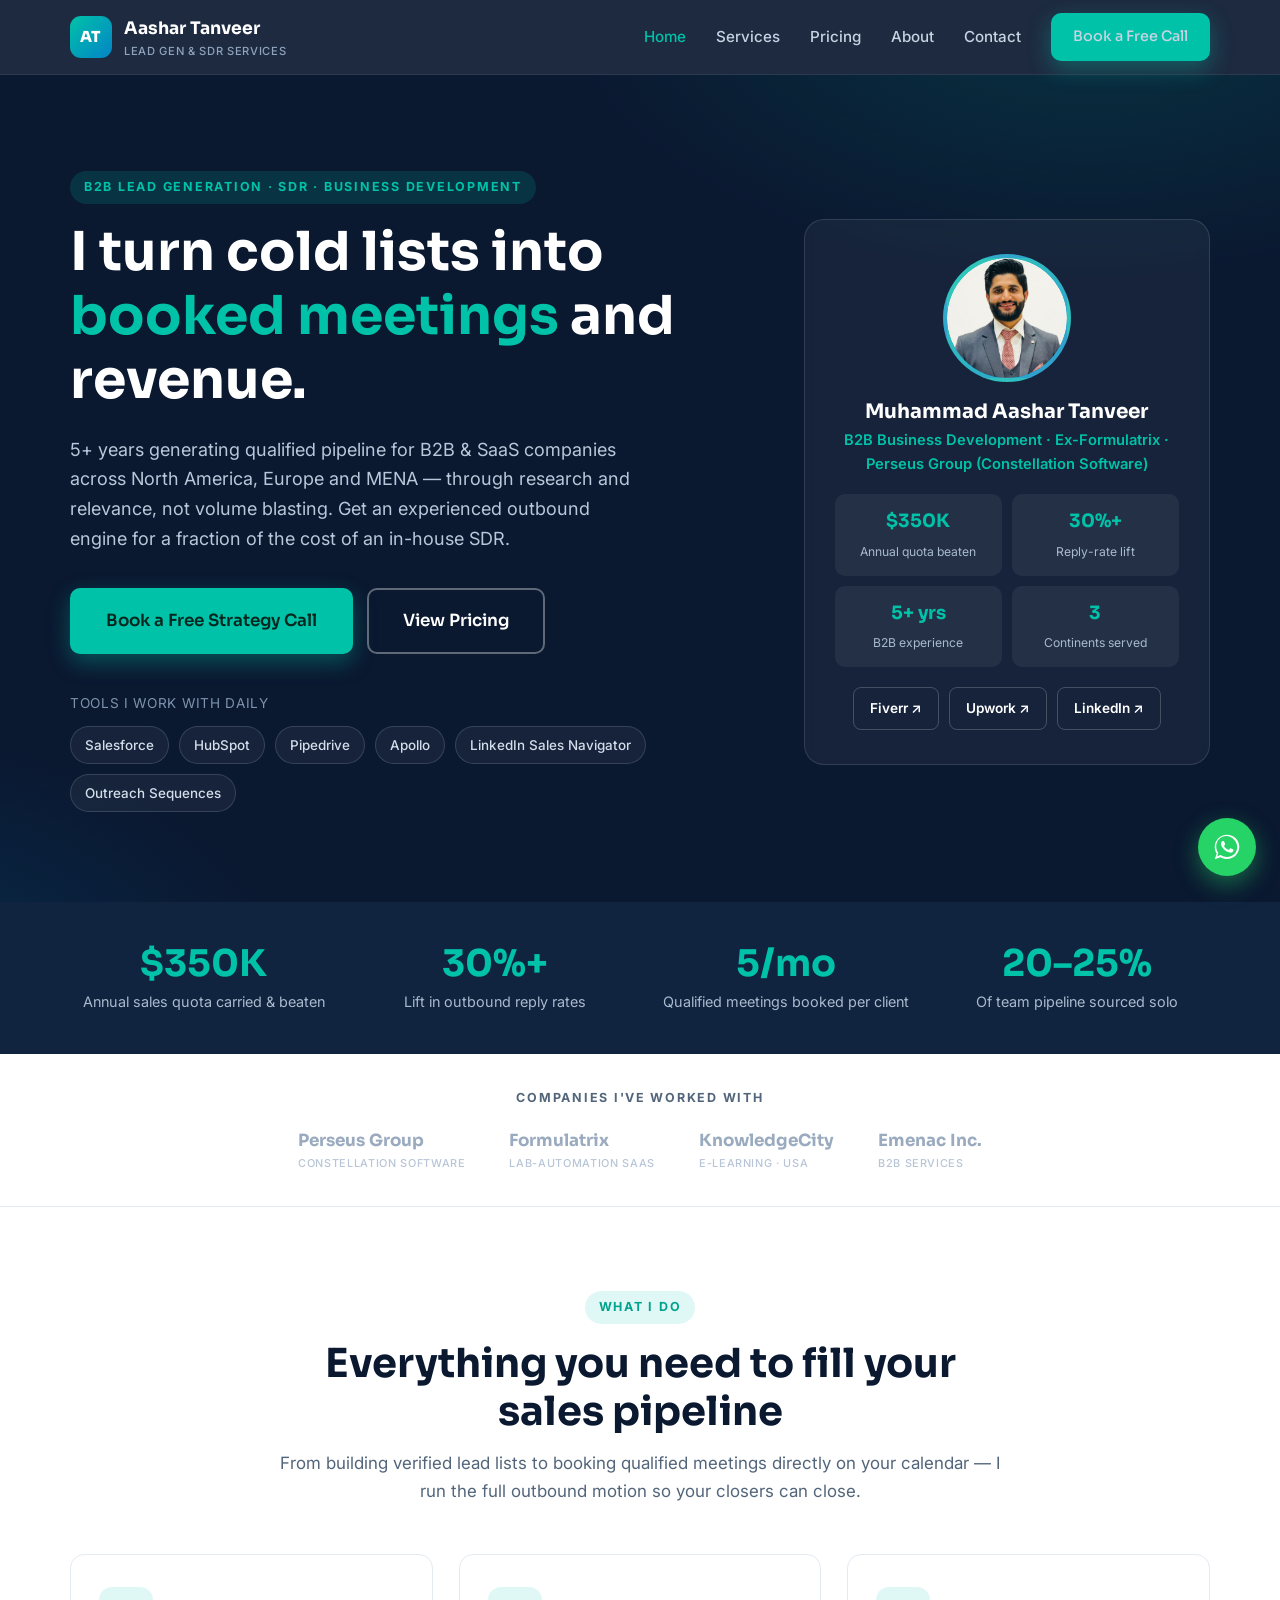
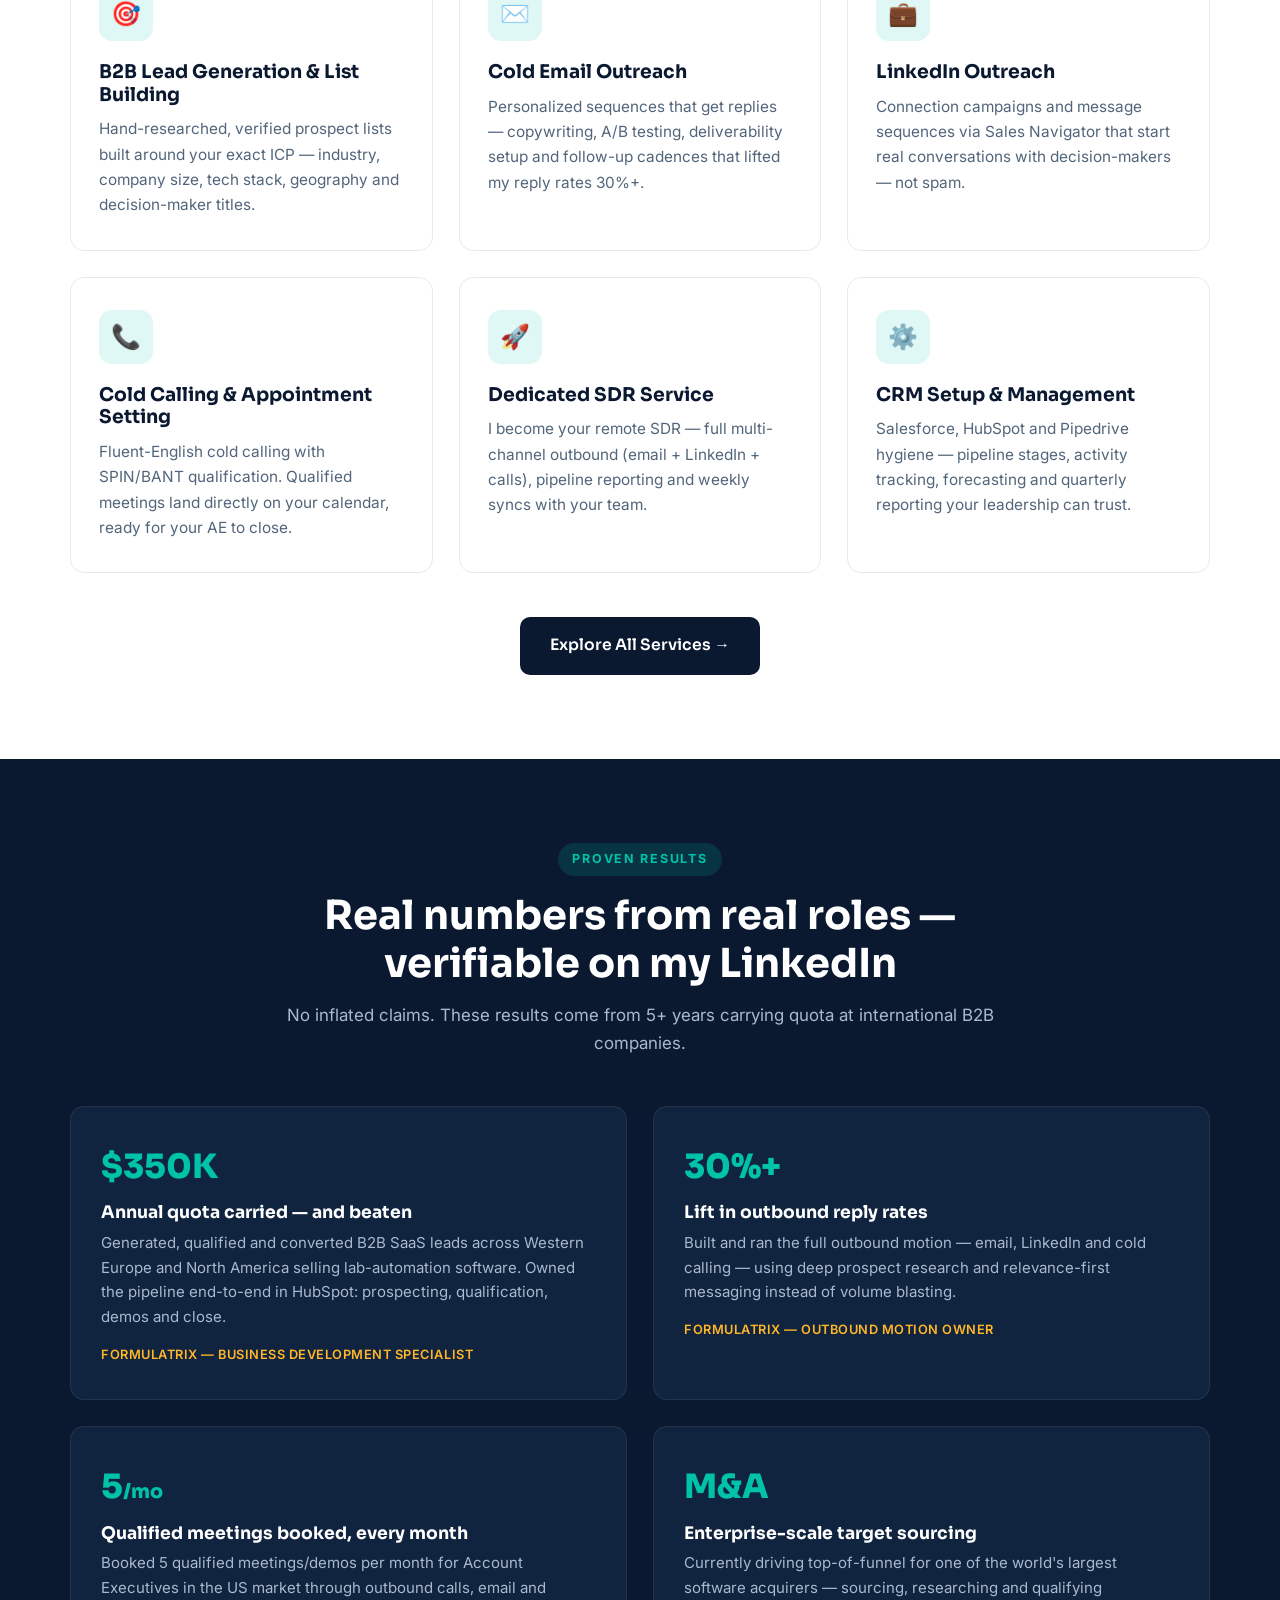
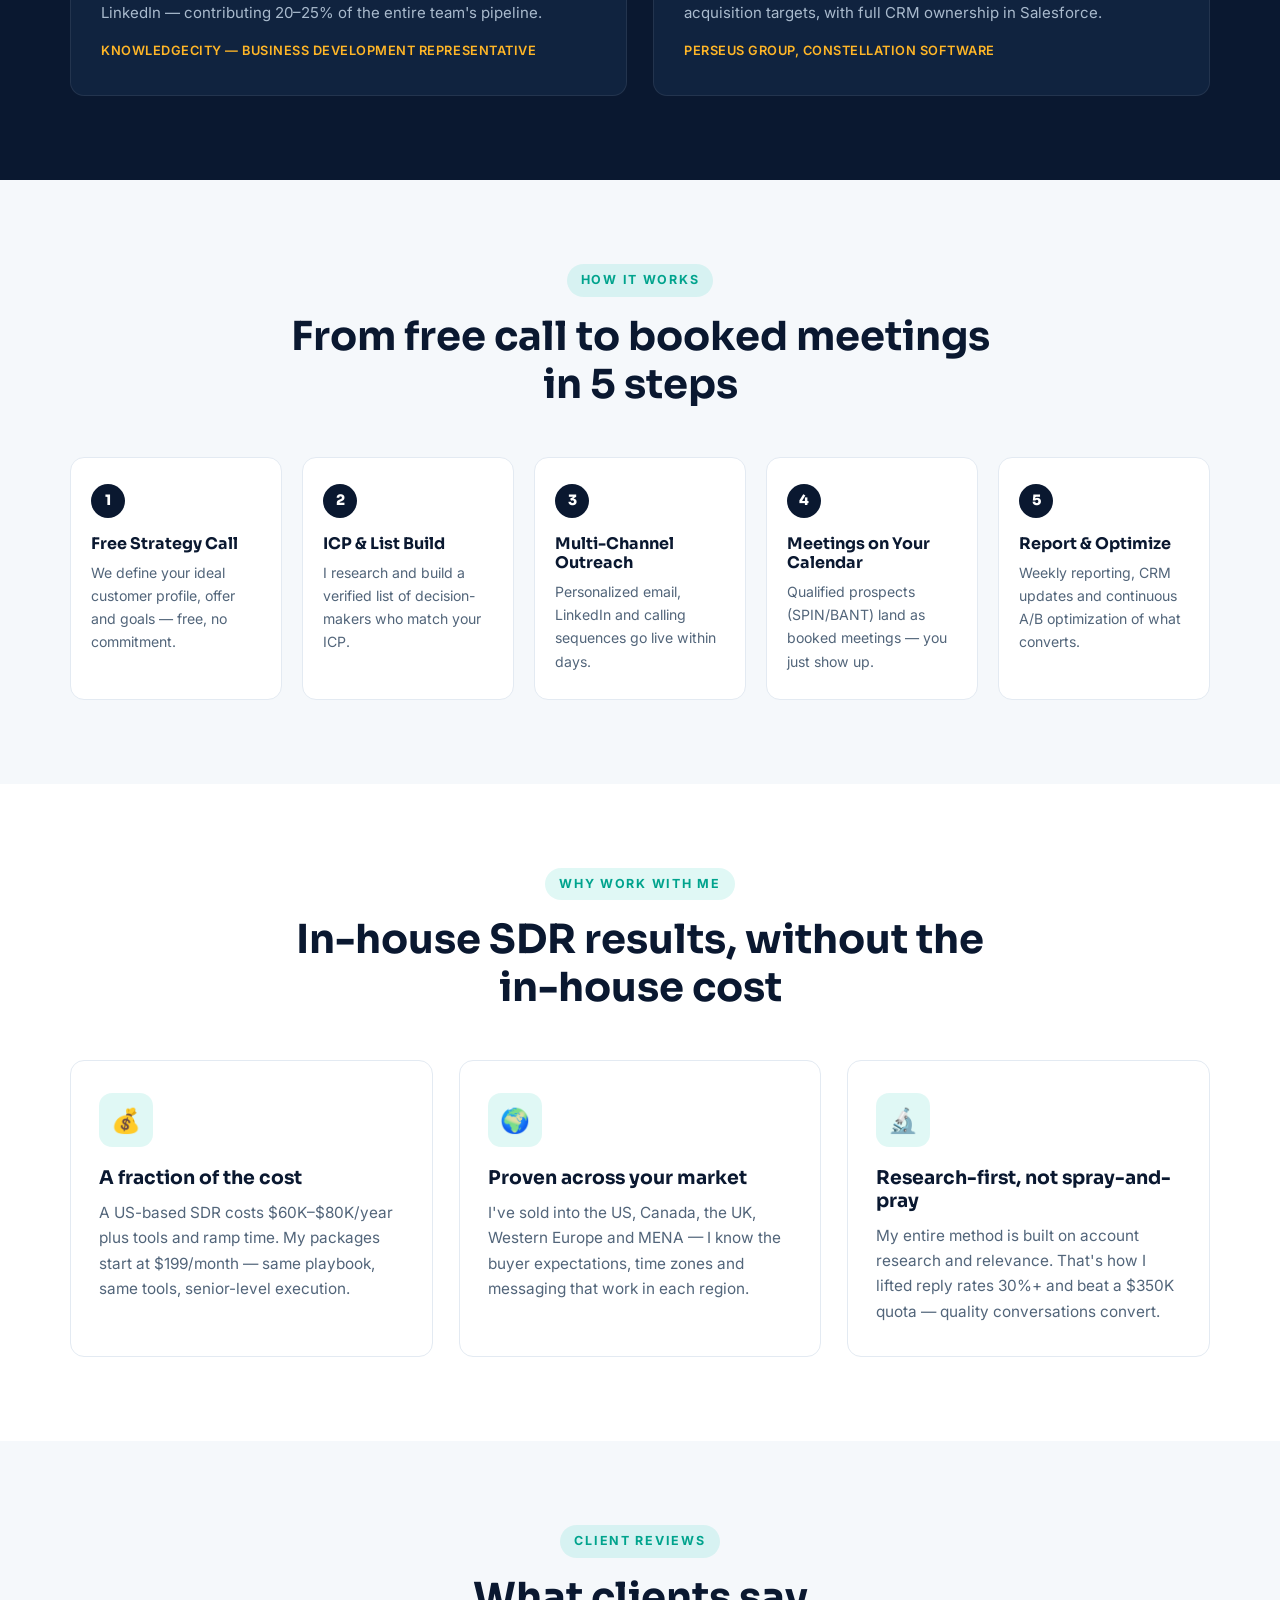
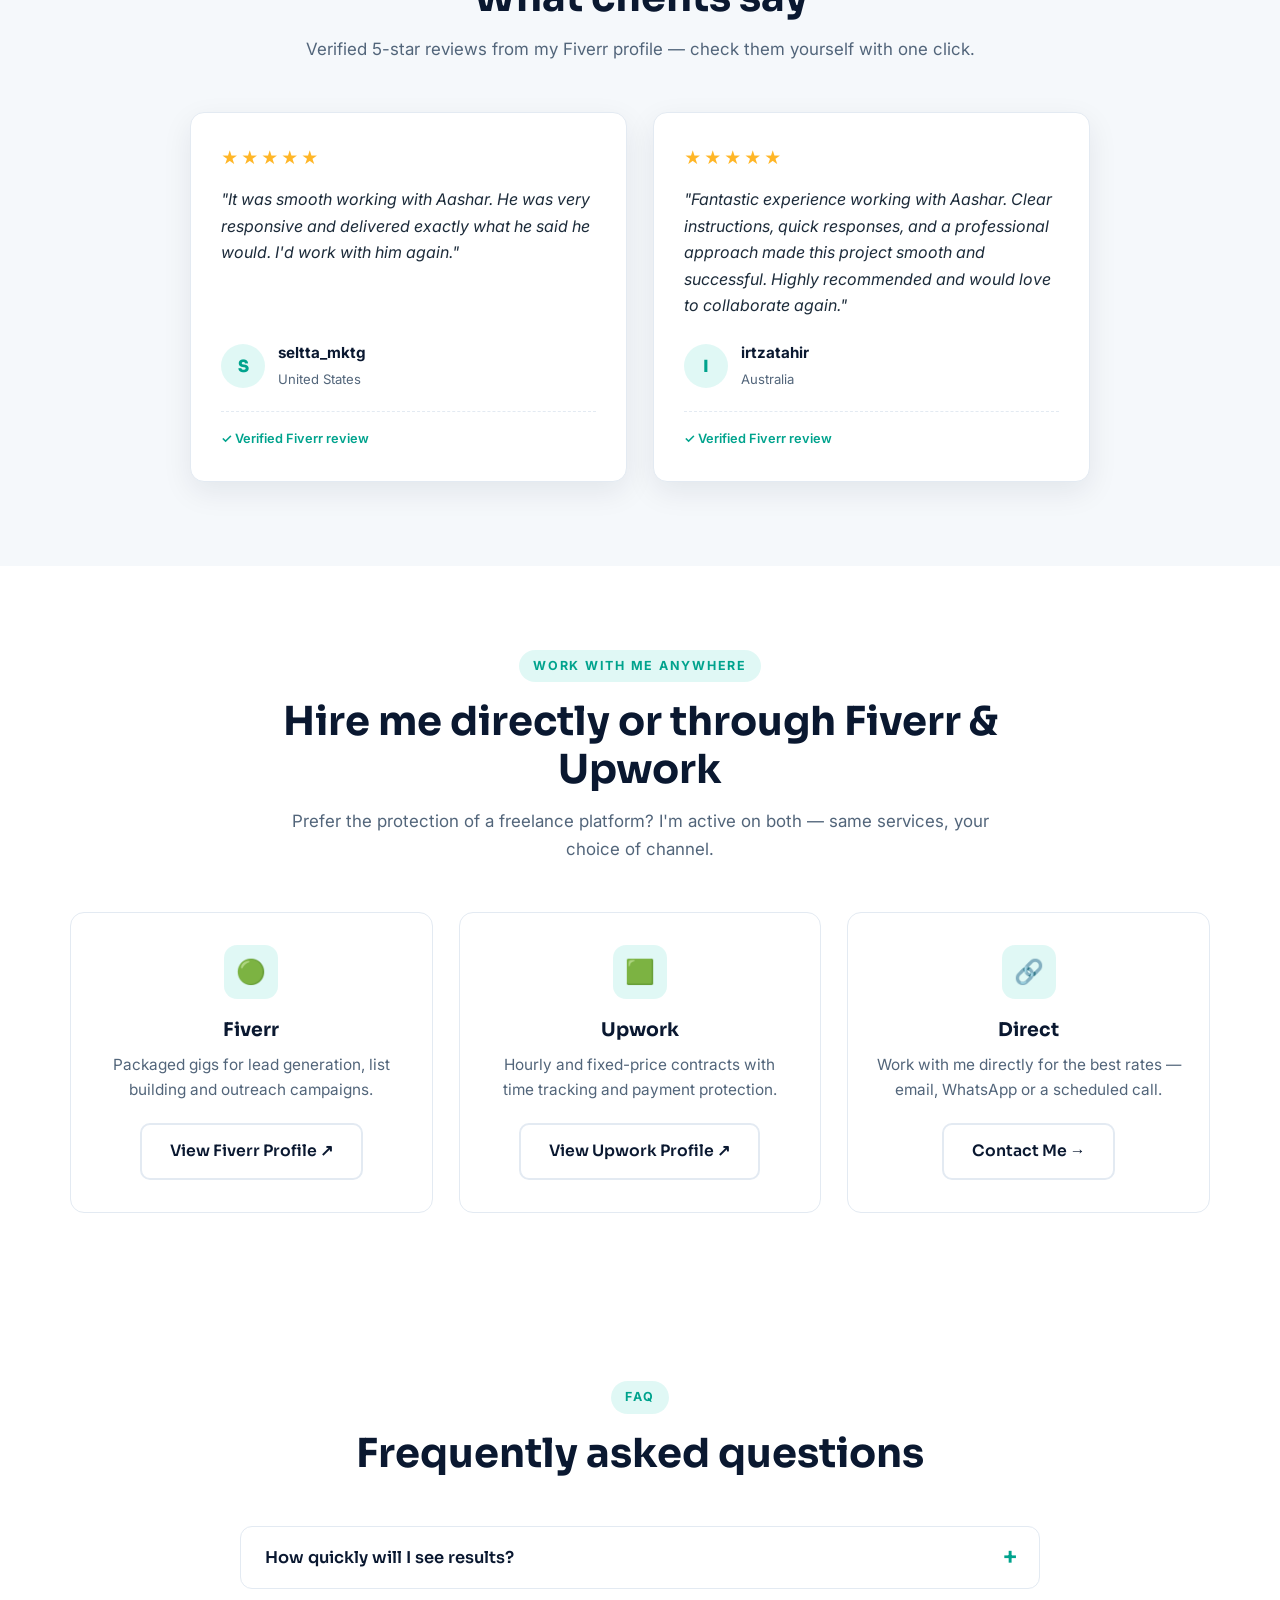
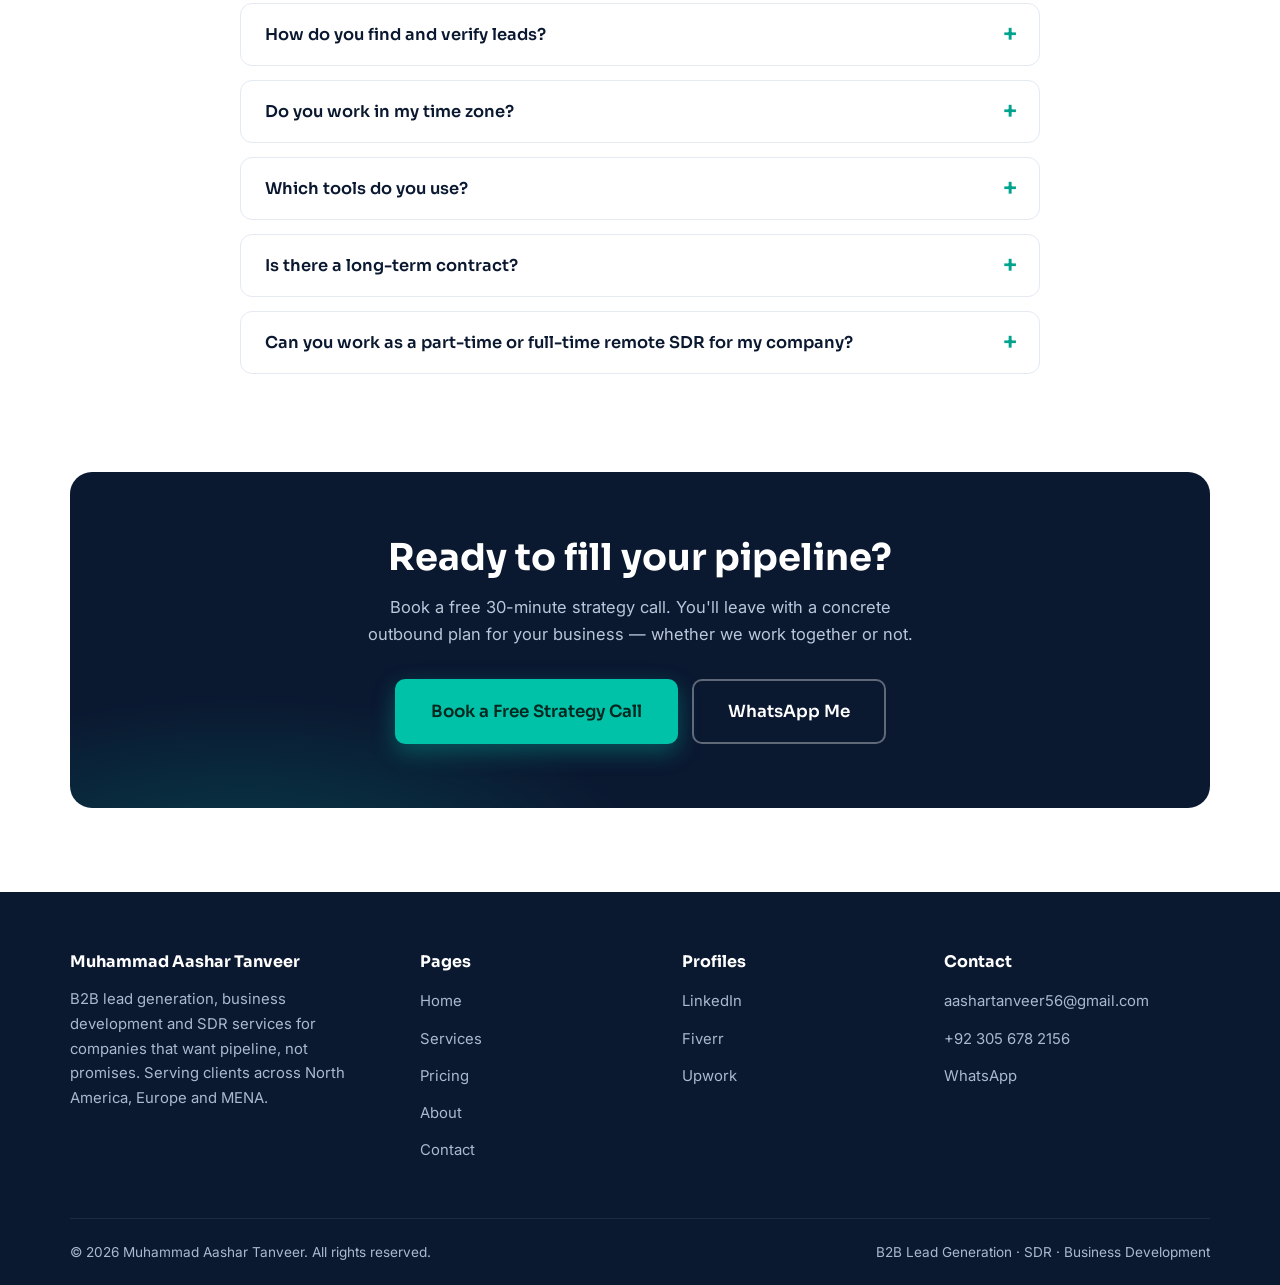
==== index.html @ 31d41ab6 "Add Google Sheets live-price integration (fallback to HTML prices) Co-Authored-By: Claude Fable 5 <n" ====
<!DOCTYPE html>
<html lang="en">
<head>
  <meta charset="UTF-8">
  <meta name="viewport" content="width=device-width, initial-scale=1.0">
  <title>Muhammad Aashar Tanveer — B2B Lead Generation, SDR & Business Development Services</title>
  <meta name="description" content="B2B lead generation, appointment setting and dedicated SDR services. 5+ years generating pipeline across the US, Europe & MENA. $350K quota beaten, 30%+ reply-rate lift. Book a free strategy call.">
  <meta name="keywords" content="B2B lead generation services, SDR services, appointment setting, cold email outreach, LinkedIn outreach, business development freelancer, outbound sales, sales development representative, lead generation expert Pakistan">
  <meta name="author" content="Muhammad Aashar Tanveer">
  <meta name="robots" content="index, follow">
  <meta name="google-site-verification" content="MMNcmyZaL-5xoVhJj15dfKG_x6_2yUx43nKgNV9C7C4">
  <link rel="canonical" href="https://aashartanveer.github.io/">

  <!-- Open Graph -->
  <meta property="og:type" content="website">
  <meta property="og:url" content="https://aashartanveer.github.io/">
  <meta property="og:title" content="Muhammad Aashar Tanveer — B2B Lead Generation & SDR Services">
  <meta property="og:description" content="I turn cold lists into booked meetings and revenue. $350K quota beaten. 30%+ reply-rate lift. Lead gen, cold outreach & dedicated SDR services for B2B companies.">
  <meta property="og:site_name" content="Aashar Tanveer — Lead Generation & SDR Services">
  <meta property="og:image" content="https://aashartanveer.github.io/images/og-thumbnail.png">
  <meta property="og:image:width" content="1200">
  <meta property="og:image:height" content="630">
  <meta property="og:image:alt" content="Muhammad Aashar Tanveer — B2B Lead Generation, SDR & Business Development Services">

  <!-- Twitter -->
  <meta name="twitter:card" content="summary_large_image">
  <meta name="twitter:title" content="Muhammad Aashar Tanveer — B2B Lead Generation & SDR Services">
  <meta name="twitter:description" content="I turn cold lists into booked meetings and revenue. Lead gen, cold outreach & dedicated SDR services for B2B companies.">
  <meta name="twitter:image" content="https://aashartanveer.github.io/images/og-thumbnail.png">

  <link rel="icon" type="image/svg+xml" href="favicon.svg">
  <link rel="preconnect" href="https://fonts.googleapis.com">
  <link rel="preconnect" href="https://fonts.gstatic.com" crossorigin>
  <link href="https://fonts.googleapis.com/css2?family=Sora:wght@600;700;800&family=Inter:wght@400;500;600&display=swap" rel="stylesheet">
  <link rel="stylesheet" href="css/style.css">

  <!-- Structured data for Google -->
  <script type="application/ld+json">
  {
    "@context": "https://schema.org",
    "@type": "Person",
    "name": "Muhammad Aashar Tanveer",
    "url": "https://aashartanveer.github.io/",
    "email": "mailto:aashartanveer56@gmail.com",
    "telephone": "+923056782156",
    "jobTitle": "B2B Lead Generation & Business Development Specialist",
    "address": { "@type": "PostalAddress", "addressLocality": "Lahore", "addressCountry": "PK" },
    "sameAs": [
      "https://www.linkedin.com/in/aashartanveer",
      "https://www.fiverr.com/s/8z1GmG4",
      "https://www.upwork.com/freelancers/~010ec83e0015509658"
    ],
    "knowsAbout": ["B2B Lead Generation", "Sales Development", "Cold Email Outreach", "LinkedIn Outreach", "Appointment Setting", "Salesforce", "HubSpot", "Pipedrive"]
  }
  </script>
  <script type="application/ld+json">
  {
    "@context": "https://schema.org",
    "@type": "ProfessionalService",
    "name": "Aashar Tanveer — B2B Lead Generation & SDR Services",
    "url": "https://aashartanveer.github.io/",
    "email": "aashartanveer56@gmail.com",
    "telephone": "+923056782156",
    "priceRange": "$",
    "areaServed": ["United States", "Canada", "United Kingdom", "Europe", "Middle East", "Australia"],
    "description": "Freelance B2B lead generation, cold outreach, appointment setting and dedicated SDR services for SaaS and B2B companies.",
    "founder": { "@type": "Person", "name": "Muhammad Aashar Tanveer" }
  }
  </script>
</head>
<body>

  <header class="site-header">
    <div class="container nav">
      <a href="index.html" class="brand">
        <span class="brand-mark">AT</span>
        <span>Aashar Tanveer<small>Lead Gen &amp; SDR Services</small></span>
      </a>
      <button class="nav-toggle" aria-label="Toggle menu">☰</button>
      <ul class="nav-links">
        <li><a href="index.html" class="active">Home</a></li>
        <li><a href="services.html">Services</a></li>
        <li><a href="pricing.html">Pricing</a></li>
        <li><a href="about.html">About</a></li>
        <li><a href="contact.html">Contact</a></li>
        <li><a href="contact.html" class="btn btn-primary">Book a Free Call</a></li>
      </ul>
    </div>
  </header>

  <!-- ================= HERO ================= -->
  <section class="hero">
    <div class="container hero-grid">
      <div>
        <span class="eyebrow">B2B Lead Generation · SDR · Business Development</span>
        <h1>I turn cold lists into <span class="hl">booked meetings</span> and revenue.</h1>
        <p class="hero-sub">5+ years generating qualified pipeline for B2B &amp; SaaS companies across North America, Europe and MENA — through research and relevance, not volume blasting. Get an experienced outbound engine for a fraction of the cost of an in-house SDR.</p>
        <div class="hero-ctas">
          <a href="contact.html" class="btn btn-primary btn-lg">Book a Free Strategy Call</a>
          <a href="pricing.html" class="btn btn-outline btn-lg">View Pricing</a>
        </div>
        <p class="hero-trust">Tools I work with daily</p>
        <div class="tool-badges">
          <span>Salesforce</span><span>HubSpot</span><span>Pipedrive</span><span>Apollo</span><span>LinkedIn Sales Navigator</span><span>Outreach Sequences</span>
        </div>
      </div>

      <div class="hero-card">
        <div class="avatar" id="avatar"><img src="images/profile.jpg" alt="Muhammad Aashar Tanveer — B2B Lead Generation and SDR Specialist"></div>
        <h3>Muhammad Aashar Tanveer</h3>
        <p class="role">B2B Business Development · Ex-Formulatrix · Perseus Group (Constellation Software)</p>
        <div class="hero-card-stats">
          <div><strong>$350K</strong><span>Annual quota beaten</span></div>
          <div><strong>30%+</strong><span>Reply-rate lift</span></div>
          <div><strong>5+ yrs</strong><span>B2B experience</span></div>
          <div><strong>3</strong><span>Continents served</span></div>
        </div>
        <div class="profile-links">
          <a href="https://www.fiverr.com/s/8z1GmG4" target="_blank" rel="noopener">Fiverr ↗</a>
          <a href="https://www.upwork.com/freelancers/~010ec83e0015509658" target="_blank" rel="noopener">Upwork ↗</a>
          <a href="https://www.linkedin.com/in/aashartanveer" target="_blank" rel="noopener">LinkedIn ↗</a>
        </div>
      </div>
    </div>
  </section>

  <!-- ================= STATS ================= -->
  <div class="stats-bar">
    <div class="container stats-grid">
      <div class="stat"><h3>$350K</h3><p>Annual sales quota carried &amp; beaten</p></div>
      <div class="stat"><h3>30%+</h3><p>Lift in outbound reply rates</p></div>
      <div class="stat"><h3>5/mo</h3><p>Qualified meetings booked per client</p></div>
      <div class="stat"><h3>20–25%</h3><p>Of team pipeline sourced solo</p></div>
    </div>
  </div>

  <!-- ================= COMPANIES ================= -->
  <div class="logo-strip">
    <div class="container">
      <p class="label">Companies I've worked with</p>
      <div class="logo-row">
        <span>Perseus Group<small>Constellation Software</small></span>
        <span>Formulatrix<small>Lab-Automation SaaS</small></span>
        <span>KnowledgeCity<small>E-Learning · USA</small></span>
        <span>Emenac Inc.<small>B2B Services</small></span>
      </div>
    </div>
  </div>

  <!-- ================= SERVICES ================= -->
  <section>
    <div class="container">
      <div class="section-head center reveal">
        <span class="eyebrow">What I Do</span>
        <h2>Everything you need to fill your sales pipeline</h2>
        <p>From building verified lead lists to booking qualified meetings directly on your calendar — I run the full outbound motion so your closers can close.</p>
      </div>
      <div class="cards-grid">
        <div class="card reveal">
          <div class="card-icon">🎯</div>
          <h3>B2B Lead Generation &amp; List Building</h3>
          <p>Hand-researched, verified prospect lists built around your exact ICP — industry, company size, tech stack, geography and decision-maker titles.</p>
        </div>
        <div class="card reveal">
          <div class="card-icon">✉️</div>
          <h3>Cold Email Outreach</h3>
          <p>Personalized sequences that get replies — copywriting, A/B testing, deliverability setup and follow-up cadences that lifted my reply rates 30%+.</p>
        </div>
        <div class="card reveal">
          <div class="card-icon">💼</div>
          <h3>LinkedIn Outreach</h3>
          <p>Connection campaigns and message sequences via Sales Navigator that start real conversations with decision-makers — not spam.</p>
        </div>
        <div class="card reveal">
          <div class="card-icon">📞</div>
          <h3>Cold Calling &amp; Appointment Setting</h3>
          <p>Fluent-English cold calling with SPIN/BANT qualification. Qualified meetings land directly on your calendar, ready for your AE to close.</p>
        </div>
        <div class="card reveal">
          <div class="card-icon">🚀</div>
          <h3>Dedicated SDR Service</h3>
          <p>I become your remote SDR — full multi-channel outbound (email + LinkedIn + calls), pipeline reporting and weekly syncs with your team.</p>
        </div>
        <div class="card reveal">
          <div class="card-icon">⚙️</div>
          <h3>CRM Setup &amp; Management</h3>
          <p>Salesforce, HubSpot and Pipedrive hygiene — pipeline stages, activity tracking, forecasting and quarterly reporting your leadership can trust.</p>
        </div>
      </div>
      <div style="text-align:center; margin-top:44px;">
        <a href="services.html" class="btn btn-dark">Explore All Services →</a>
      </div>
    </div>
  </section>

  <!-- ================= RESULTS ================= -->
  <section class="section-dark">
    <div class="container">
      <div class="section-head center reveal">
        <span class="eyebrow">Proven Results</span>
        <h2>Real numbers from real roles — verifiable on my LinkedIn</h2>
        <p>No inflated claims. These results come from 5+ years carrying quota at international B2B companies.</p>
      </div>
      <div class="results-grid">
        <div class="result-card reveal">
          <div class="metric">$350K</div>
          <h3>Annual quota carried — and beaten</h3>
          <p>Generated, qualified and converted B2B SaaS leads across Western Europe and North America selling lab-automation software. Owned the pipeline end-to-end in HubSpot: prospecting, qualification, demos and close.</p>
          <span class="where">FORMULATRIX — BUSINESS DEVELOPMENT SPECIALIST</span>
        </div>
        <div class="result-card reveal">
          <div class="metric">30%+</div>
          <h3>Lift in outbound reply rates</h3>
          <p>Built and ran the full outbound motion — email, LinkedIn and cold calling — using deep prospect research and relevance-first messaging instead of volume blasting.</p>
          <span class="where">FORMULATRIX — OUTBOUND MOTION OWNER</span>
        </div>
        <div class="result-card reveal">
          <div class="metric">5<span style="font-size:1.2rem;">/mo</span></div>
          <h3>Qualified meetings booked, every month</h3>
          <p>Booked 5 qualified meetings/demos per month for Account Executives in the US market through outbound calls, email and LinkedIn — contributing 20–25% of the entire team's pipeline.</p>
          <span class="where">KNOWLEDGECITY — BUSINESS DEVELOPMENT REPRESENTATIVE</span>
        </div>
        <div class="result-card reveal">
          <div class="metric">M&amp;A</div>
          <h3>Enterprise-scale target sourcing</h3>
          <p>Currently driving top-of-funnel for one of the world's largest software acquirers — sourcing, researching and qualifying acquisition targets, with full CRM ownership in Salesforce.</p>
          <span class="where">PERSEUS GROUP, CONSTELLATION SOFTWARE</span>
        </div>
      </div>
    </div>
  </section>

  <!-- ================= PROCESS ================= -->
  <section class="bg-soft">
    <div class="container">
      <div class="section-head center reveal">
        <span class="eyebrow">How It Works</span>
        <h2>From free call to booked meetings in 5 steps</h2>
      </div>
      <div class="steps-grid">
        <div class="step reveal"><div class="step-num">1</div><h3>Free Strategy Call</h3><p>We define your ideal customer profile, offer and goals — free, no commitment.</p></div>
        <div class="step reveal"><div class="step-num">2</div><h3>ICP &amp; List Build</h3><p>I research and build a verified list of decision-makers who match your ICP.</p></div>
        <div class="step reveal"><div class="step-num">3</div><h3>Multi-Channel Outreach</h3><p>Personalized email, LinkedIn and calling sequences go live within days.</p></div>
        <div class="step reveal"><div class="step-num">4</div><h3>Meetings on Your Calendar</h3><p>Qualified prospects (SPIN/BANT) land as booked meetings — you just show up.</p></div>
        <div class="step reveal"><div class="step-num">5</div><h3>Report &amp; Optimize</h3><p>Weekly reporting, CRM updates and continuous A/B optimization of what converts.</p></div>
      </div>
    </div>
  </section>

  <!-- ================= WHY ME ================= -->
  <section>
    <div class="container">
      <div class="section-head center reveal">
        <span class="eyebrow">Why Work With Me</span>
        <h2>In-house SDR results, without the in-house cost</h2>
      </div>
      <div class="cards-grid">
        <div class="card reveal">
          <div class="card-icon">💰</div>
          <h3>A fraction of the cost</h3>
          <p>A US-based SDR costs $60K–$80K/year plus tools and ramp time. My packages start at $<span data-price="starter">199</span>/month — same playbook, same tools, senior-level execution.</p>
        </div>
        <div class="card reveal">
          <div class="card-icon">🌍</div>
          <h3>Proven across your market</h3>
          <p>I've sold into the US, Canada, the UK, Western Europe and MENA — I know the buyer expectations, time zones and messaging that work in each region.</p>
        </div>
        <div class="card reveal">
          <div class="card-icon">🔬</div>
          <h3>Research-first, not spray-and-pray</h3>
          <p>My entire method is built on account research and relevance. That's how I lifted reply rates 30%+ and beat a $350K quota — quality conversations convert.</p>
        </div>
      </div>
    </div>
  </section>

  <!-- ================= TESTIMONIALS ================= -->
  <section class="bg-soft">
    <div class="container">
      <div class="section-head center reveal">
        <span class="eyebrow">Client Reviews</span>
        <h2>What clients say</h2>
        <p>Verified 5-star reviews from my Fiverr profile — check them yourself with one click.</p>
      </div>
      <div class="testi-grid">
        <div class="testi-card reveal">
          <div class="stars" aria-label="5 out of 5 stars">★★★★★</div>
          <blockquote>"It was smooth working with Aashar. He was very responsive and delivered exactly what he said he would. I'd work with him again."</blockquote>
          <div class="testi-meta">
            <div class="testi-avatar">S</div>
            <div><strong>seltta_mktg</strong><span>United States</span></div>
          </div>
          <a href="https://www.fiverr.com/s/8z1GmG4" target="_blank" rel="noopener" class="testi-verified">✓ Verified Fiverr review</a>
        </div>
        <div class="testi-card reveal">
          <div class="stars" aria-label="5 out of 5 stars">★★★★★</div>
          <blockquote>"Fantastic experience working with Aashar. Clear instructions, quick responses, and a professional approach made this project smooth and successful. Highly recommended and would love to collaborate again."</blockquote>
          <div class="testi-meta">
            <div class="testi-avatar">I</div>
            <div><strong>irtzatahir</strong><span>Australia</span></div>
          </div>
          <a href="https://www.fiverr.com/s/8z1GmG4" target="_blank" rel="noopener" class="testi-verified">✓ Verified Fiverr review</a>
        </div>
      </div>
    </div>
  </section>

  <!-- ================= PROFILES ================= -->
  <section>
    <div class="container">
      <div class="section-head center reveal">
        <span class="eyebrow">Work With Me Anywhere</span>
        <h2>Hire me directly or through Fiverr &amp; Upwork</h2>
        <p>Prefer the protection of a freelance platform? I'm active on both — same services, your choice of channel.</p>
      </div>
      <div class="cards-grid">
        <div class="card reveal" style="text-align:center;">
          <div class="card-icon" style="margin:0 auto 20px;">🟢</div>
          <h3>Fiverr</h3>
          <p>Packaged gigs for lead generation, list building and outreach campaigns.</p>
          <div style="margin-top:20px;"><a href="https://www.fiverr.com/s/8z1GmG4" target="_blank" rel="noopener" class="btn btn-ghost">View Fiverr Profile ↗</a></div>
        </div>
        <div class="card reveal" style="text-align:center;">
          <div class="card-icon" style="margin:0 auto 20px;">🟩</div>
          <h3>Upwork</h3>
          <p>Hourly and fixed-price contracts with time tracking and payment protection.</p>
          <div style="margin-top:20px;"><a href="https://www.upwork.com/freelancers/~010ec83e0015509658" target="_blank" rel="noopener" class="btn btn-ghost">View Upwork Profile ↗</a></div>
        </div>
        <div class="card reveal" style="text-align:center;">
          <div class="card-icon" style="margin:0 auto 20px;">🔗</div>
          <h3>Direct</h3>
          <p>Work with me directly for the best rates — email, WhatsApp or a scheduled call.</p>
          <div style="margin-top:20px;"><a href="contact.html" class="btn btn-ghost">Contact Me →</a></div>
        </div>
      </div>
    </div>
  </section>

  <!-- ================= FAQ ================= -->
  <section>
    <div class="container">
      <div class="section-head center reveal">
        <span class="eyebrow">FAQ</span>
        <h2>Frequently asked questions</h2>
      </div>
      <div class="faq-list">
        <div class="faq-item reveal">
          <button class="faq-q">How quickly will I see results?</button>
          <div class="faq-a"><p>List building and outreach start within the first week. Most clients see first replies within 1–2 weeks and first booked meetings within 2–4 weeks, depending on your market and offer. Outbound compounds — months 2 and 3 consistently outperform month 1.</p></div>
        </div>
        <div class="faq-item reveal">
          <button class="faq-q">How do you find and verify leads?</button>
          <div class="faq-a"><p>I combine LinkedIn Sales Navigator, Apollo and manual research to build lists matched to your exact ICP — then verify every email before any outreach goes out, protecting your domain reputation and keeping bounce rates low.</p></div>
        </div>
        <div class="faq-item reveal">
          <button class="faq-q">Do you work in my time zone?</button>
          <div class="faq-a"><p>Yes. I've spent 5+ years working with US, Canadian, UK and European teams and structure my day for meaningful overlap with your business hours — including calls and same-day responses.</p></div>
        </div>
        <div class="faq-item reveal">
          <button class="faq-q">Which tools do you use?</button>
          <div class="faq-a"><p>Salesforce, HubSpot and Pipedrive for CRM; Apollo and LinkedIn Sales Navigator for prospecting; plus standard sequencing and enrichment tools. I can work inside your existing stack or recommend an affordable one.</p></div>
        </div>
        <div class="faq-item reveal">
          <button class="faq-q">Is there a long-term contract?</button>
          <div class="faq-a"><p>No. All packages are month-to-month and you can cancel anytime. I keep clients with results, not contracts.</p></div>
        </div>
        <div class="faq-item reveal">
          <button class="faq-q">Can you work as a part-time or full-time remote SDR for my company?</button>
          <div class="faq-a"><p>Absolutely — the Dedicated SDR package is exactly that: I plug into your team, your CRM and your stand-ups as your remote SDR, at a fraction of the cost of a local hire. I'm also open to longer-term SDR/BDR roles.</p></div>
        </div>
      </div>
    </div>
  </section>

  <!-- ================= CTA ================= -->
  <section style="padding-top:0;">
    <div class="container">
      <div class="cta-band reveal">
        <h2>Ready to fill your pipeline?</h2>
        <p>Book a free 30-minute strategy call. You'll leave with a concrete outbound plan for your business — whether we work together or not.</p>
        <div class="hero-ctas">
          <a href="contact.html" class="btn btn-primary btn-lg">Book a Free Strategy Call</a>
          <a href="https://wa.me/923056782156" target="_blank" rel="noopener" class="btn btn-outline btn-lg">WhatsApp Me</a>
        </div>
      </div>
    </div>
  </section>

  <!-- ================= FOOTER ================= -->
  <footer class="site-footer">
    <div class="container footer-grid">
      <div>
        <h4>Muhammad Aashar Tanveer</h4>
        <p>B2B lead generation, business development and SDR services for companies that want pipeline, not promises. Serving clients across North America, Europe and MENA.</p>
      </div>
      <div>
        <h4>Pages</h4>
        <ul>
          <li><a href="index.html">Home</a></li>
          <li><a href="services.html">Services</a></li>
          <li><a href="pricing.html">Pricing</a></li>
          <li><a href="about.html">About</a></li>
          <li><a href="contact.html">Contact</a></li>
        </ul>
      </div>
      <div>
        <h4>Profiles</h4>
        <ul>
          <li><a href="https://www.linkedin.com/in/aashartanveer" target="_blank" rel="noopener">LinkedIn</a></li>
          <li><a href="https://www.fiverr.com/s/8z1GmG4" target="_blank" rel="noopener">Fiverr</a></li>
          <li><a href="https://www.upwork.com/freelancers/~010ec83e0015509658" target="_blank" rel="noopener">Upwork</a></li>
        </ul>
      </div>
      <div>
        <h4>Contact</h4>
        <ul>
          <li><a href="mailto:aashartanveer56@gmail.com">aashartanveer56@gmail.com</a></li>
          <li><a href="tel:+923056782156">+92 305 678 2156</a></li>
          <li><a href="https://wa.me/923056782156" target="_blank" rel="noopener">WhatsApp</a></li>
        </ul>
      </div>
    </div>
    <div class="container footer-bottom">
      <span>© <span id="year"></span> Muhammad Aashar Tanveer. All rights reserved.</span>
      <span>B2B Lead Generation · SDR · Business Development</span>
    </div>
  </footer>

  <a href="https://wa.me/923056782156" class="wa-float" target="_blank" rel="noopener" aria-label="Chat on WhatsApp">
    <svg viewBox="0 0 32 32"><path d="M16 2.9C8.8 2.9 2.9 8.8 2.9 16c0 2.6.8 5 2.1 7.1L2.9 29l6.1-2c2 1.2 4.4 1.9 7 1.9 7.2 0 13.1-5.9 13.1-13.1S23.2 2.9 16 2.9zm0 23.8c-2.3 0-4.5-.7-6.3-1.8l-.5-.3-3.6 1.2 1.2-3.5-.3-.5c-1.3-1.9-2-4.2-2-6.7 0-6 4.9-10.9 10.9-10.9S26.9 10 26.9 16 22 26.7 16 26.7zm6-8.2c-.3-.2-1.9-1-2.2-1.1-.3-.1-.5-.2-.7.2-.2.3-.8 1.1-1 1.3-.2.2-.4.2-.7.1-.3-.2-1.4-.5-2.6-1.6-1-.9-1.6-1.9-1.8-2.3-.2-.3 0-.5.1-.7l.5-.6c.2-.2.2-.3.3-.6.1-.2 0-.4 0-.6-.1-.2-.7-1.8-1-2.4-.3-.6-.5-.5-.7-.5h-.6c-.2 0-.6.1-.9.4-.3.3-1.1 1.1-1.1 2.7s1.2 3.2 1.3 3.4c.2.2 2.3 3.5 5.5 4.9.8.3 1.4.5 1.9.7.8.2 1.5.2 2.1.1.6-.1 1.9-.8 2.2-1.5.3-.8.3-1.4.2-1.5-.1-.2-.3-.3-.6-.4z"/></svg>
  </a>

  <script src="js/main.js"></script>
  <script src="js/prices.js"></script>
</body>
</html>
---- css/style.css ----
/* ============================================================
   Muhammad Aashar Tanveer — B2B Lead Generation & SDR Services
   ============================================================ */

:root {
  --navy: #0a1830;
  --navy-2: #10233f;
  --navy-3: #16304f;
  --teal: #00c2a8;
  --teal-dark: #00a38d;
  --teal-soft: rgba(0, 194, 168, 0.12);
  --amber: #ffb627;
  --ink: #1c2b3a;
  --slate: #52657a;
  --line: #e3eaf2;
  --bg-soft: #f5f8fb;
  --white: #ffffff;
  --radius: 14px;
  --shadow: 0 10px 30px rgba(10, 24, 48, 0.08);
  --shadow-lg: 0 18px 50px rgba(10, 24, 48, 0.14);
  --font-head: "Sora", "Segoe UI", sans-serif;
  --font-body: "Inter", "Segoe UI", sans-serif;
}

* { margin: 0; padding: 0; box-sizing: border-box; }

html { scroll-behavior: smooth; }

body {
  font-family: var(--font-body);
  color: var(--ink);
  background: var(--white);
  line-height: 1.65;
  font-size: 16.5px;
  -webkit-font-smoothing: antialiased;
}

img { max-width: 100%; display: block; }

a { color: var(--teal-dark); text-decoration: none; }
a:hover { text-decoration: none; }

h1, h2, h3, h4 {
  font-family: var(--font-head);
  color: var(--navy);
  line-height: 1.2;
  font-weight: 700;
}

.container { width: min(1140px, 92%); margin: 0 auto; }

section { padding: 84px 0; }

/* ---------- Eyebrow / section headings ---------- */
.eyebrow {
  display: inline-block;
  font-size: 0.78rem;
  font-weight: 700;
  letter-spacing: 0.14em;
  text-transform: uppercase;
  color: var(--teal-dark);
  background: var(--teal-soft);
  padding: 6px 14px;
  border-radius: 100px;
  margin-bottom: 16px;
}

.section-head { max-width: 720px; margin-bottom: 48px; }
.section-head.center { margin-left: auto; margin-right: auto; text-align: center; }
.section-head h2 { font-size: clamp(1.7rem, 3.4vw, 2.5rem); margin-bottom: 14px; }
.section-head p { color: var(--slate); font-size: 1.06rem; }

/* ---------- Buttons ---------- */
.btn {
  display: inline-flex;
  align-items: center;
  gap: 9px;
  font-family: var(--font-head);
  font-weight: 600;
  font-size: 0.98rem;
  padding: 14px 28px;
  border-radius: 10px;
  border: 2px solid transparent;
  cursor: pointer;
  transition: transform 0.18s ease, box-shadow 0.18s ease, background 0.18s ease, color 0.18s ease;
}
.btn:hover { transform: translateY(-2px); }

.btn-primary {
  background: var(--teal);
  color: #04281f;
  box-shadow: 0 8px 22px rgba(0, 194, 168, 0.35);
}
.btn-primary:hover { background: #00d8bb; }

.btn-outline {
  border-color: rgba(255, 255, 255, 0.35);
  color: var(--white);
  background: transparent;
}
.btn-outline:hover { border-color: var(--teal); color: var(--teal); }

.btn-dark {
  background: var(--navy);
  color: var(--white);
}
.btn-dark:hover { background: var(--navy-3); }

.btn-ghost {
  border-color: var(--line);
  color: var(--navy);
  background: var(--white);
}
.btn-ghost:hover { border-color: var(--teal); color: var(--teal-dark); }

.btn-lg { padding: 17px 34px; font-size: 1.05rem; }

/* ---------- Header / nav ---------- */
.site-header {
  position: sticky;
  top: 0;
  z-index: 100;
  background: rgba(10, 24, 48, 0.92);
  backdrop-filter: blur(12px);
  border-bottom: 1px solid rgba(255, 255, 255, 0.07);
}

.nav {
  display: flex;
  align-items: center;
  justify-content: space-between;
  height: 74px;
}

.brand {
  display: flex;
  align-items: center;
  gap: 12px;
  font-family: var(--font-head);
  font-weight: 700;
  font-size: 1.08rem;
  color: var(--white);
}
.brand-mark {
  width: 42px;
  height: 42px;
  border-radius: 11px;
  background: linear-gradient(135deg, var(--teal), #0284c7);
  display: grid;
  place-items: center;
  color: var(--white);
  font-size: 0.95rem;
  font-weight: 800;
  letter-spacing: 0.02em;
  flex-shrink: 0;
}
.brand small {
  display: block;
  font-family: var(--font-body);
  font-weight: 500;
  font-size: 0.7rem;
  color: #8fa3bd;
  letter-spacing: 0.06em;
  text-transform: uppercase;
}

.nav-links {
  display: flex;
  align-items: center;
  gap: 30px;
  list-style: none;
}
.nav-links a {
  color: #c6d3e2;
  font-weight: 500;
  font-size: 0.95rem;
  transition: color 0.15s;
}
.nav-links a:hover, .nav-links a.active { color: var(--teal); }
.nav-links .btn { padding: 10px 20px; font-size: 0.9rem; }

.nav-toggle {
  display: none;
  background: none;
  border: none;
  color: var(--white);
  font-size: 1.7rem;
  cursor: pointer;
  line-height: 1;
}

/* ---------- Hero ---------- */
.hero {
  background:
    radial-gradient(900px 480px at 85% -10%, rgba(0, 194, 168, 0.16), transparent 60%),
    radial-gradient(700px 420px at -10% 110%, rgba(2, 132, 199, 0.18), transparent 60%),
    var(--navy);
  color: var(--white);
  padding: 96px 0 90px;
  overflow: hidden;
}

.hero-grid {
  display: grid;
  grid-template-columns: 1.25fr 0.75fr;
  gap: 56px;
  align-items: center;
}

.hero .eyebrow { background: rgba(0, 194, 168, 0.16); color: var(--teal); }

.hero h1 {
  color: var(--white);
  font-size: clamp(2.1rem, 4.6vw, 3.35rem);
  margin-bottom: 22px;
}
.hero h1 .hl { color: var(--teal); }

.hero-sub {
  color: #b9c7d9;
  font-size: 1.13rem;
  max-width: 560px;
  margin-bottom: 34px;
}

.hero-ctas { display: flex; flex-wrap: wrap; gap: 14px; margin-bottom: 38px; }

.hero-trust { color: #7e93ad; font-size: 0.85rem; letter-spacing: 0.05em; text-transform: uppercase; margin-bottom: 12px; }
.tool-badges { display: flex; flex-wrap: wrap; gap: 10px; }
.tool-badges span {
  border: 1px solid rgba(255, 255, 255, 0.14);
  background: rgba(255, 255, 255, 0.05);
  color: #d3deeb;
  font-size: 0.84rem;
  font-weight: 500;
  padding: 7px 14px;
  border-radius: 100px;
}

/* hero profile card */
.hero-card {
  background: rgba(255, 255, 255, 0.05);
  border: 1px solid rgba(255, 255, 255, 0.12);
  border-radius: 20px;
  padding: 34px 30px;
  text-align: center;
  backdrop-filter: blur(6px);
}
.avatar {
  width: 128px;
  height: 128px;
  border-radius: 50%;
  margin: 0 auto 18px;
  background: linear-gradient(135deg, var(--teal), #0284c7);
  display: grid;
  place-items: center;
  font-family: var(--font-head);
  font-size: 2.4rem;
  font-weight: 800;
  color: var(--white);
  border: 4px solid rgba(255, 255, 255, 0.18);
  overflow: hidden;
}
.avatar img { width: 100%; height: 100%; object-fit: cover; border-radius: 50%; }
.hero-card h3 { color: var(--white); font-size: 1.25rem; margin-bottom: 4px; }
.hero-card .role { color: var(--teal); font-size: 0.92rem; font-weight: 600; margin-bottom: 18px; }
.hero-card-stats {
  display: grid;
  grid-template-columns: 1fr 1fr;
  gap: 10px;
  margin-bottom: 20px;
}
.hero-card-stats div {
  background: rgba(255, 255, 255, 0.06);
  border-radius: 10px;
  padding: 12px 8px;
}
.hero-card-stats strong { display: block; font-family: var(--font-head); font-size: 1.15rem; color: var(--teal); }
.hero-card-stats span { font-size: 0.76rem; color: #a9bacd; }
.hero-card .profile-links { display: flex; gap: 10px; justify-content: center; flex-wrap: wrap; }
.hero-card .profile-links a {
  font-size: 0.85rem;
  font-weight: 600;
  padding: 9px 16px;
  border-radius: 8px;
  border: 1px solid rgba(255, 255, 255, 0.2);
  color: var(--white);
  transition: border-color 0.15s, color 0.15s;
}
.hero-card .profile-links a:hover { border-color: var(--teal); color: var(--teal); }

/* ---------- Stats bar ---------- */
.stats-bar { background: var(--navy-2); padding: 40px 0; }
.stats-grid {
  display: grid;
  grid-template-columns: repeat(4, 1fr);
  gap: 24px;
  text-align: center;
}
.stat h3 { color: var(--teal); font-size: clamp(1.6rem, 3vw, 2.3rem); margin-bottom: 4px; }
.stat p { color: #a9bacd; font-size: 0.9rem; }

/* ---------- Cards ---------- */
.cards-grid {
  display: grid;
  grid-template-columns: repeat(3, 1fr);
  gap: 26px;
}
.cards-grid.two-col { grid-template-columns: 1fr 1fr; }

.card {
  background: var(--white);
  border: 1px solid var(--line);
  border-radius: var(--radius);
  padding: 32px 28px;
  transition: transform 0.2s ease, box-shadow 0.2s ease, border-color 0.2s ease;
}
.card:hover {
  transform: translateY(-5px);
  box-shadow: var(--shadow-lg);
  border-color: rgba(0, 194, 168, 0.4);
}
.card-icon {
  width: 54px;
  height: 54px;
  border-radius: 13px;
  background: var(--teal-soft);
  display: grid;
  place-items: center;
  font-size: 1.5rem;
  margin-bottom: 20px;
}
.card h3 { font-size: 1.18rem; margin-bottom: 10px; }
.card p { color: var(--slate); font-size: 0.96rem; }
.card ul { margin: 14px 0 0; padding-left: 0; list-style: none; }
.card ul li {
  color: var(--slate);
  font-size: 0.93rem;
  padding: 5px 0 5px 26px;
  position: relative;
}
.card ul li::before {
  content: "✓";
  position: absolute;
  left: 0;
  color: var(--teal-dark);
  font-weight: 700;
}

.bg-soft { background: var(--bg-soft); }

/* ---------- Process steps ---------- */
.steps-grid {
  display: grid;
  grid-template-columns: repeat(5, 1fr);
  gap: 20px;
}
.step {
  background: var(--white);
  border: 1px solid var(--line);
  border-radius: var(--radius);
  padding: 26px 20px;
  position: relative;
}
.step-num {
  font-family: var(--font-head);
  font-weight: 800;
  font-size: 0.9rem;
  color: var(--white);
  background: var(--navy);
  width: 34px;
  height: 34px;
  border-radius: 50%;
  display: grid;
  place-items: center;
  margin-bottom: 16px;
}
.step h3 { font-size: 1rem; margin-bottom: 8px; }
.step p { color: var(--slate); font-size: 0.88rem; }

/* ---------- Results / proof ---------- */
.results-grid {
  display: grid;
  grid-template-columns: repeat(2, 1fr);
  gap: 26px;
}
.result-card {
  background: var(--navy-2);
  border: 1px solid rgba(255, 255, 255, 0.08);
  border-radius: var(--radius);
  padding: 32px 30px;
}
.result-card .metric {
  font-family: var(--font-head);
  font-size: 2.1rem;
  font-weight: 800;
  color: var(--teal);
  margin-bottom: 8px;
}
.result-card h3 { color: var(--white); font-size: 1.08rem; margin-bottom: 8px; }
.result-card p { color: #a9bacd; font-size: 0.94rem; }
.result-card .where { display: inline-block; margin-top: 14px; font-size: 0.8rem; font-weight: 600; color: var(--amber); letter-spacing: 0.04em; }

.section-dark { background: var(--navy); }
.section-dark .section-head h2 { color: var(--white); }
.section-dark .section-head p { color: #a9bacd; }
.section-dark .eyebrow { background: rgba(0, 194, 168, 0.16); color: var(--teal); }

/* ---------- Companies strip ---------- */
.logo-strip { padding: 34px 0; background: var(--white); border-bottom: 1px solid var(--line); }
.logo-strip .label {
  text-align: center;
  font-size: 0.78rem;
  font-weight: 700;
  letter-spacing: 0.14em;
  text-transform: uppercase;
  color: var(--slate);
  margin-bottom: 18px;
}
.logo-row { display: flex; flex-wrap: wrap; justify-content: center; align-items: center; gap: 18px 44px; }
.logo-row span {
  font-family: var(--font-head);
  font-weight: 700;
  font-size: 1.05rem;
  color: #9aabc0;
  white-space: nowrap;
}
.logo-row span small { display: block; font-family: var(--font-body); font-weight: 500; font-size: 0.68rem; letter-spacing: 0.06em; text-transform: uppercase; color: #b8c5d6; }

/* ---------- Testimonials ---------- */
.testi-grid { display: grid; grid-template-columns: 1fr 1fr; gap: 26px; max-width: 900px; margin: 0 auto; }
.testi-card {
  background: var(--white);
  border: 1px solid var(--line);
  border-radius: var(--radius);
  padding: 32px 30px;
  display: flex;
  flex-direction: column;
  box-shadow: var(--shadow);
}
.stars { color: var(--amber); font-size: 1.05rem; letter-spacing: 3px; margin-bottom: 14px; }
.testi-card blockquote { color: var(--ink); font-size: 1rem; font-style: italic; margin-bottom: 22px; flex-grow: 1; }
.testi-meta { display: flex; align-items: center; gap: 13px; }
.testi-avatar {
  width: 44px; height: 44px; border-radius: 50%; flex-shrink: 0;
  background: var(--teal-soft); color: var(--teal-dark);
  display: grid; place-items: center;
  font-family: var(--font-head); font-weight: 800; font-size: 1.05rem;
}
.testi-meta strong { display: block; font-size: 0.95rem; color: var(--navy); }
.testi-meta span { font-size: 0.82rem; color: var(--slate); }
.testi-verified {
  display: inline-flex; align-items: center; gap: 6px;
  margin-top: 18px; padding-top: 16px; border-top: 1px dashed var(--line);
  font-size: 0.8rem; font-weight: 600; color: var(--teal-dark);
}

/* ---------- Timeline (about) ---------- */
.timeline { position: relative; max-width: 800px; margin: 0 auto; padding-left: 34px; }
.timeline::before {
  content: "";
  position: absolute;
  left: 9px;
  top: 6px;
  bottom: 6px;
  width: 2px;
  background: var(--line);
}
.tl-item { position: relative; padding-bottom: 42px; }
.tl-item:last-child { padding-bottom: 0; }
.tl-item::before {
  content: "";
  position: absolute;
  left: -31px;
  top: 7px;
  width: 14px;
  height: 14px;
  border-radius: 50%;
  background: var(--teal);
  border: 3px solid var(--white);
  box-shadow: 0 0 0 2px var(--teal);
}
.tl-date { font-size: 0.82rem; font-weight: 700; color: var(--teal-dark); letter-spacing: 0.06em; text-transform: uppercase; }
.tl-item h3 { font-size: 1.22rem; margin: 6px 0 2px; }
.tl-item .tl-co { color: var(--slate); font-weight: 600; font-size: 0.95rem; margin-bottom: 10px; }
.tl-item ul { padding-left: 20px; color: var(--slate); font-size: 0.95rem; }
.tl-item ul li { margin-bottom: 6px; }

/* ---------- Pricing ---------- */
.pricing-grid {
  display: grid;
  grid-template-columns: repeat(3, 1fr);
  gap: 26px;
  align-items: stretch;
}
.price-card {
  background: var(--white);
  border: 1px solid var(--line);
  border-radius: 18px;
  padding: 38px 32px;
  display: flex;
  flex-direction: column;
  position: relative;
  transition: transform 0.2s ease, box-shadow 0.2s ease;
}
.price-card:hover { transform: translateY(-5px); box-shadow: var(--shadow-lg); }
.price-card.featured {
  background: var(--navy);
  border-color: var(--navy);
  box-shadow: var(--shadow-lg);
}
.price-card.featured h3, .price-card.featured .price { color: var(--white); }
.price-card.featured .price-desc, .price-card.featured li { color: #b9c7d9; }
.badge-popular {
  position: absolute;
  top: -14px;
  left: 50%;
  transform: translateX(-50%);
  background: var(--amber);
  color: #4a3200;
  font-size: 0.75rem;
  font-weight: 800;
  letter-spacing: 0.08em;
  text-transform: uppercase;
  padding: 6px 16px;
  border-radius: 100px;
  white-space: nowrap;
}
.price-card h3 { font-size: 1.2rem; margin-bottom: 6px; }
.price-card .price { font-family: var(--font-head); font-size: 2.6rem; font-weight: 800; color: var(--navy); }
.price-card .price span { font-size: 1rem; font-weight: 500; color: var(--slate); }
.price-card .price-desc { color: var(--slate); font-size: 0.92rem; margin: 10px 0 24px; }
.price-card ul { list-style: none; margin-bottom: 30px; flex-grow: 1; }
.price-card ul li {
  padding: 8px 0 8px 28px;
  position: relative;
  font-size: 0.94rem;
  color: var(--slate);
  border-bottom: 1px dashed var(--line);
}
.price-card.featured ul li { border-bottom-color: rgba(255, 255, 255, 0.1); }
.price-card ul li::before {
  content: "✓";
  position: absolute;
  left: 0;
  color: var(--teal);
  font-weight: 700;
}
.price-note { text-align: center; color: var(--slate); font-size: 0.95rem; margin-top: 34px; }

/* ---------- FAQ ---------- */
.faq-list { max-width: 800px; margin: 0 auto; }
.faq-item {
  border: 1px solid var(--line);
  border-radius: 12px;
  margin-bottom: 14px;
  background: var(--white);
  overflow: hidden;
}
.faq-q {
  width: 100%;
  text-align: left;
  background: none;
  border: none;
  font-family: var(--font-head);
  font-size: 1.02rem;
  font-weight: 600;
  color: var(--navy);
  padding: 20px 54px 20px 24px;
  cursor: pointer;
  position: relative;
}
.faq-q::after {
  content: "+";
  position: absolute;
  right: 22px;
  top: 50%;
  transform: translateY(-50%);
  font-size: 1.5rem;
  color: var(--teal-dark);
  transition: transform 0.2s;
}
.faq-item.open .faq-q::after { transform: translateY(-50%) rotate(45deg); }
.faq-a { max-height: 0; overflow: hidden; transition: max-height 0.3s ease; }
.faq-a p { padding: 0 24px 20px; color: var(--slate); font-size: 0.97rem; }

/* ---------- CTA band ---------- */
.cta-band {
  background:
    radial-gradient(700px 300px at 15% 120%, rgba(0, 194, 168, 0.22), transparent 60%),
    var(--navy);
  border-radius: 22px;
  padding: 64px 48px;
  text-align: center;
  color: var(--white);
}
.cta-band h2 { color: var(--white); font-size: clamp(1.6rem, 3vw, 2.3rem); margin-bottom: 14px; }
.cta-band p { color: #b9c7d9; max-width: 560px; margin: 0 auto 30px; }
.cta-band .hero-ctas { justify-content: center; margin-bottom: 0; }

/* ---------- Contact ---------- */
.contact-grid {
  display: grid;
  grid-template-columns: 0.9fr 1.1fr;
  gap: 48px;
  align-items: start;
}
.contact-info-card {
  background: var(--navy);
  border-radius: 18px;
  padding: 40px 34px;
  color: var(--white);
}
.contact-info-card h3 { color: var(--white); font-size: 1.35rem; margin-bottom: 10px; }
.contact-info-card > p { color: #b9c7d9; font-size: 0.97rem; margin-bottom: 28px; }
.contact-line {
  display: flex;
  align-items: flex-start;
  gap: 14px;
  padding: 13px 0;
  border-bottom: 1px solid rgba(255, 255, 255, 0.08);
}
.contact-line:last-of-type { border-bottom: none; }
.contact-line .ico {
  width: 42px;
  height: 42px;
  flex-shrink: 0;
  border-radius: 10px;
  background: rgba(0, 194, 168, 0.14);
  display: grid;
  place-items: center;
  font-size: 1.15rem;
}
.contact-line strong { display: block; font-size: 0.8rem; color: #8fa3bd; text-transform: uppercase; letter-spacing: 0.06em; }
.contact-line a, .contact-line span.val { color: var(--white); font-weight: 500; font-size: 0.98rem; word-break: break-all; }
.contact-line a:hover { color: var(--teal); }

.contact-form {
  background: var(--white);
  border: 1px solid var(--line);
  border-radius: 18px;
  padding: 40px 34px;
  box-shadow: var(--shadow);
}
.form-row { display: grid; grid-template-columns: 1fr 1fr; gap: 18px; }
.form-group { margin-bottom: 18px; }
.form-group label { display: block; font-weight: 600; font-size: 0.9rem; margin-bottom: 7px; color: var(--navy); }
.form-group input, .form-group select, .form-group textarea {
  width: 100%;
  padding: 13px 15px;
  border: 1.5px solid var(--line);
  border-radius: 10px;
  font-family: var(--font-body);
  font-size: 0.97rem;
  color: var(--ink);
  background: var(--bg-soft);
  transition: border-color 0.15s;
}
.form-group input:focus, .form-group select:focus, .form-group textarea:focus {
  outline: none;
  border-color: var(--teal);
  background: var(--white);
}
.form-group textarea { resize: vertical; min-height: 130px; }

/* ---------- Footer ---------- */
.site-footer { background: var(--navy); color: #a9bacd; padding: 60px 0 0; }
.footer-grid {
  display: grid;
  grid-template-columns: 1.4fr 1fr 1fr 1.2fr;
  gap: 40px;
  padding-bottom: 44px;
}
.footer-grid h4 { color: var(--white); font-size: 1rem; margin-bottom: 16px; }
.footer-grid p { font-size: 0.93rem; }
.footer-grid ul { list-style: none; }
.footer-grid ul li { margin-bottom: 10px; }
.footer-grid a { color: #a9bacd; font-size: 0.93rem; transition: color 0.15s; }
.footer-grid a:hover { color: var(--teal); }
.footer-bottom {
  border-top: 1px solid rgba(255, 255, 255, 0.08);
  padding: 22px 0;
  font-size: 0.85rem;
  display: flex;
  justify-content: space-between;
  flex-wrap: wrap;
  gap: 10px;
}

/* ---------- WhatsApp float ---------- */
.wa-float {
  position: fixed;
  bottom: 24px;
  right: 24px;
  z-index: 90;
  width: 58px;
  height: 58px;
  border-radius: 50%;
  background: #25d366;
  display: grid;
  place-items: center;
  box-shadow: 0 8px 24px rgba(37, 211, 102, 0.45);
  transition: transform 0.18s;
}
.wa-float:hover { transform: scale(1.08); }
.wa-float svg { width: 30px; height: 30px; fill: #fff; }

/* ---------- Reveal animation ---------- */
.reveal { opacity: 0; transform: translateY(24px); transition: opacity 0.6s ease, transform 0.6s ease; }
.reveal.visible { opacity: 1; transform: none; }

/* ---------- Page hero (inner pages) ---------- */
.page-hero {
  background:
    radial-gradient(700px 380px at 80% -20%, rgba(0, 194, 168, 0.14), transparent 60%),
    var(--navy);
  color: var(--white);
  padding: 72px 0 64px;
  text-align: center;
}
.page-hero h1 { color: var(--white); font-size: clamp(1.9rem, 4vw, 2.8rem); margin-bottom: 14px; }
.page-hero p { color: #b9c7d9; max-width: 640px; margin: 0 auto; font-size: 1.08rem; }

/* ---------- Responsive ---------- */
@media (max-width: 960px) {
  .brand { white-space: nowrap; }
  .nav-toggle { display: block; }
  .nav-links {
    position: absolute;
    top: 74px;
    left: 0;
    right: 0;
    flex-direction: column;
    align-items: flex-start;
    gap: 0;
    background: var(--navy);
    border-bottom: 1px solid rgba(255, 255, 255, 0.08);
    padding: 10px 4%;
    display: none;
  }
  .nav-links.open { display: flex; }
  .nav-links li { width: 100%; }
  .nav-links a { display: block; padding: 13px 4px; font-size: 1rem; }
  .nav-links .btn { margin: 10px 0 14px; justify-content: center; width: 100%; }
  .hero-grid { grid-template-columns: 1fr; gap: 44px; }
  .hero-card { max-width: 420px; margin: 0 auto; }
  .cards-grid, .pricing-grid { grid-template-columns: 1fr 1fr; }
  .steps-grid { grid-template-columns: repeat(2, 1fr); }
  .testi-grid { grid-template-columns: 1fr; }
  .results-grid { grid-template-columns: 1fr; }
  .contact-grid { grid-template-columns: 1fr; }
  .footer-grid { grid-template-columns: 1fr 1fr; }
}

@media (max-width: 720px) {
  section { padding: 60px 0; }
  .cards-grid, .cards-grid.two-col, .pricing-grid, .steps-grid { grid-template-columns: 1fr; }
  .stats-grid { grid-template-columns: 1fr 1fr; }
  .form-row { grid-template-columns: 1fr; }
  .cta-band { padding: 48px 24px; }
  .footer-grid { grid-template-columns: 1fr; }
}
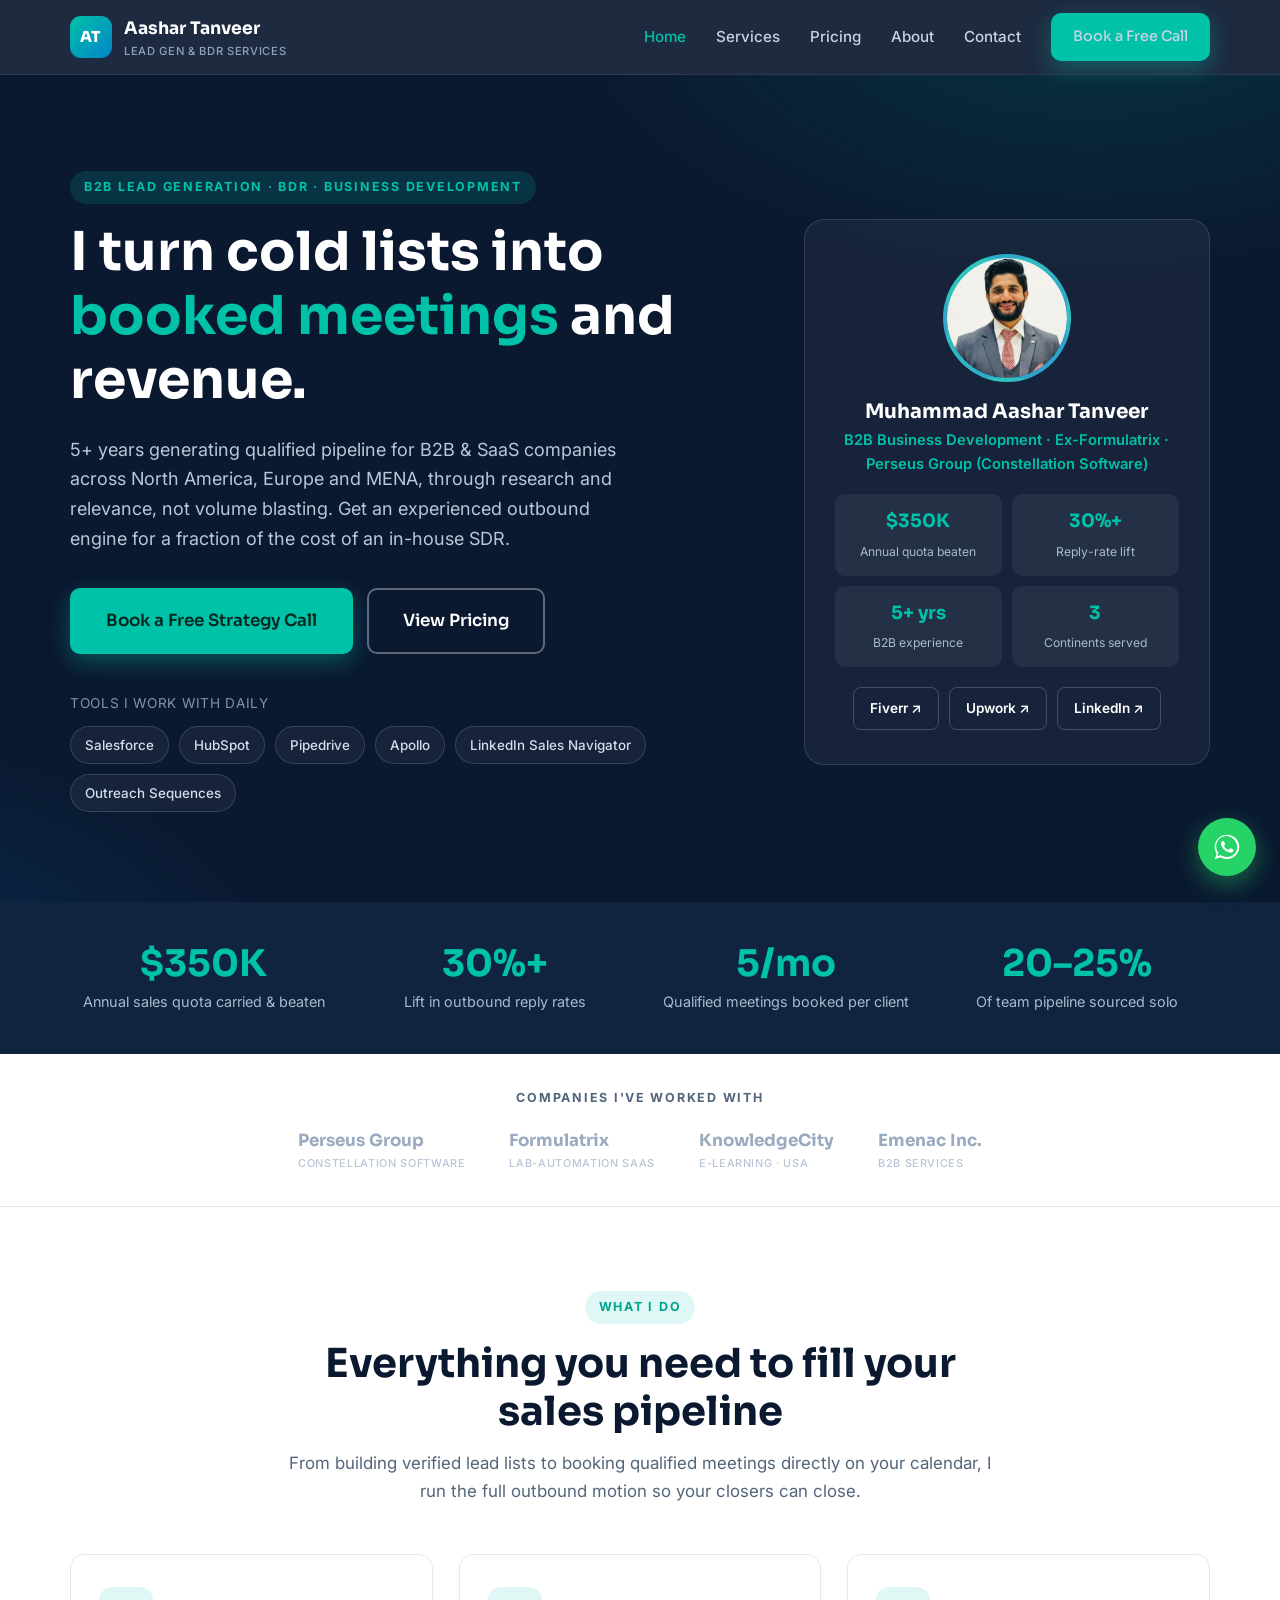
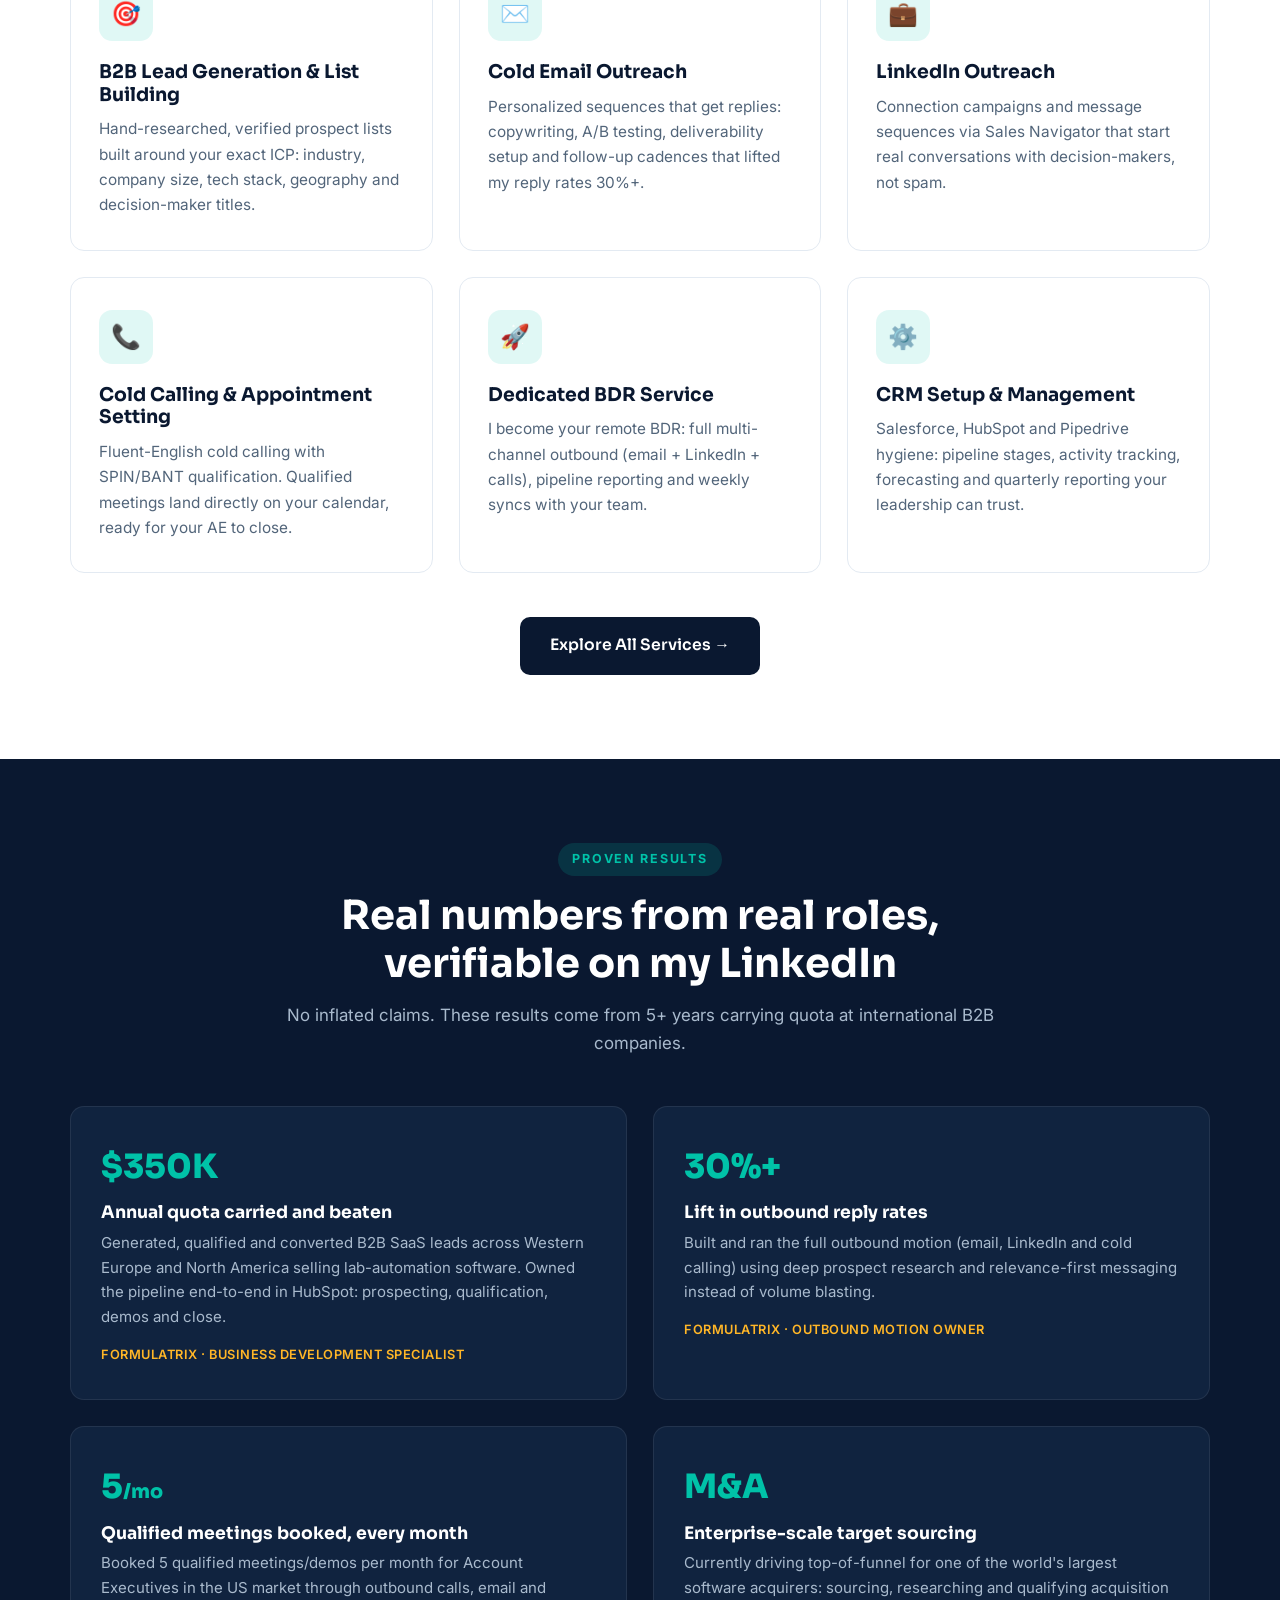
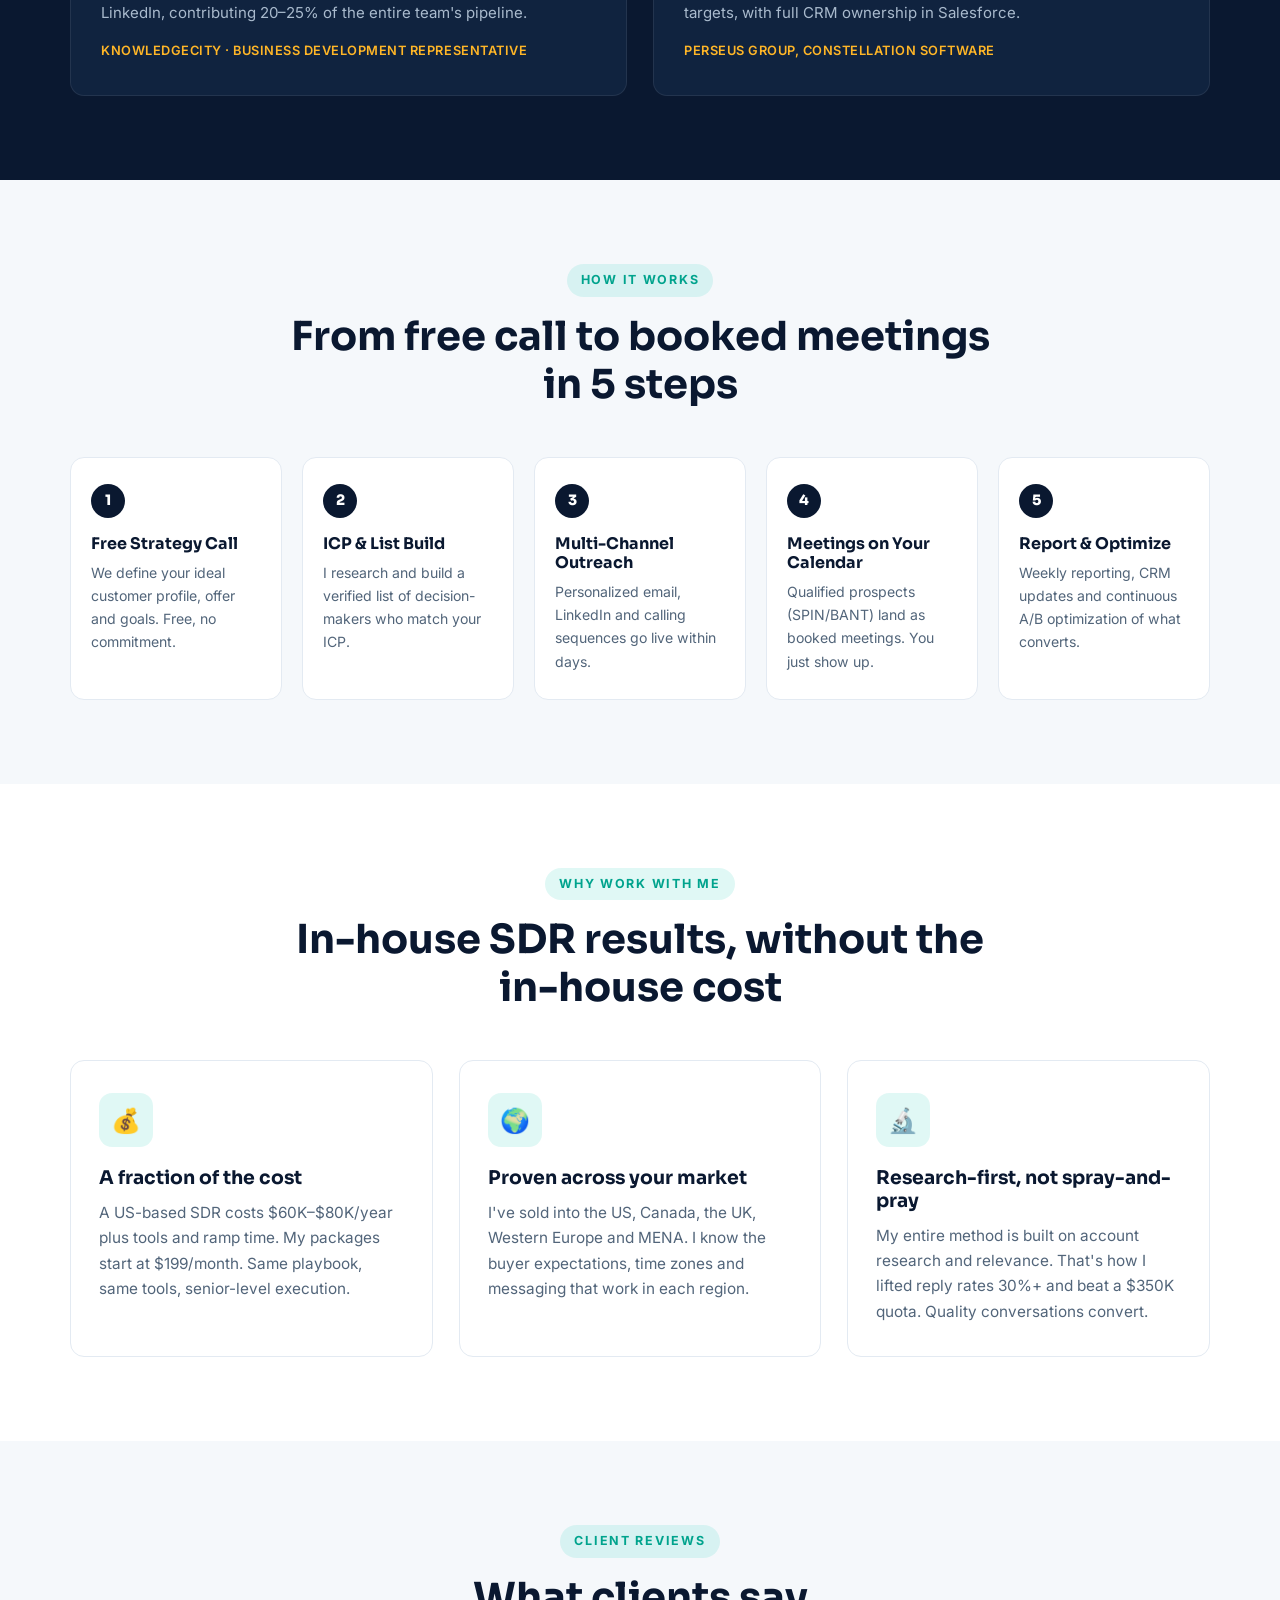
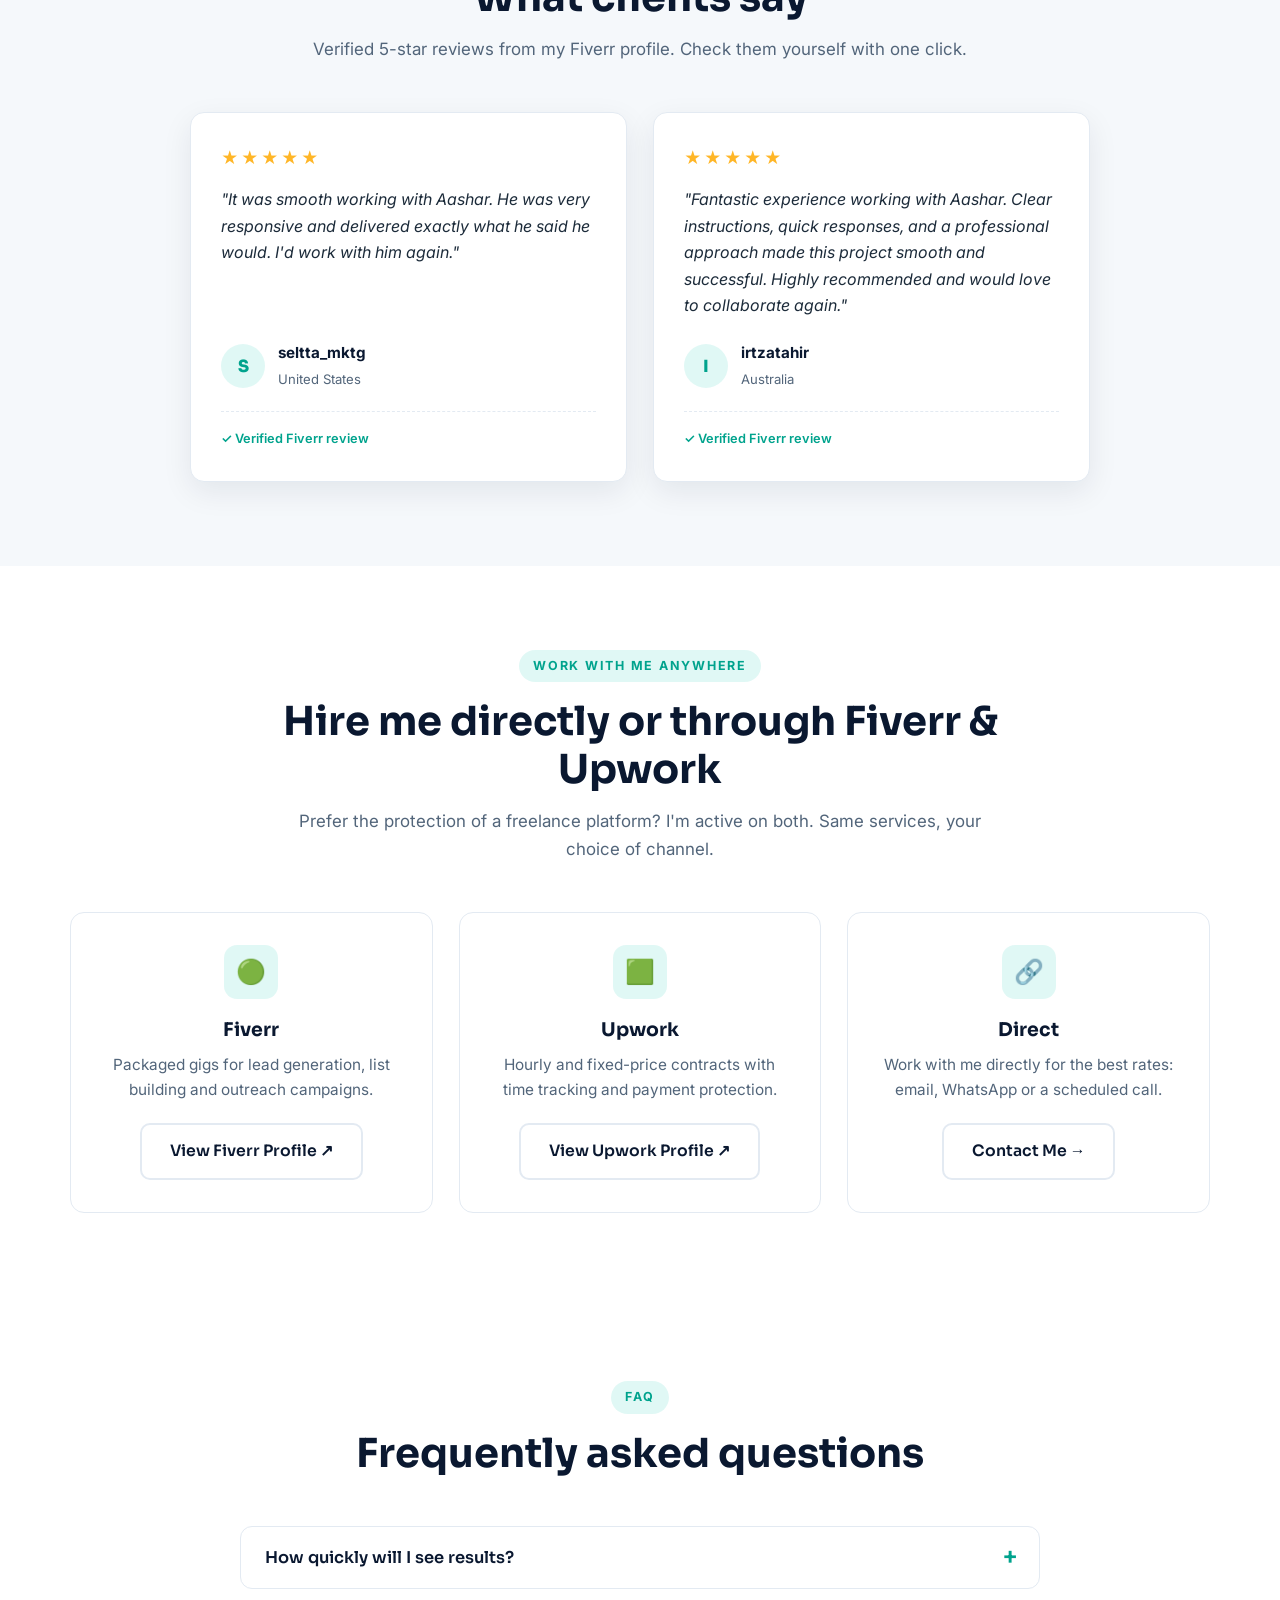
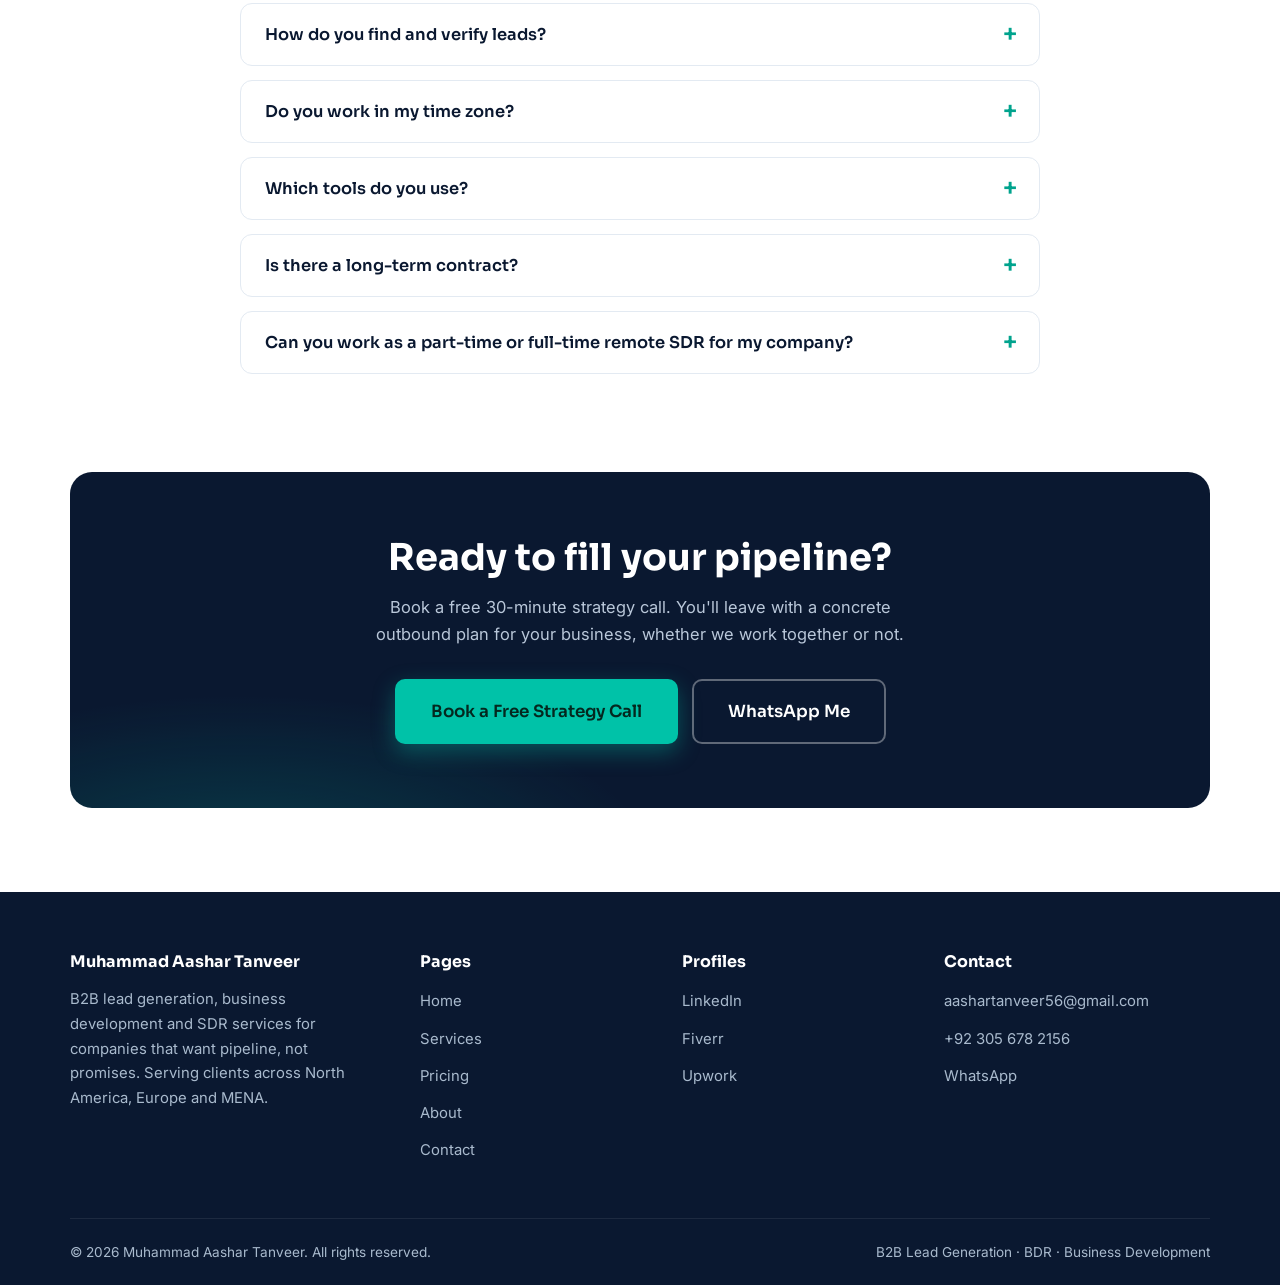
==== commit 0abb001c: "Rebrand SDR to BDR in tagline and packages; remove em-dashes site-wide Co-Authored-By: Claude Fable " ====
--- a/index.html
+++ b/index.html
@@ -3,7 +3,7 @@
 <head>
   <meta charset="UTF-8">
   <meta name="viewport" content="width=device-width, initial-scale=1.0">
-  <title>Muhammad Aashar Tanveer — B2B Lead Generation, SDR & Business Development Services</title>
+  <title>Muhammad Aashar Tanveer | B2B Lead Generation, SDR & Business Development Services</title>
   <meta name="description" content="B2B lead generation, appointment setting and dedicated SDR services. 5+ years generating pipeline across the US, Europe & MENA. $350K quota beaten, 30%+ reply-rate lift. Book a free strategy call.">
   <meta name="keywords" content="B2B lead generation services, SDR services, appointment setting, cold email outreach, LinkedIn outreach, business development freelancer, outbound sales, sales development representative, lead generation expert Pakistan">
   <meta name="author" content="Muhammad Aashar Tanveer">
@@ -14,17 +14,17 @@
   <!-- Open Graph -->
   <meta property="og:type" content="website">
   <meta property="og:url" content="https://aashartanveer.github.io/">
-  <meta property="og:title" content="Muhammad Aashar Tanveer — B2B Lead Generation & SDR Services">
-  <meta property="og:description" content="I turn cold lists into booked meetings and revenue. $350K quota beaten. 30%+ reply-rate lift. Lead gen, cold outreach & dedicated SDR services for B2B companies.">
-  <meta property="og:site_name" content="Aashar Tanveer — Lead Generation & SDR Services">
+  <meta property="og:title" content="Muhammad Aashar Tanveer | B2B Lead Generation & BDR Services">
+  <meta property="og:description" content="I turn cold lists into booked meetings and revenue. $350K quota beaten. 30%+ reply-rate lift. Lead gen, cold outreach & dedicated BDR services for B2B companies.">
+  <meta property="og:site_name" content="Aashar Tanveer | Lead Generation & BDR Services">
   <meta property="og:image" content="https://aashartanveer.github.io/images/og-thumbnail.png">
   <meta property="og:image:width" content="1200">
   <meta property="og:image:height" content="630">
-  <meta property="og:image:alt" content="Muhammad Aashar Tanveer — B2B Lead Generation, SDR & Business Development Services">
+  <meta property="og:image:alt" content="Muhammad Aashar Tanveer | B2B Lead Generation, BDR & Business Development Services">
 
   <!-- Twitter -->
   <meta name="twitter:card" content="summary_large_image">
-  <meta name="twitter:title" content="Muhammad Aashar Tanveer — B2B Lead Generation & SDR Services">
+  <meta name="twitter:title" content="Muhammad Aashar Tanveer | B2B Lead Generation & BDR Services">
   <meta name="twitter:description" content="I turn cold lists into booked meetings and revenue. Lead gen, cold outreach & dedicated SDR services for B2B companies.">
   <meta name="twitter:image" content="https://aashartanveer.github.io/images/og-thumbnail.png">
 
@@ -57,7 +57,7 @@
   {
     "@context": "https://schema.org",
     "@type": "ProfessionalService",
-    "name": "Aashar Tanveer — B2B Lead Generation & SDR Services",
+    "name": "Aashar Tanveer | B2B Lead Generation & BDR Services",
     "url": "https://aashartanveer.github.io/",
     "email": "aashartanveer56@gmail.com",
     "telephone": "+923056782156",
@@ -74,7 +74,7 @@
     <div class="container nav">
       <a href="index.html" class="brand">
         <span class="brand-mark">AT</span>
-        <span>Aashar Tanveer<small>Lead Gen &amp; SDR Services</small></span>
+        <span>Aashar Tanveer<small>Lead Gen &amp; BDR Services</small></span>
       </a>
       <button class="nav-toggle" aria-label="Toggle menu">☰</button>
       <ul class="nav-links">
@@ -92,9 +92,9 @@
   <section class="hero">
     <div class="container hero-grid">
       <div>
-        <span class="eyebrow">B2B Lead Generation · SDR · Business Development</span>
+        <span class="eyebrow">B2B Lead Generation · BDR · Business Development</span>
         <h1>I turn cold lists into <span class="hl">booked meetings</span> and revenue.</h1>
-        <p class="hero-sub">5+ years generating qualified pipeline for B2B &amp; SaaS companies across North America, Europe and MENA — through research and relevance, not volume blasting. Get an experienced outbound engine for a fraction of the cost of an in-house SDR.</p>
+        <p class="hero-sub">5+ years generating qualified pipeline for B2B &amp; SaaS companies across North America, Europe and MENA, through research and relevance, not volume blasting. Get an experienced outbound engine for a fraction of the cost of an in-house SDR.</p>
         <div class="hero-ctas">
           <a href="contact.html" class="btn btn-primary btn-lg">Book a Free Strategy Call</a>
           <a href="pricing.html" class="btn btn-outline btn-lg">View Pricing</a>
@@ -106,7 +106,7 @@
       </div>
 
       <div class="hero-card">
-        <div class="avatar" id="avatar"><img src="images/profile.jpg" alt="Muhammad Aashar Tanveer — B2B Lead Generation and SDR Specialist"></div>
+        <div class="avatar" id="avatar"><img src="images/profile.jpg" alt="Muhammad Aashar Tanveer, B2B Lead Generation and BDR Specialist"></div>
         <h3>Muhammad Aashar Tanveer</h3>
         <p class="role">B2B Business Development · Ex-Formulatrix · Perseus Group (Constellation Software)</p>
         <div class="hero-card-stats">
@@ -153,23 +153,23 @@
       <div class="section-head center reveal">
         <span class="eyebrow">What I Do</span>
         <h2>Everything you need to fill your sales pipeline</h2>
-        <p>From building verified lead lists to booking qualified meetings directly on your calendar — I run the full outbound motion so your closers can close.</p>
+        <p>From building verified lead lists to booking qualified meetings directly on your calendar, I run the full outbound motion so your closers can close.</p>
       </div>
       <div class="cards-grid">
         <div class="card reveal">
           <div class="card-icon">🎯</div>
           <h3>B2B Lead Generation &amp; List Building</h3>
-          <p>Hand-researched, verified prospect lists built around your exact ICP — industry, company size, tech stack, geography and decision-maker titles.</p>
+          <p>Hand-researched, verified prospect lists built around your exact ICP: industry, company size, tech stack, geography and decision-maker titles.</p>
         </div>
         <div class="card reveal">
           <div class="card-icon">✉️</div>
           <h3>Cold Email Outreach</h3>
-          <p>Personalized sequences that get replies — copywriting, A/B testing, deliverability setup and follow-up cadences that lifted my reply rates 30%+.</p>
+          <p>Personalized sequences that get replies: copywriting, A/B testing, deliverability setup and follow-up cadences that lifted my reply rates 30%+.</p>
         </div>
         <div class="card reveal">
           <div class="card-icon">💼</div>
           <h3>LinkedIn Outreach</h3>
-          <p>Connection campaigns and message sequences via Sales Navigator that start real conversations with decision-makers — not spam.</p>
+          <p>Connection campaigns and message sequences via Sales Navigator that start real conversations with decision-makers, not spam.</p>
         </div>
         <div class="card reveal">
           <div class="card-icon">📞</div>
@@ -178,13 +178,13 @@
         </div>
         <div class="card reveal">
           <div class="card-icon">🚀</div>
-          <h3>Dedicated SDR Service</h3>
-          <p>I become your remote SDR — full multi-channel outbound (email + LinkedIn + calls), pipeline reporting and weekly syncs with your team.</p>
+          <h3>Dedicated BDR Service</h3>
+          <p>I become your remote BDR: full multi-channel outbound (email + LinkedIn + calls), pipeline reporting and weekly syncs with your team.</p>
         </div>
         <div class="card reveal">
           <div class="card-icon">⚙️</div>
           <h3>CRM Setup &amp; Management</h3>
-          <p>Salesforce, HubSpot and Pipedrive hygiene — pipeline stages, activity tracking, forecasting and quarterly reporting your leadership can trust.</p>
+          <p>Salesforce, HubSpot and Pipedrive hygiene: pipeline stages, activity tracking, forecasting and quarterly reporting your leadership can trust.</p>
         </div>
       </div>
       <div style="text-align:center; margin-top:44px;">
@@ -198,32 +198,32 @@
     <div class="container">
       <div class="section-head center reveal">
         <span class="eyebrow">Proven Results</span>
-        <h2>Real numbers from real roles — verifiable on my LinkedIn</h2>
+        <h2>Real numbers from real roles, verifiable on my LinkedIn</h2>
         <p>No inflated claims. These results come from 5+ years carrying quota at international B2B companies.</p>
       </div>
       <div class="results-grid">
         <div class="result-card reveal">
           <div class="metric">$350K</div>
-          <h3>Annual quota carried — and beaten</h3>
+          <h3>Annual quota carried and beaten</h3>
           <p>Generated, qualified and converted B2B SaaS leads across Western Europe and North America selling lab-automation software. Owned the pipeline end-to-end in HubSpot: prospecting, qualification, demos and close.</p>
-          <span class="where">FORMULATRIX — BUSINESS DEVELOPMENT SPECIALIST</span>
+          <span class="where">FORMULATRIX · BUSINESS DEVELOPMENT SPECIALIST</span>
         </div>
         <div class="result-card reveal">
           <div class="metric">30%+</div>
           <h3>Lift in outbound reply rates</h3>
-          <p>Built and ran the full outbound motion — email, LinkedIn and cold calling — using deep prospect research and relevance-first messaging instead of volume blasting.</p>
-          <span class="where">FORMULATRIX — OUTBOUND MOTION OWNER</span>
+          <p>Built and ran the full outbound motion (email, LinkedIn and cold calling) using deep prospect research and relevance-first messaging instead of volume blasting.</p>
+          <span class="where">FORMULATRIX · OUTBOUND MOTION OWNER</span>
         </div>
         <div class="result-card reveal">
           <div class="metric">5<span style="font-size:1.2rem;">/mo</span></div>
           <h3>Qualified meetings booked, every month</h3>
-          <p>Booked 5 qualified meetings/demos per month for Account Executives in the US market through outbound calls, email and LinkedIn — contributing 20–25% of the entire team's pipeline.</p>
-          <span class="where">KNOWLEDGECITY — BUSINESS DEVELOPMENT REPRESENTATIVE</span>
+          <p>Booked 5 qualified meetings/demos per month for Account Executives in the US market through outbound calls, email and LinkedIn, contributing 20–25% of the entire team's pipeline.</p>
+          <span class="where">KNOWLEDGECITY · BUSINESS DEVELOPMENT REPRESENTATIVE</span>
         </div>
         <div class="result-card reveal">
           <div class="metric">M&amp;A</div>
           <h3>Enterprise-scale target sourcing</h3>
-          <p>Currently driving top-of-funnel for one of the world's largest software acquirers — sourcing, researching and qualifying acquisition targets, with full CRM ownership in Salesforce.</p>
+          <p>Currently driving top-of-funnel for one of the world's largest software acquirers: sourcing, researching and qualifying acquisition targets, with full CRM ownership in Salesforce.</p>
           <span class="where">PERSEUS GROUP, CONSTELLATION SOFTWARE</span>
         </div>
       </div>
@@ -238,10 +238,10 @@
         <h2>From free call to booked meetings in 5 steps</h2>
       </div>
       <div class="steps-grid">
-        <div class="step reveal"><div class="step-num">1</div><h3>Free Strategy Call</h3><p>We define your ideal customer profile, offer and goals — free, no commitment.</p></div>
+        <div class="step reveal"><div class="step-num">1</div><h3>Free Strategy Call</h3><p>We define your ideal customer profile, offer and goals. Free, no commitment.</p></div>
         <div class="step reveal"><div class="step-num">2</div><h3>ICP &amp; List Build</h3><p>I research and build a verified list of decision-makers who match your ICP.</p></div>
         <div class="step reveal"><div class="step-num">3</div><h3>Multi-Channel Outreach</h3><p>Personalized email, LinkedIn and calling sequences go live within days.</p></div>
-        <div class="step reveal"><div class="step-num">4</div><h3>Meetings on Your Calendar</h3><p>Qualified prospects (SPIN/BANT) land as booked meetings — you just show up.</p></div>
+        <div class="step reveal"><div class="step-num">4</div><h3>Meetings on Your Calendar</h3><p>Qualified prospects (SPIN/BANT) land as booked meetings. You just show up.</p></div>
         <div class="step reveal"><div class="step-num">5</div><h3>Report &amp; Optimize</h3><p>Weekly reporting, CRM updates and continuous A/B optimization of what converts.</p></div>
       </div>
     </div>
@@ -258,17 +258,17 @@
         <div class="card reveal">
           <div class="card-icon">💰</div>
           <h3>A fraction of the cost</h3>
-          <p>A US-based SDR costs $60K–$80K/year plus tools and ramp time. My packages start at $<span data-price="starter">199</span>/month — same playbook, same tools, senior-level execution.</p>
+          <p>A US-based SDR costs $60K–$80K/year plus tools and ramp time. My packages start at $<span data-price="starter">199</span>/month. Same playbook, same tools, senior-level execution.</p>
         </div>
         <div class="card reveal">
           <div class="card-icon">🌍</div>
           <h3>Proven across your market</h3>
-          <p>I've sold into the US, Canada, the UK, Western Europe and MENA — I know the buyer expectations, time zones and messaging that work in each region.</p>
+          <p>I've sold into the US, Canada, the UK, Western Europe and MENA. I know the buyer expectations, time zones and messaging that work in each region.</p>
         </div>
         <div class="card reveal">
           <div class="card-icon">🔬</div>
           <h3>Research-first, not spray-and-pray</h3>
-          <p>My entire method is built on account research and relevance. That's how I lifted reply rates 30%+ and beat a $350K quota — quality conversations convert.</p>
+          <p>My entire method is built on account research and relevance. That's how I lifted reply rates 30%+ and beat a $350K quota. Quality conversations convert.</p>
         </div>
       </div>
     </div>
@@ -280,7 +280,7 @@
       <div class="section-head center reveal">
         <span class="eyebrow">Client Reviews</span>
         <h2>What clients say</h2>
-        <p>Verified 5-star reviews from my Fiverr profile — check them yourself with one click.</p>
+        <p>Verified 5-star reviews from my Fiverr profile. Check them yourself with one click.</p>
       </div>
       <div class="testi-grid">
         <div class="testi-card reveal">
@@ -311,7 +311,7 @@
       <div class="section-head center reveal">
         <span class="eyebrow">Work With Me Anywhere</span>
         <h2>Hire me directly or through Fiverr &amp; Upwork</h2>
-        <p>Prefer the protection of a freelance platform? I'm active on both — same services, your choice of channel.</p>
+        <p>Prefer the protection of a freelance platform? I'm active on both. Same services, your choice of channel.</p>
       </div>
       <div class="cards-grid">
         <div class="card reveal" style="text-align:center;">
@@ -329,7 +329,7 @@
         <div class="card reveal" style="text-align:center;">
           <div class="card-icon" style="margin:0 auto 20px;">🔗</div>
           <h3>Direct</h3>
-          <p>Work with me directly for the best rates — email, WhatsApp or a scheduled call.</p>
+          <p>Work with me directly for the best rates: email, WhatsApp or a scheduled call.</p>
           <div style="margin-top:20px;"><a href="contact.html" class="btn btn-ghost">Contact Me →</a></div>
         </div>
       </div>
@@ -346,15 +346,15 @@
       <div class="faq-list">
         <div class="faq-item reveal">
           <button class="faq-q">How quickly will I see results?</button>
-          <div class="faq-a"><p>List building and outreach start within the first week. Most clients see first replies within 1–2 weeks and first booked meetings within 2–4 weeks, depending on your market and offer. Outbound compounds — months 2 and 3 consistently outperform month 1.</p></div>
+          <div class="faq-a"><p>List building and outreach start within the first week. Most clients see first replies within 1–2 weeks and first booked meetings within 2–4 weeks, depending on your market and offer. Outbound compounds: months 2 and 3 consistently outperform month 1.</p></div>
         </div>
         <div class="faq-item reveal">
           <button class="faq-q">How do you find and verify leads?</button>
-          <div class="faq-a"><p>I combine LinkedIn Sales Navigator, Apollo and manual research to build lists matched to your exact ICP — then verify every email before any outreach goes out, protecting your domain reputation and keeping bounce rates low.</p></div>
+          <div class="faq-a"><p>I combine LinkedIn Sales Navigator, Apollo and manual research to build lists matched to your exact ICP, then verify every email before any outreach goes out, protecting your domain reputation and keeping bounce rates low.</p></div>
         </div>
         <div class="faq-item reveal">
           <button class="faq-q">Do you work in my time zone?</button>
-          <div class="faq-a"><p>Yes. I've spent 5+ years working with US, Canadian, UK and European teams and structure my day for meaningful overlap with your business hours — including calls and same-day responses.</p></div>
+          <div class="faq-a"><p>Yes. I've spent 5+ years working with US, Canadian, UK and European teams and structure my day for meaningful overlap with your business hours, including calls and same-day responses.</p></div>
         </div>
         <div class="faq-item reveal">
           <button class="faq-q">Which tools do you use?</button>
@@ -366,7 +366,7 @@
         </div>
         <div class="faq-item reveal">
           <button class="faq-q">Can you work as a part-time or full-time remote SDR for my company?</button>
-          <div class="faq-a"><p>Absolutely — the Dedicated SDR package is exactly that: I plug into your team, your CRM and your stand-ups as your remote SDR, at a fraction of the cost of a local hire. I'm also open to longer-term SDR/BDR roles.</p></div>
+          <div class="faq-a"><p>Absolutely. The Dedicated BDR package is exactly that: I plug into your team, your CRM and your stand-ups as your remote BDR, at a fraction of the cost of a local hire. I'm also open to longer-term SDR/BDR roles.</p></div>
         </div>
       </div>
     </div>
@@ -377,7 +377,7 @@
     <div class="container">
       <div class="cta-band reveal">
         <h2>Ready to fill your pipeline?</h2>
-        <p>Book a free 30-minute strategy call. You'll leave with a concrete outbound plan for your business — whether we work together or not.</p>
+        <p>Book a free 30-minute strategy call. You'll leave with a concrete outbound plan for your business, whether we work together or not.</p>
         <div class="hero-ctas">
           <a href="contact.html" class="btn btn-primary btn-lg">Book a Free Strategy Call</a>
           <a href="https://wa.me/923056782156" target="_blank" rel="noopener" class="btn btn-outline btn-lg">WhatsApp Me</a>
@@ -422,7 +422,7 @@
     </div>
     <div class="container footer-bottom">
       <span>© <span id="year"></span> Muhammad Aashar Tanveer. All rights reserved.</span>
-      <span>B2B Lead Generation · SDR · Business Development</span>
+      <span>B2B Lead Generation · BDR · Business Development</span>
     </div>
   </footer>
 
--- a/css/style.css
+++ b/css/style.css
@@ -1,5 +1,5 @@
 /* ============================================================
-   Muhammad Aashar Tanveer — B2B Lead Generation & SDR Services
+   Muhammad Aashar Tanveer | B2B Lead Generation & BDR Services
    ============================================================ */
 
 :root {
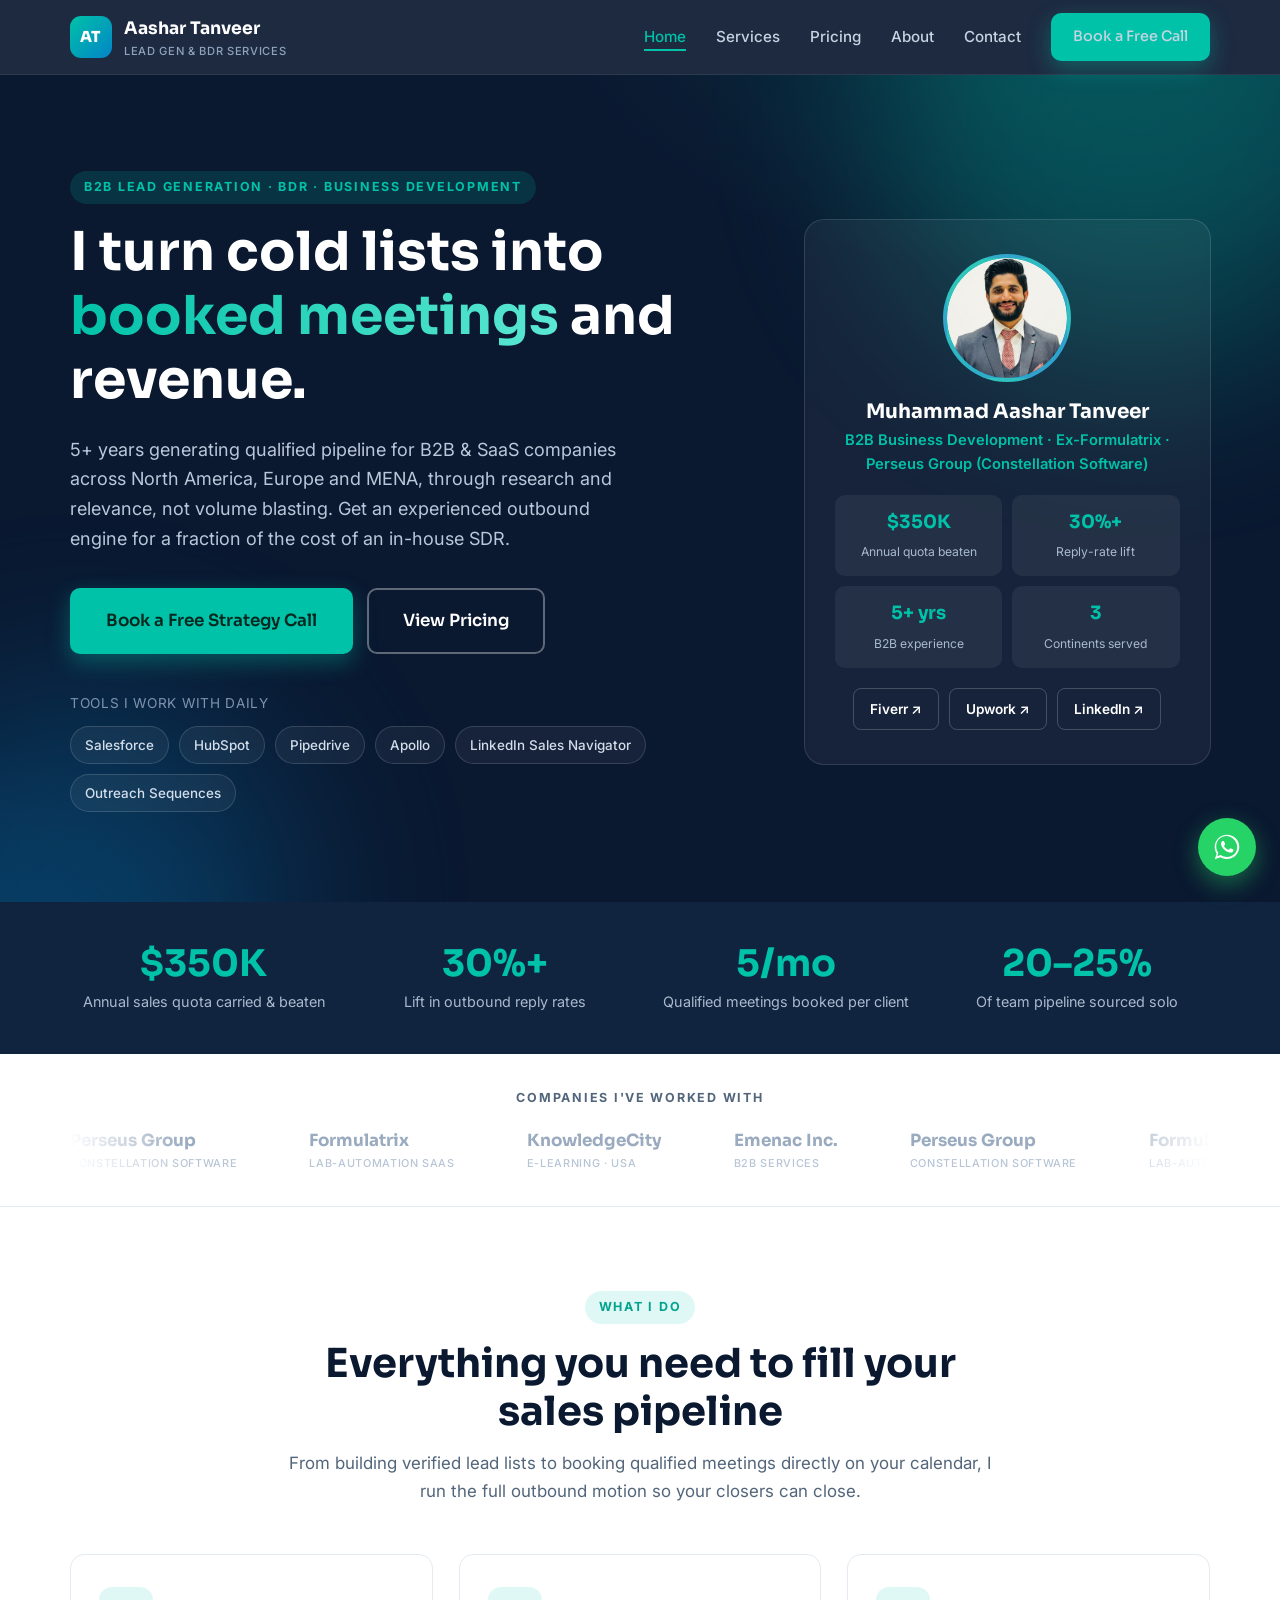
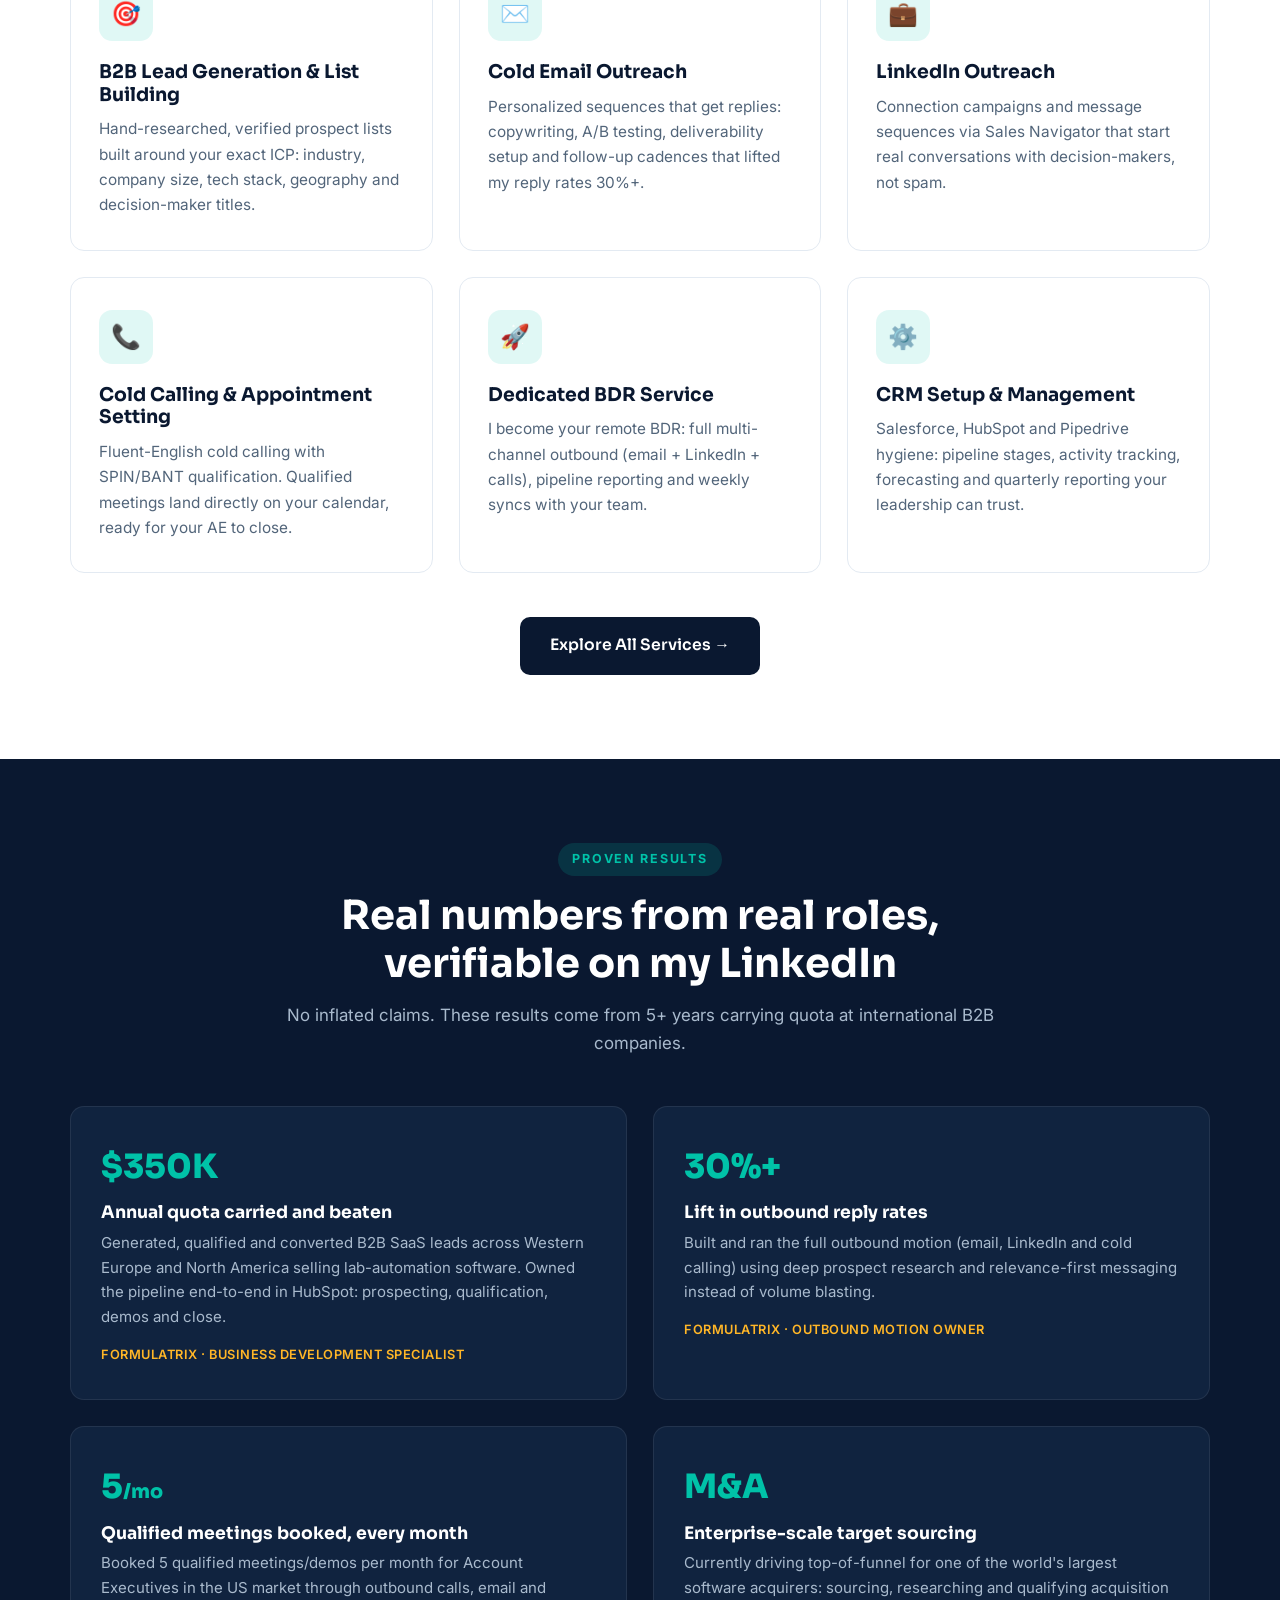
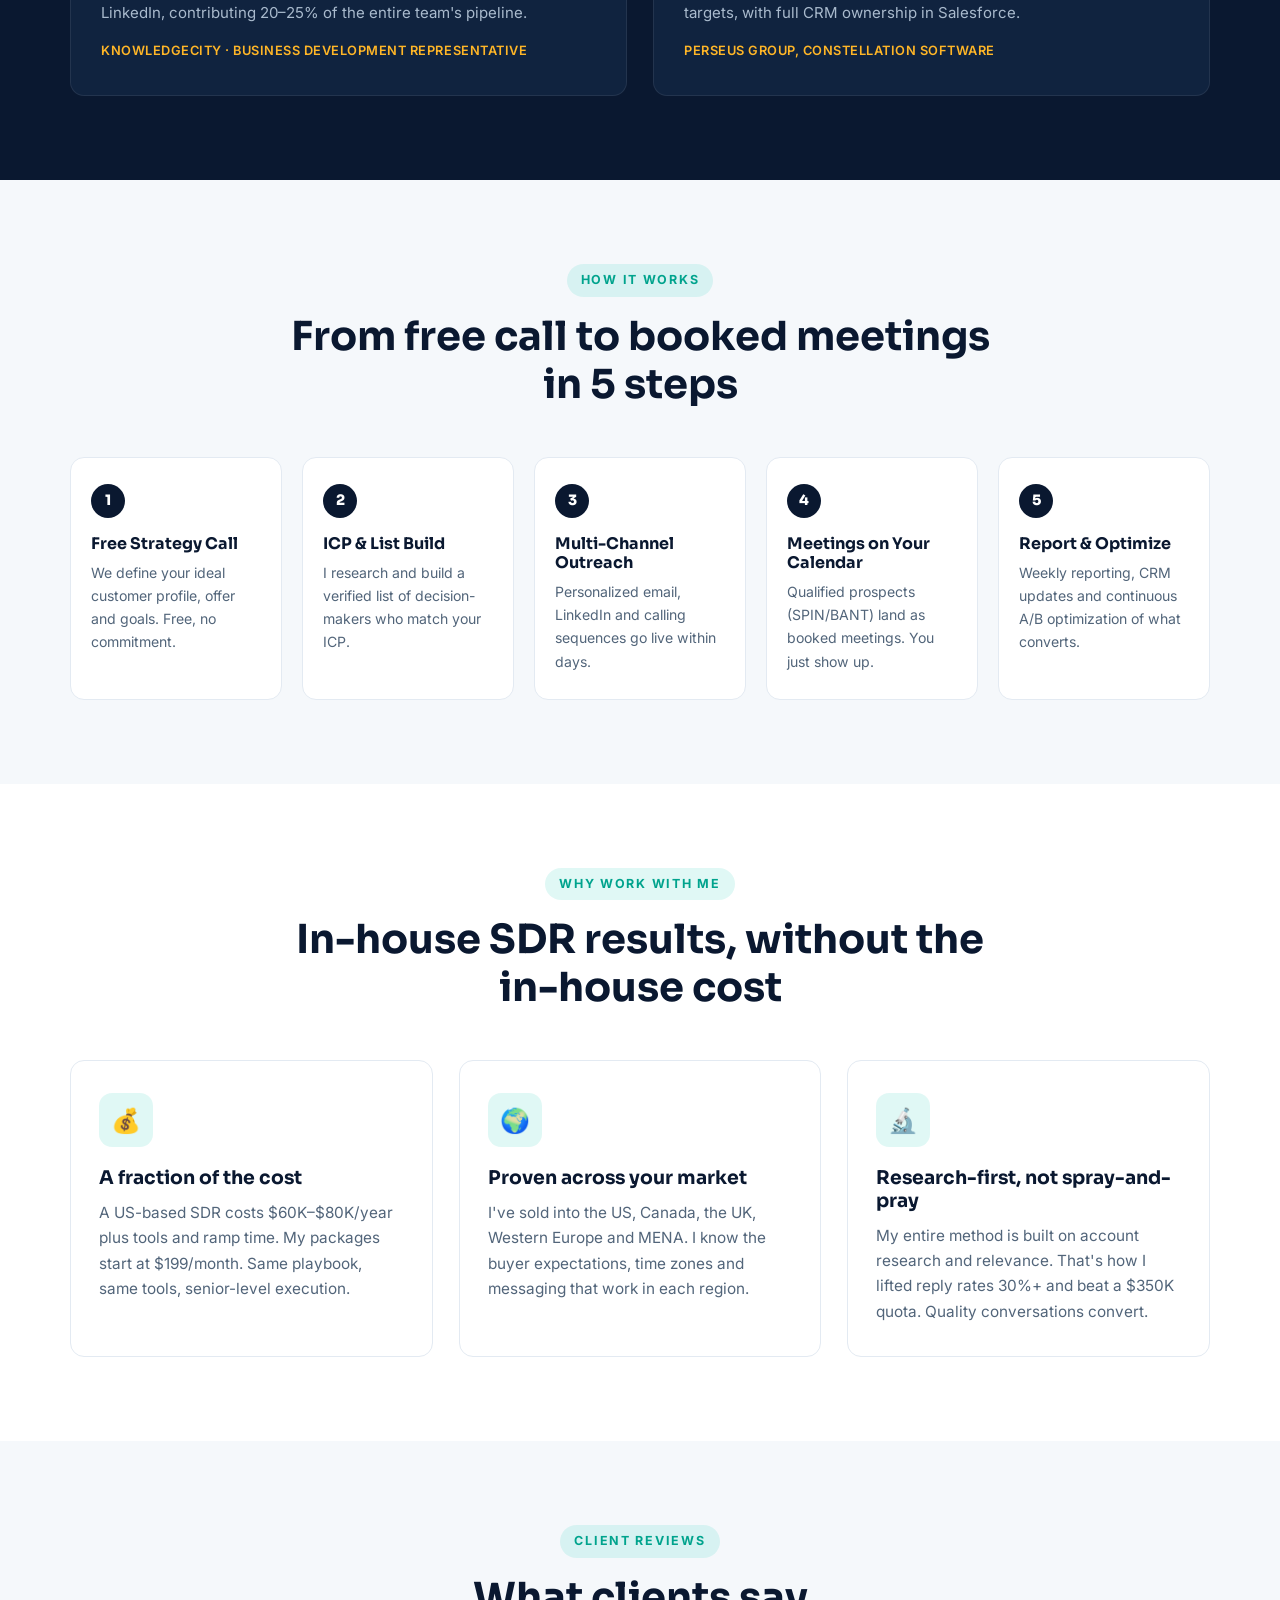
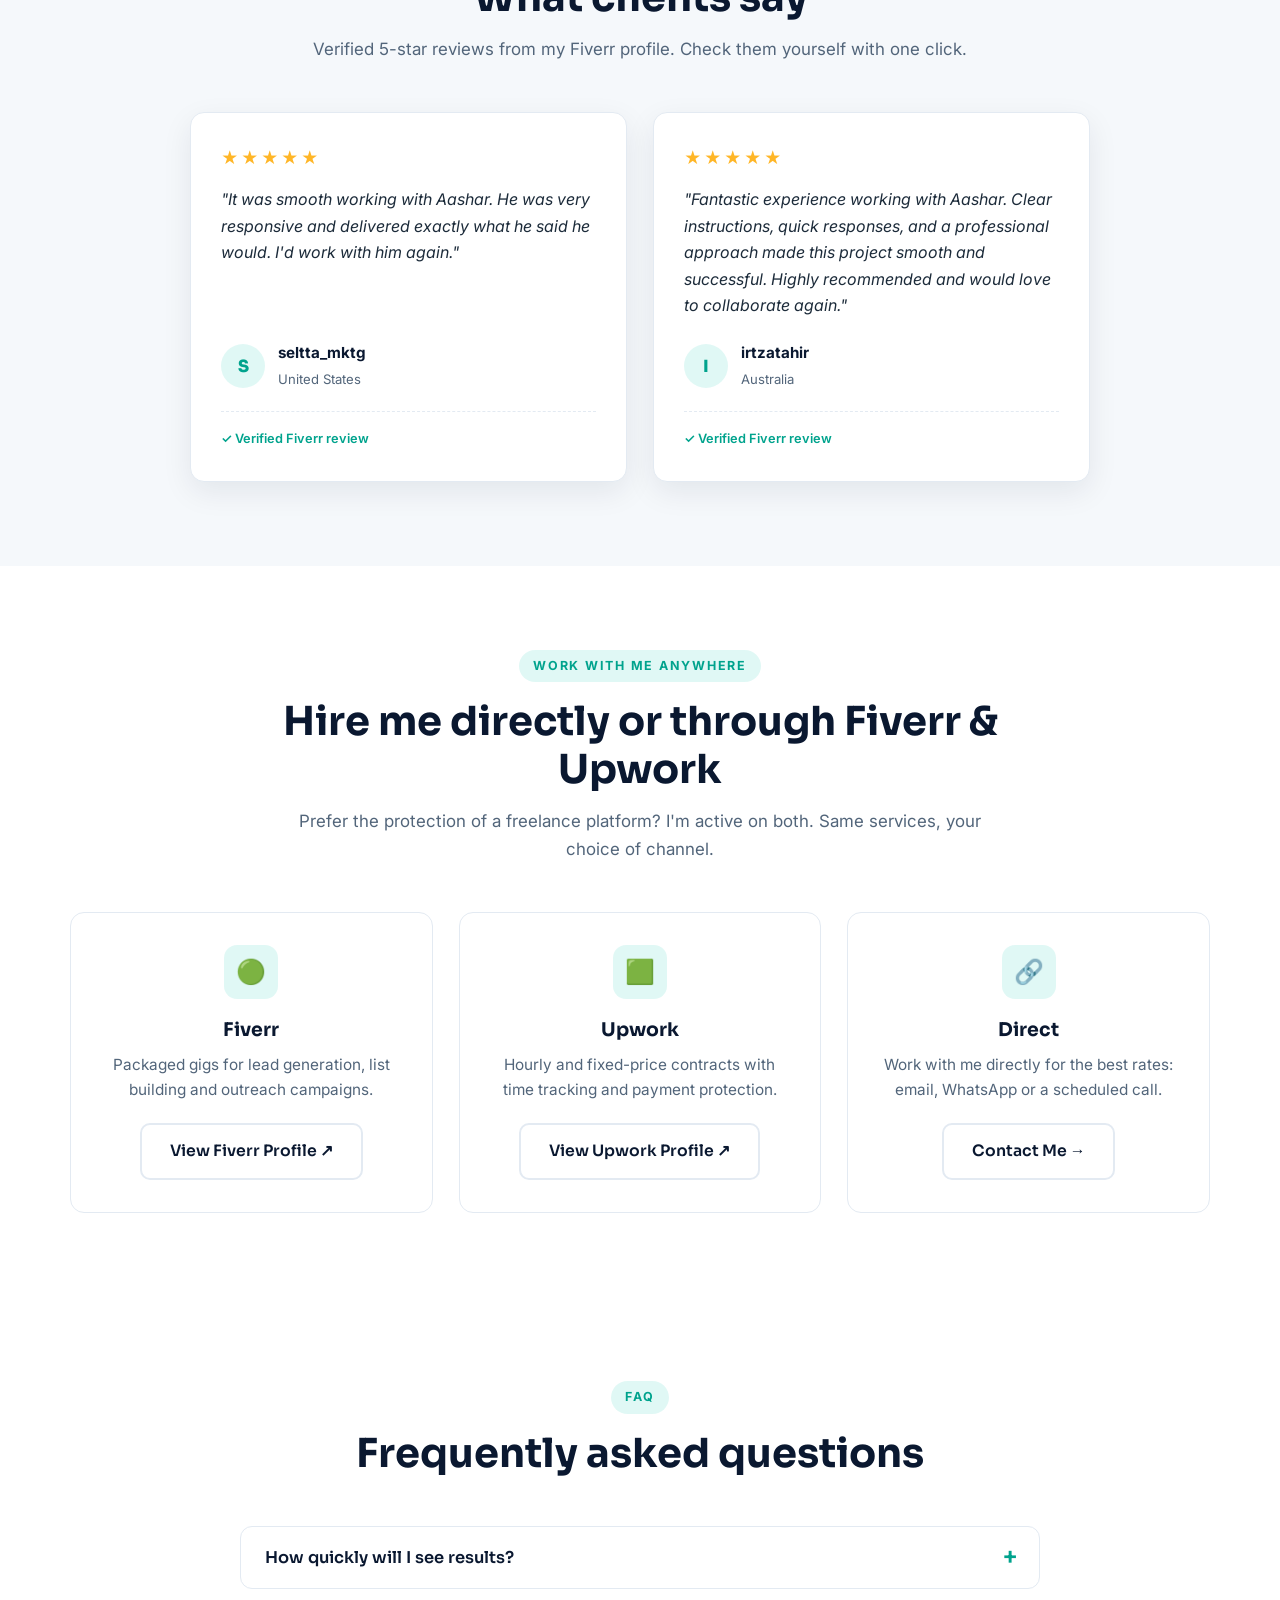
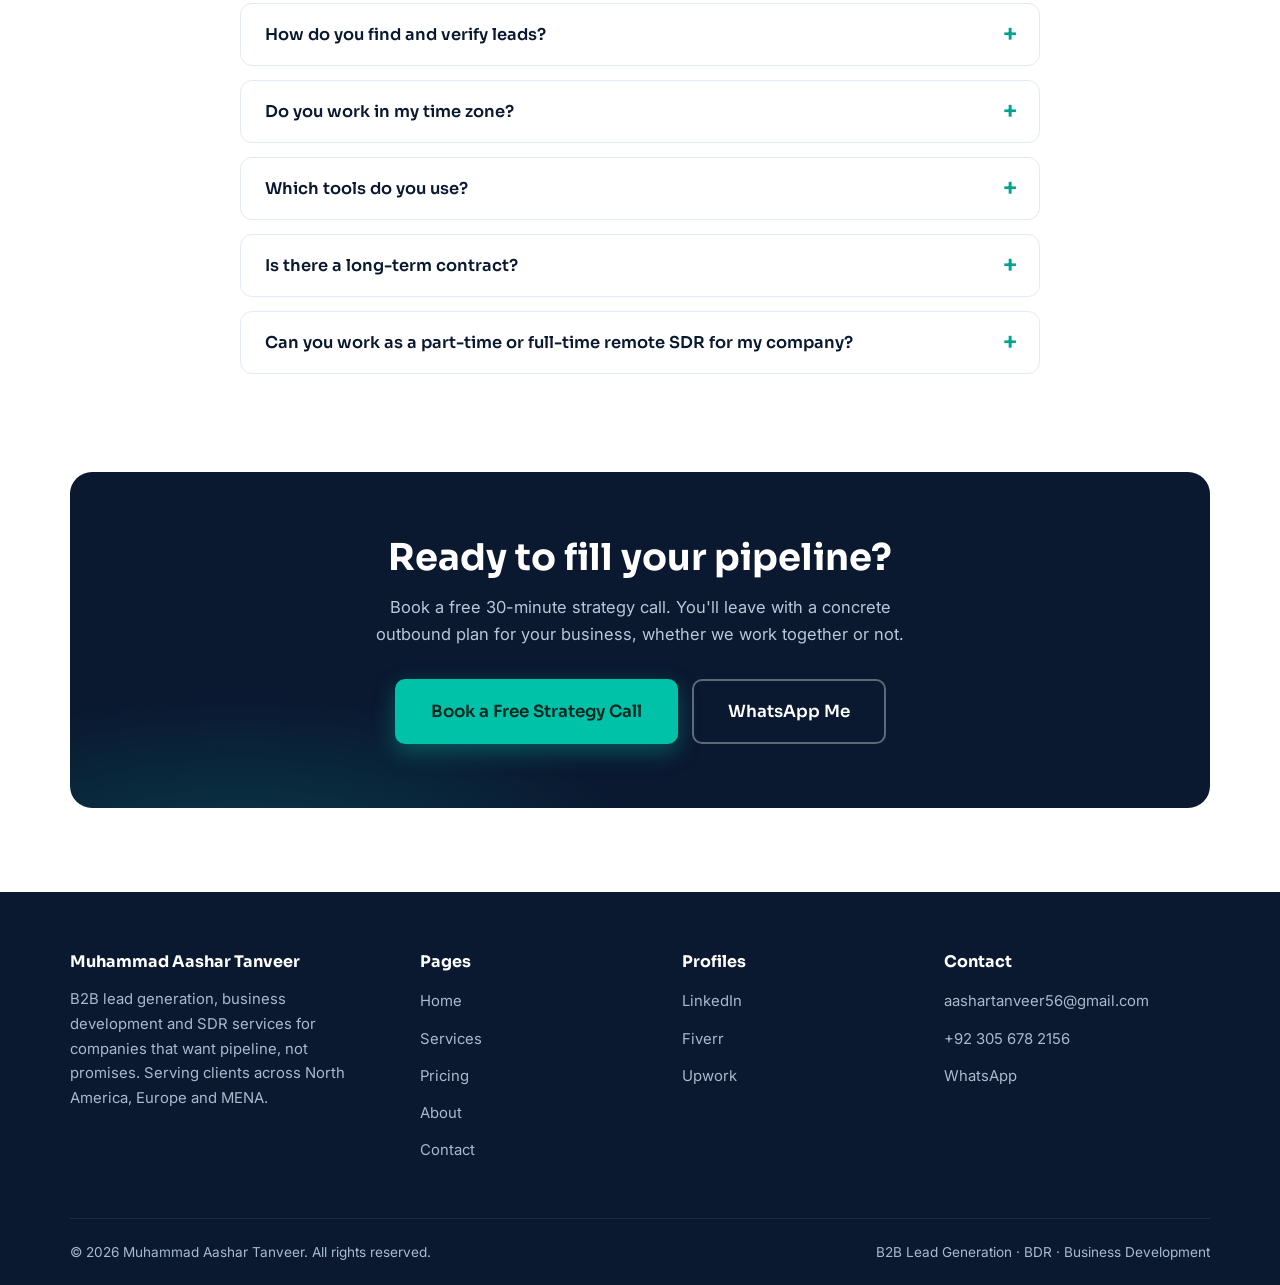
==== commit 92680185: "Add animation layer: hero choreography, counters, marquee, scroll effects Co-Authored-By: Claude Fab" ====
--- a/index.html
+++ b/index.html
@@ -110,10 +110,10 @@
         <h3>Muhammad Aashar Tanveer</h3>
         <p class="role">B2B Business Development · Ex-Formulatrix · Perseus Group (Constellation Software)</p>
         <div class="hero-card-stats">
-          <div><strong>$350K</strong><span>Annual quota beaten</span></div>
-          <div><strong>30%+</strong><span>Reply-rate lift</span></div>
-          <div><strong>5+ yrs</strong><span>B2B experience</span></div>
-          <div><strong>3</strong><span>Continents served</span></div>
+          <div><strong data-count="350" data-prefix="$" data-suffix="K">$350K</strong><span>Annual quota beaten</span></div>
+          <div><strong data-count="30" data-suffix="%+">30%+</strong><span>Reply-rate lift</span></div>
+          <div><strong data-count="5" data-suffix="+ yrs">5+ yrs</strong><span>B2B experience</span></div>
+          <div><strong data-count="3">3</strong><span>Continents served</span></div>
         </div>
         <div class="profile-links">
           <a href="https://www.fiverr.com/s/8z1GmG4" target="_blank" rel="noopener">Fiverr ↗</a>
@@ -127,10 +127,10 @@
   <!-- ================= STATS ================= -->
   <div class="stats-bar">
     <div class="container stats-grid">
-      <div class="stat"><h3>$350K</h3><p>Annual sales quota carried &amp; beaten</p></div>
-      <div class="stat"><h3>30%+</h3><p>Lift in outbound reply rates</p></div>
-      <div class="stat"><h3>5/mo</h3><p>Qualified meetings booked per client</p></div>
-      <div class="stat"><h3>20–25%</h3><p>Of team pipeline sourced solo</p></div>
+      <div class="stat"><h3 data-count="350" data-prefix="$" data-suffix="K">$350K</h3><p>Annual sales quota carried &amp; beaten</p></div>
+      <div class="stat"><h3 data-count="30" data-suffix="%+">30%+</h3><p>Lift in outbound reply rates</p></div>
+      <div class="stat"><h3 data-count="5" data-suffix="/mo">5/mo</h3><p>Qualified meetings booked per client</p></div>
+      <div class="stat"><h3 data-count="25" data-prefix="20–" data-suffix="%">20–25%</h3><p>Of team pipeline sourced solo</p></div>
     </div>
   </div>
 
@@ -138,11 +138,21 @@
   <div class="logo-strip">
     <div class="container">
       <p class="label">Companies I've worked with</p>
-      <div class="logo-row">
-        <span>Perseus Group<small>Constellation Software</small></span>
-        <span>Formulatrix<small>Lab-Automation SaaS</small></span>
-        <span>KnowledgeCity<small>E-Learning · USA</small></span>
-        <span>Emenac Inc.<small>B2B Services</small></span>
+      <div class="marquee">
+        <div class="marquee-track">
+          <div class="logo-row">
+            <span>Perseus Group<small>Constellation Software</small></span>
+            <span>Formulatrix<small>Lab-Automation SaaS</small></span>
+            <span>KnowledgeCity<small>E-Learning · USA</small></span>
+            <span>Emenac Inc.<small>B2B Services</small></span>
+          </div>
+          <div class="logo-row" aria-hidden="true">
+            <span>Perseus Group<small>Constellation Software</small></span>
+            <span>Formulatrix<small>Lab-Automation SaaS</small></span>
+            <span>KnowledgeCity<small>E-Learning · USA</small></span>
+            <span>Emenac Inc.<small>B2B Services</small></span>
+          </div>
+        </div>
       </div>
     </div>
   </div>
--- a/css/style.css
+++ b/css/style.css
@@ -706,7 +706,7 @@
 .wa-float svg { width: 30px; height: 30px; fill: #fff; }
 
 /* ---------- Reveal animation ---------- */
-.reveal { opacity: 0; transform: translateY(24px); transition: opacity 0.6s ease, transform 0.6s ease; }
+.reveal { opacity: 0; transform: translateY(32px) scale(0.98); transition: opacity 0.7s cubic-bezier(0.22, 1, 0.36, 1), transform 0.7s cubic-bezier(0.22, 1, 0.36, 1); }
 .reveal.visible { opacity: 1; transform: none; }
 
 /* ---------- Page hero (inner pages) ---------- */
@@ -720,6 +720,190 @@
 }
 .page-hero h1 { color: var(--white); font-size: clamp(1.9rem, 4vw, 2.8rem); margin-bottom: 14px; }
 .page-hero p { color: #b9c7d9; max-width: 640px; margin: 0 auto; font-size: 1.08rem; }
+
+/* ============================================================
+   ANIMATIONS
+   ============================================================ */
+
+@keyframes fadeUp {
+  from { opacity: 0; transform: translateY(28px); }
+  to   { opacity: 1; transform: none; }
+}
+@keyframes heroCardIn {
+  from { opacity: 0; transform: translateY(44px) scale(0.95); }
+  to   { opacity: 1; transform: none; }
+}
+@keyframes floatY {
+  0%, 100% { transform: translateY(0); }
+  50%      { transform: translateY(-12px); }
+}
+@keyframes blobDrift {
+  from { transform: translate(0, 0) scale(1); }
+  to   { transform: translate(-70px, 50px) scale(1.18); }
+}
+@keyframes shimmer {
+  to { background-position: 300% 0; }
+}
+@keyframes marqueeScroll {
+  to { transform: translateX(-50%); }
+}
+@keyframes dotPulse {
+  0%   { box-shadow: 0 0 0 2px var(--teal), 0 0 0 2px rgba(0, 194, 168, 0.45); }
+  70%  { box-shadow: 0 0 0 2px var(--teal), 0 0 0 14px rgba(0, 194, 168, 0); }
+  100% { box-shadow: 0 0 0 2px var(--teal), 0 0 0 0 rgba(0, 194, 168, 0); }
+}
+@keyframes waPulse {
+  0%   { box-shadow: 0 0 0 0 rgba(37, 211, 102, 0.45); }
+  70%  { box-shadow: 0 0 0 16px rgba(37, 211, 102, 0); }
+  100% { box-shadow: 0 0 0 0 rgba(37, 211, 102, 0); }
+}
+
+/* --- Scroll progress bar --- */
+.scroll-progress {
+  position: fixed;
+  top: 0; left: 0;
+  height: 3px; width: 0;
+  background: linear-gradient(90deg, var(--teal), #0284c7);
+  z-index: 300;
+  pointer-events: none;
+}
+
+/* --- Header shrink on scroll --- */
+.site-header { transition: background 0.3s ease, box-shadow 0.3s ease; }
+.site-header.scrolled { background: rgba(7, 17, 34, 0.97); box-shadow: 0 6px 24px rgba(0, 0, 0, 0.35); }
+.nav { transition: height 0.3s ease; }
+.site-header.scrolled .nav { height: 62px; }
+
+/* --- Nav link underline --- */
+.nav-links a:not(.btn) { position: relative; }
+.nav-links a:not(.btn)::after {
+  content: "";
+  position: absolute;
+  left: 0; bottom: -5px;
+  height: 2px; width: 100%;
+  background: var(--teal);
+  transform: scaleX(0);
+  transform-origin: left;
+  transition: transform 0.28s cubic-bezier(0.22, 1, 0.36, 1);
+}
+.nav-links a:not(.btn):hover::after,
+.nav-links a.active:not(.btn)::after { transform: scaleX(1); }
+
+/* --- Hero entrance choreography --- */
+.hero { position: relative; }
+.hero::before, .hero::after {
+  content: "";
+  position: absolute;
+  border-radius: 50%;
+  filter: blur(90px);
+  opacity: 0.28;
+  pointer-events: none;
+}
+.hero::before {
+  width: 520px; height: 520px;
+  background: var(--teal);
+  top: -220px; right: -120px;
+  animation: blobDrift 14s ease-in-out infinite alternate;
+}
+.hero::after {
+  width: 440px; height: 440px;
+  background: #0284c7;
+  bottom: -220px; left: -140px;
+  animation: blobDrift 18s ease-in-out infinite alternate-reverse;
+}
+.hero-grid { position: relative; z-index: 1; }
+
+.hero .eyebrow  { animation: fadeUp 0.7s cubic-bezier(0.22, 1, 0.36, 1) both; }
+.hero h1        { animation: fadeUp 0.7s 0.12s cubic-bezier(0.22, 1, 0.36, 1) both; }
+.hero-sub       { animation: fadeUp 0.7s 0.24s cubic-bezier(0.22, 1, 0.36, 1) both; }
+.hero-ctas      { animation: fadeUp 0.7s 0.36s cubic-bezier(0.22, 1, 0.36, 1) both; }
+.hero-trust     { animation: fadeUp 0.7s 0.48s cubic-bezier(0.22, 1, 0.36, 1) both; }
+.tool-badges    { animation: fadeUp 0.7s 0.58s cubic-bezier(0.22, 1, 0.36, 1) both; }
+.hero-card {
+  animation:
+    heroCardIn 0.9s 0.3s cubic-bezier(0.22, 1, 0.36, 1) both,
+    floatY 7s ease-in-out 1.6s infinite;
+}
+
+/* --- Headline gradient shimmer --- */
+.hero h1 .hl {
+  background: linear-gradient(90deg, #00c2a8, #5ce8d2, #38bdf8, #00c2a8);
+  background-size: 300% 100%;
+  -webkit-background-clip: text;
+  background-clip: text;
+  -webkit-text-fill-color: transparent;
+  color: transparent;
+  animation: shimmer 6s linear infinite;
+}
+
+/* --- Inner page hero entrance --- */
+.page-hero .eyebrow { animation: fadeUp 0.7s cubic-bezier(0.22, 1, 0.36, 1) both; }
+.page-hero h1       { animation: fadeUp 0.7s 0.12s cubic-bezier(0.22, 1, 0.36, 1) both; }
+.page-hero p        { animation: fadeUp 0.7s 0.24s cubic-bezier(0.22, 1, 0.36, 1) both; }
+
+/* --- Button shine sweep --- */
+.btn { position: relative; overflow: hidden; }
+.btn::before {
+  content: "";
+  position: absolute;
+  top: 0; left: -80%;
+  width: 50%; height: 100%;
+  background: linear-gradient(100deg, transparent, rgba(255, 255, 255, 0.35), transparent);
+  transform: skewX(-20deg);
+  transition: left 0.55s ease;
+  pointer-events: none;
+}
+.btn:hover::before { left: 130%; }
+
+/* --- Card micro-interactions --- */
+.card-icon { transition: transform 0.35s cubic-bezier(0.34, 1.56, 0.64, 1); }
+.card:hover .card-icon { transform: scale(1.15) rotate(-8deg); }
+.testi-card:hover { transform: translateY(-4px); transition: transform 0.25s ease, box-shadow 0.25s ease; box-shadow: var(--shadow-lg); }
+.step { transition: transform 0.25s ease, box-shadow 0.25s ease, border-color 0.25s ease; }
+.step:hover { transform: translateY(-4px); box-shadow: var(--shadow); border-color: rgba(0, 194, 168, 0.4); }
+
+/* --- Companies marquee --- */
+.marquee {
+  overflow: hidden;
+  -webkit-mask-image: linear-gradient(90deg, transparent, #000 10%, #000 90%, transparent);
+  mask-image: linear-gradient(90deg, transparent, #000 10%, #000 90%, transparent);
+}
+.marquee-track {
+  display: flex;
+  width: max-content;
+  animation: marqueeScroll 26s linear infinite;
+}
+.marquee:hover .marquee-track { animation-play-state: paused; }
+.marquee .logo-row {
+  flex-wrap: nowrap;
+  justify-content: flex-start;
+  gap: 72px;
+  padding-right: 72px;
+}
+
+/* --- Timeline dot pulse --- */
+.tl-item::before { animation: dotPulse 2.8s ease-out infinite; }
+
+/* --- WhatsApp float pulse ring --- */
+.wa-float::after {
+  content: "";
+  position: absolute;
+  inset: 0;
+  border-radius: 50%;
+  animation: waPulse 2.5s ease-out infinite;
+  pointer-events: none;
+}
+
+/* --- Reduced motion: switch everything off --- */
+@media (prefers-reduced-motion: reduce) {
+  *, *::before, *::after {
+    animation-duration: 0.01ms !important;
+    animation-iteration-count: 1 !important;
+    transition-duration: 0.01ms !important;
+  }
+  .reveal { opacity: 1; transform: none; }
+  .marquee-track { animation: none; }
+}
 
 /* ---------- Responsive ---------- */
 @media (max-width: 960px) {
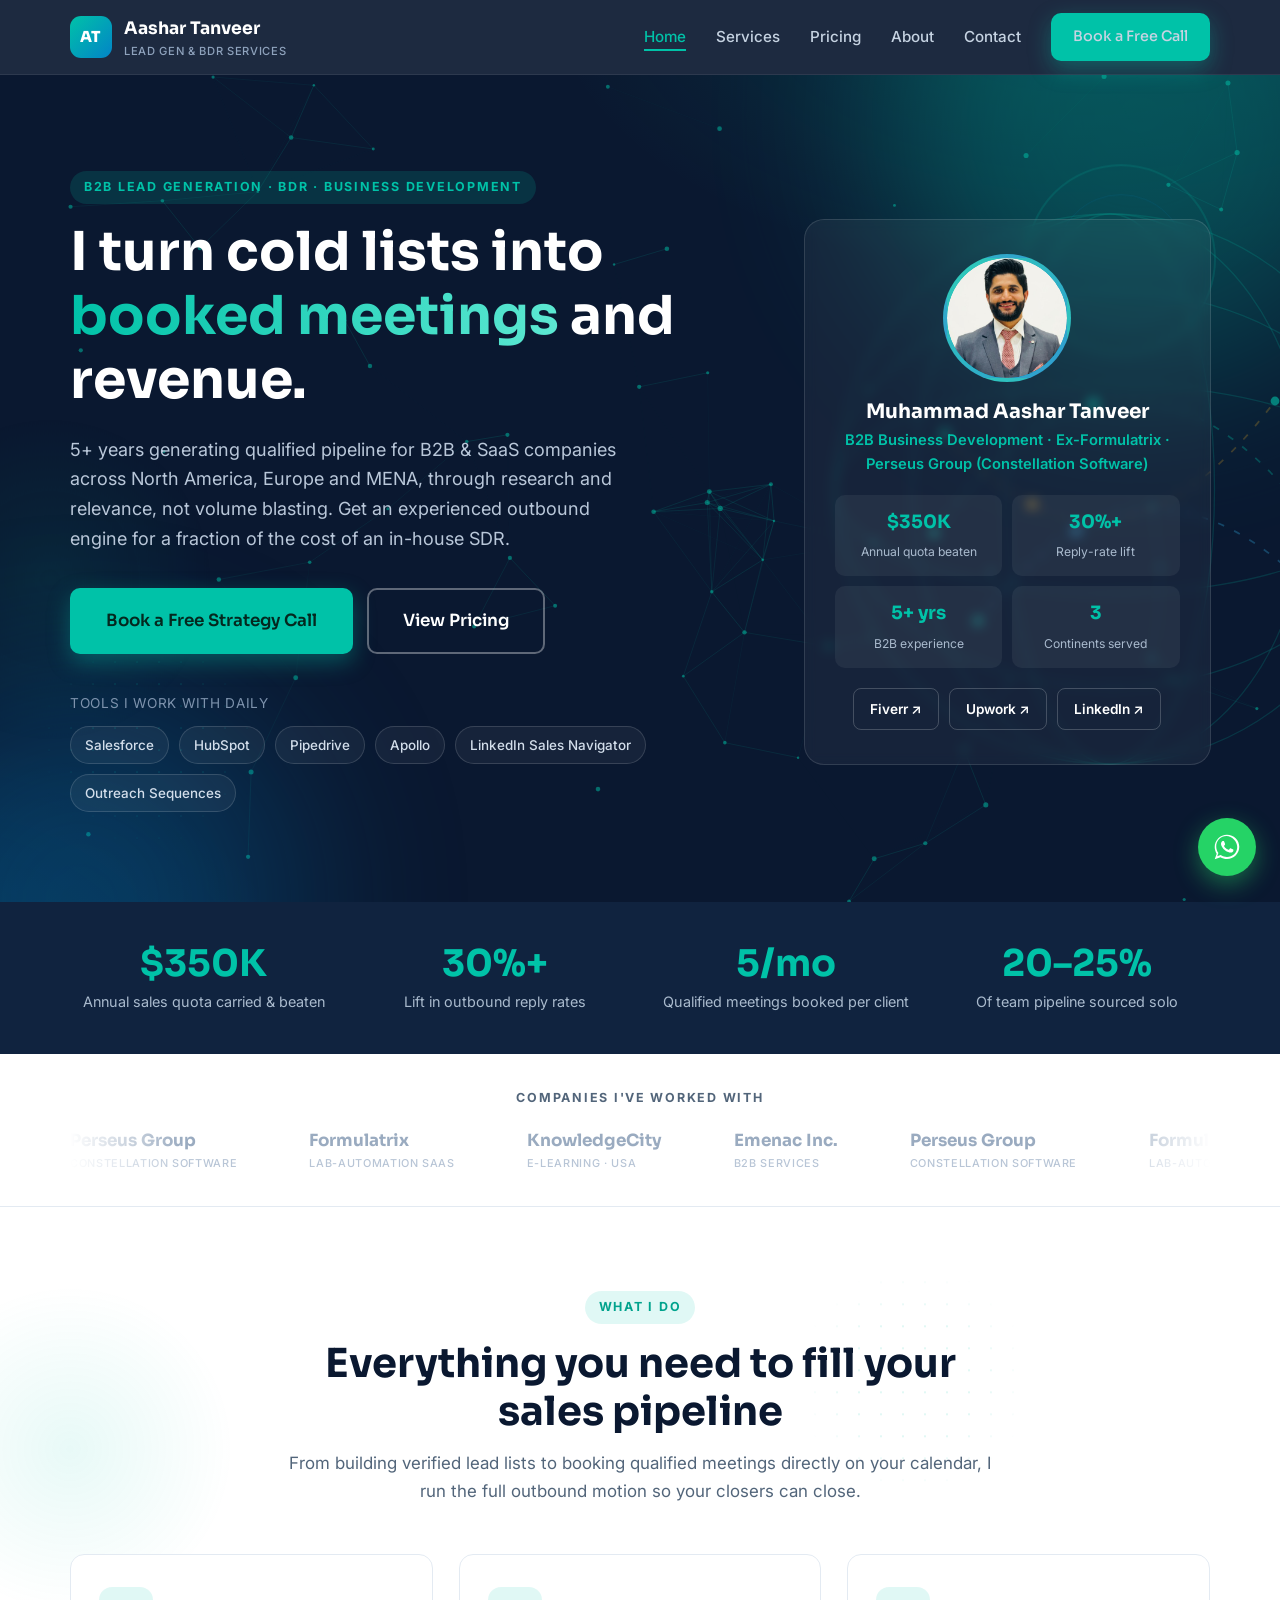
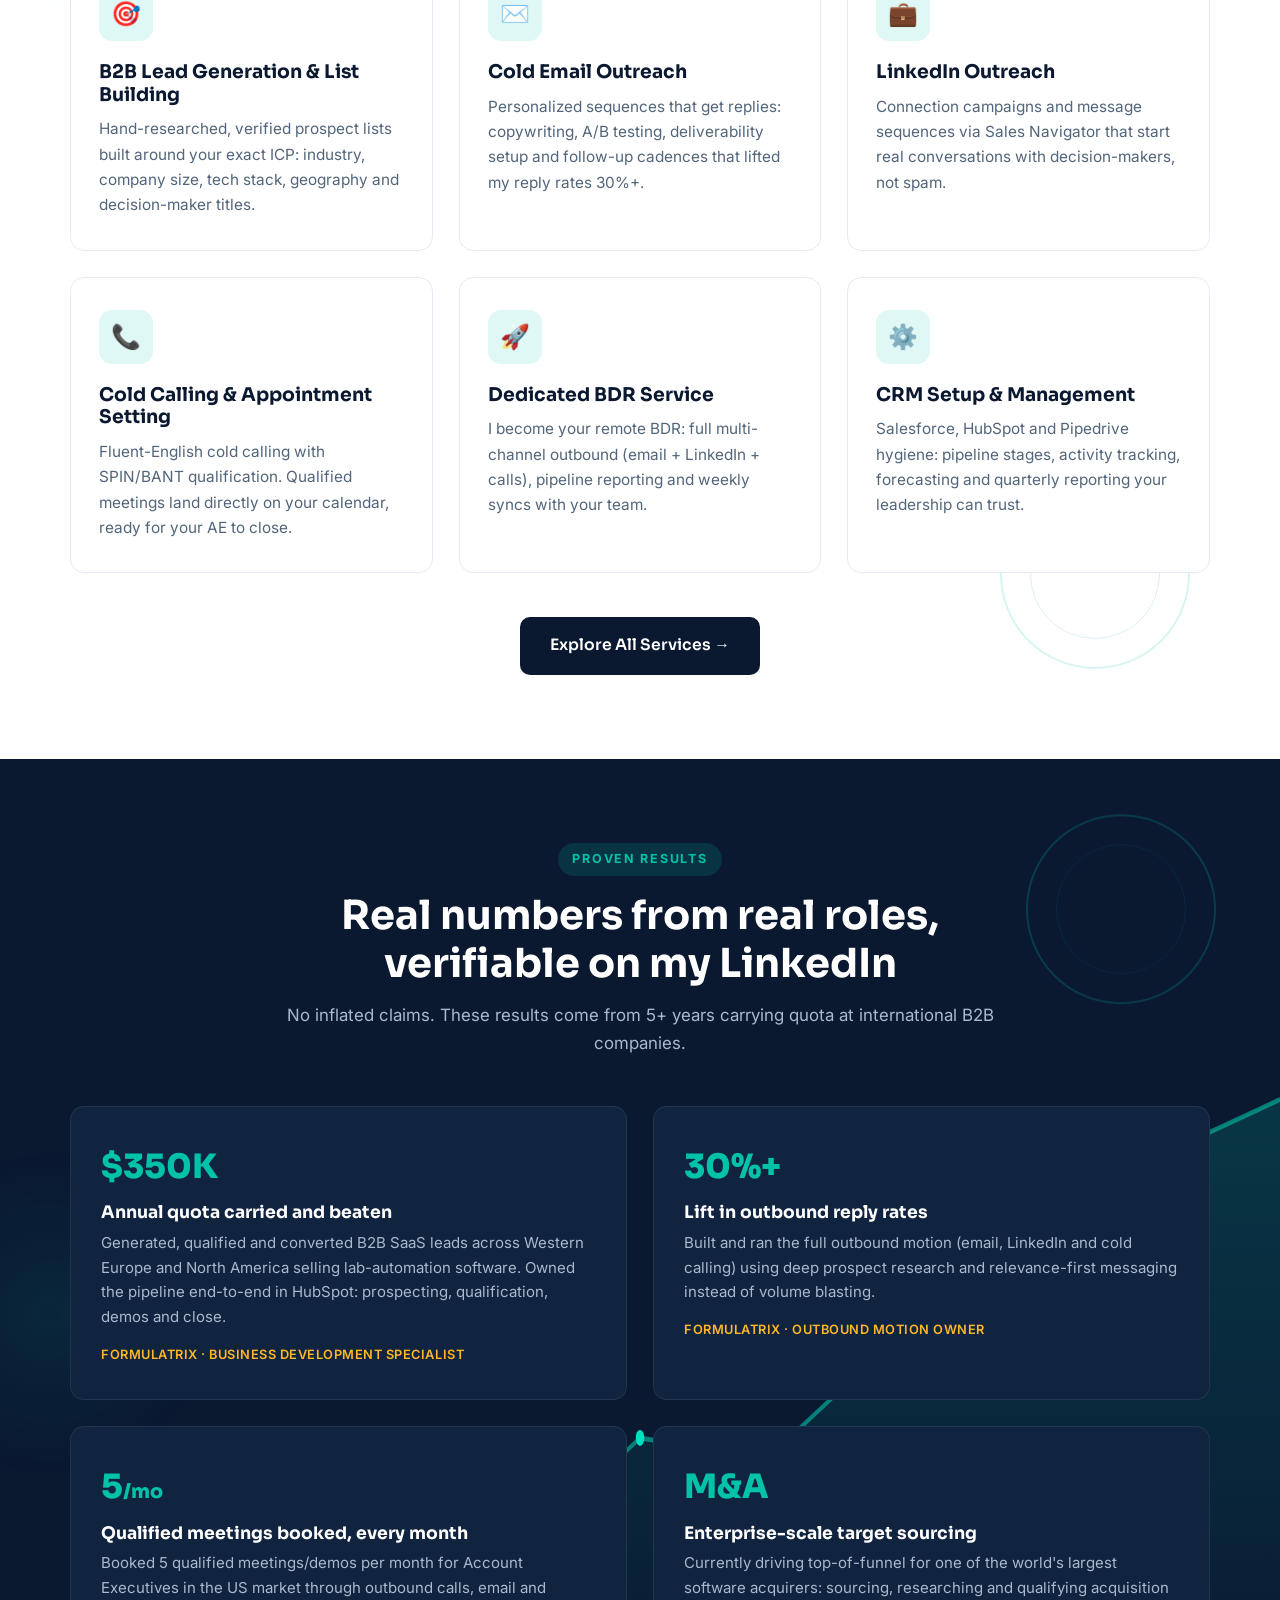
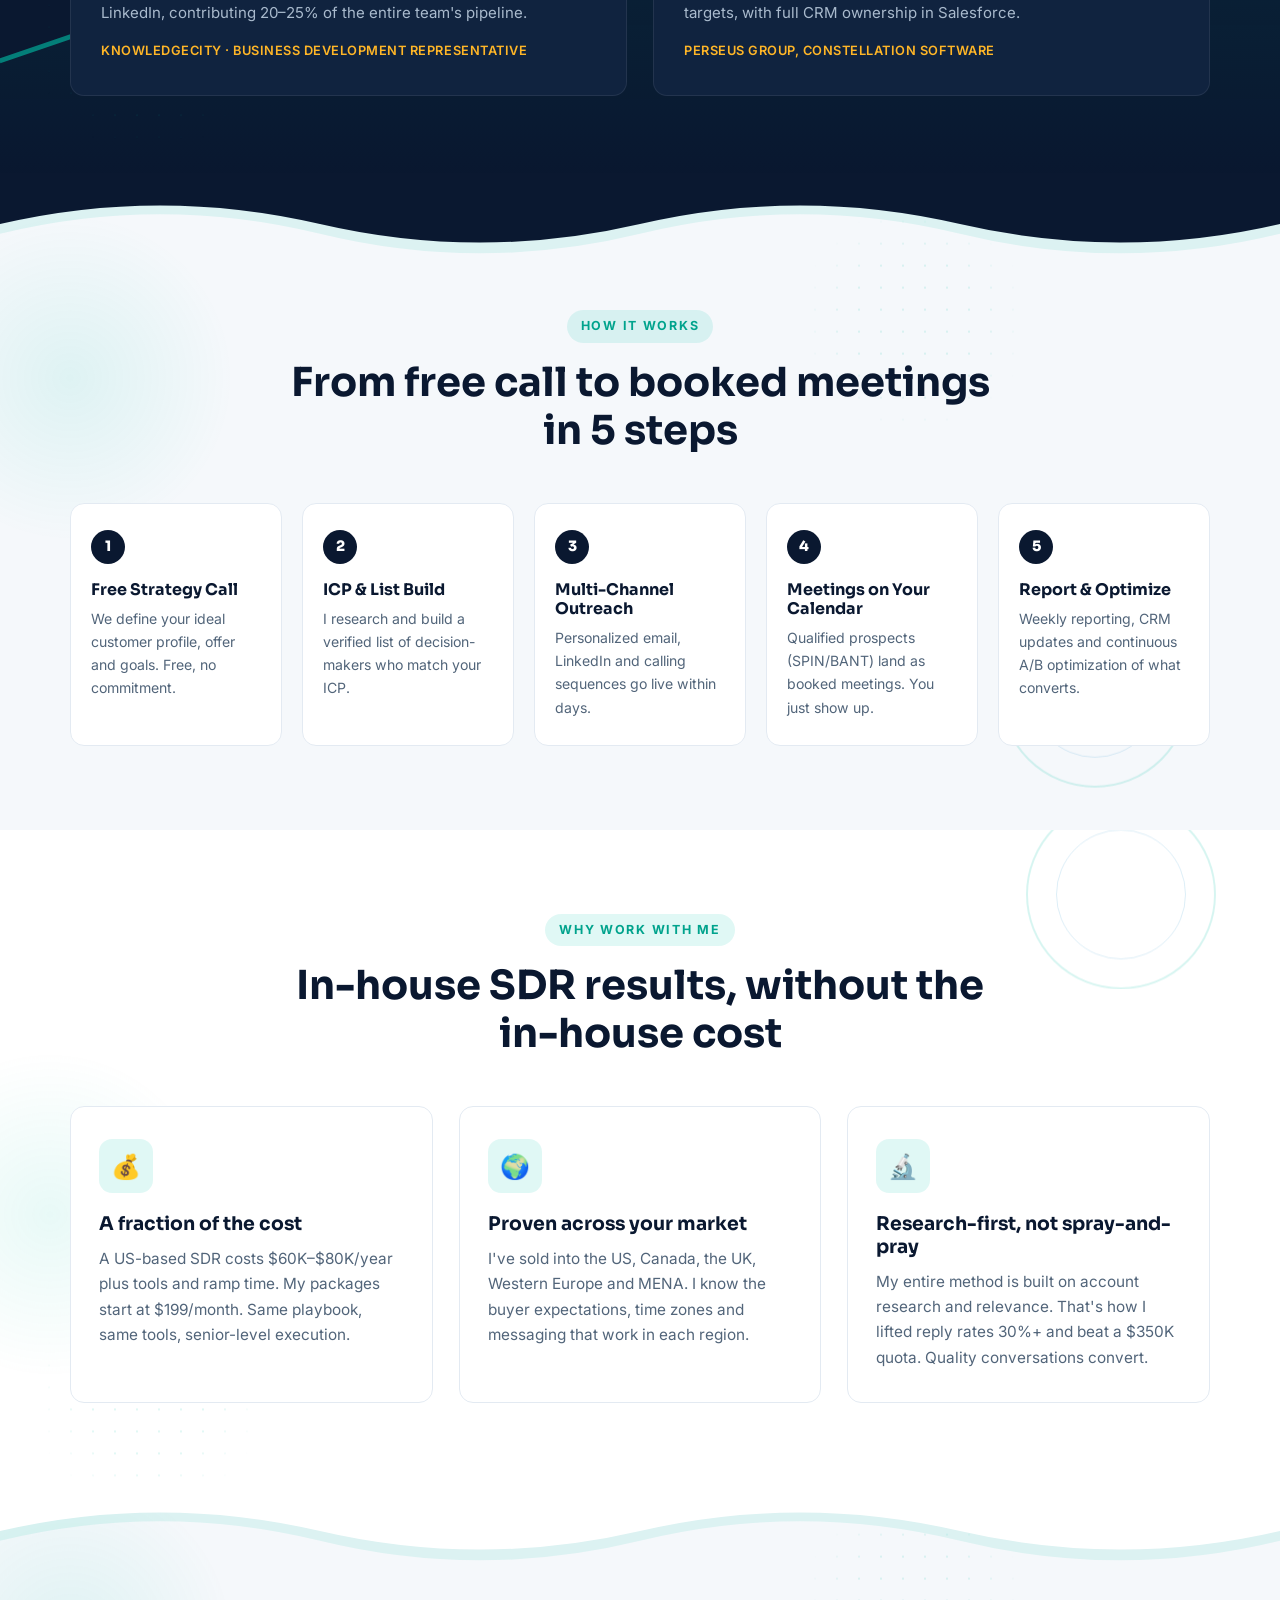
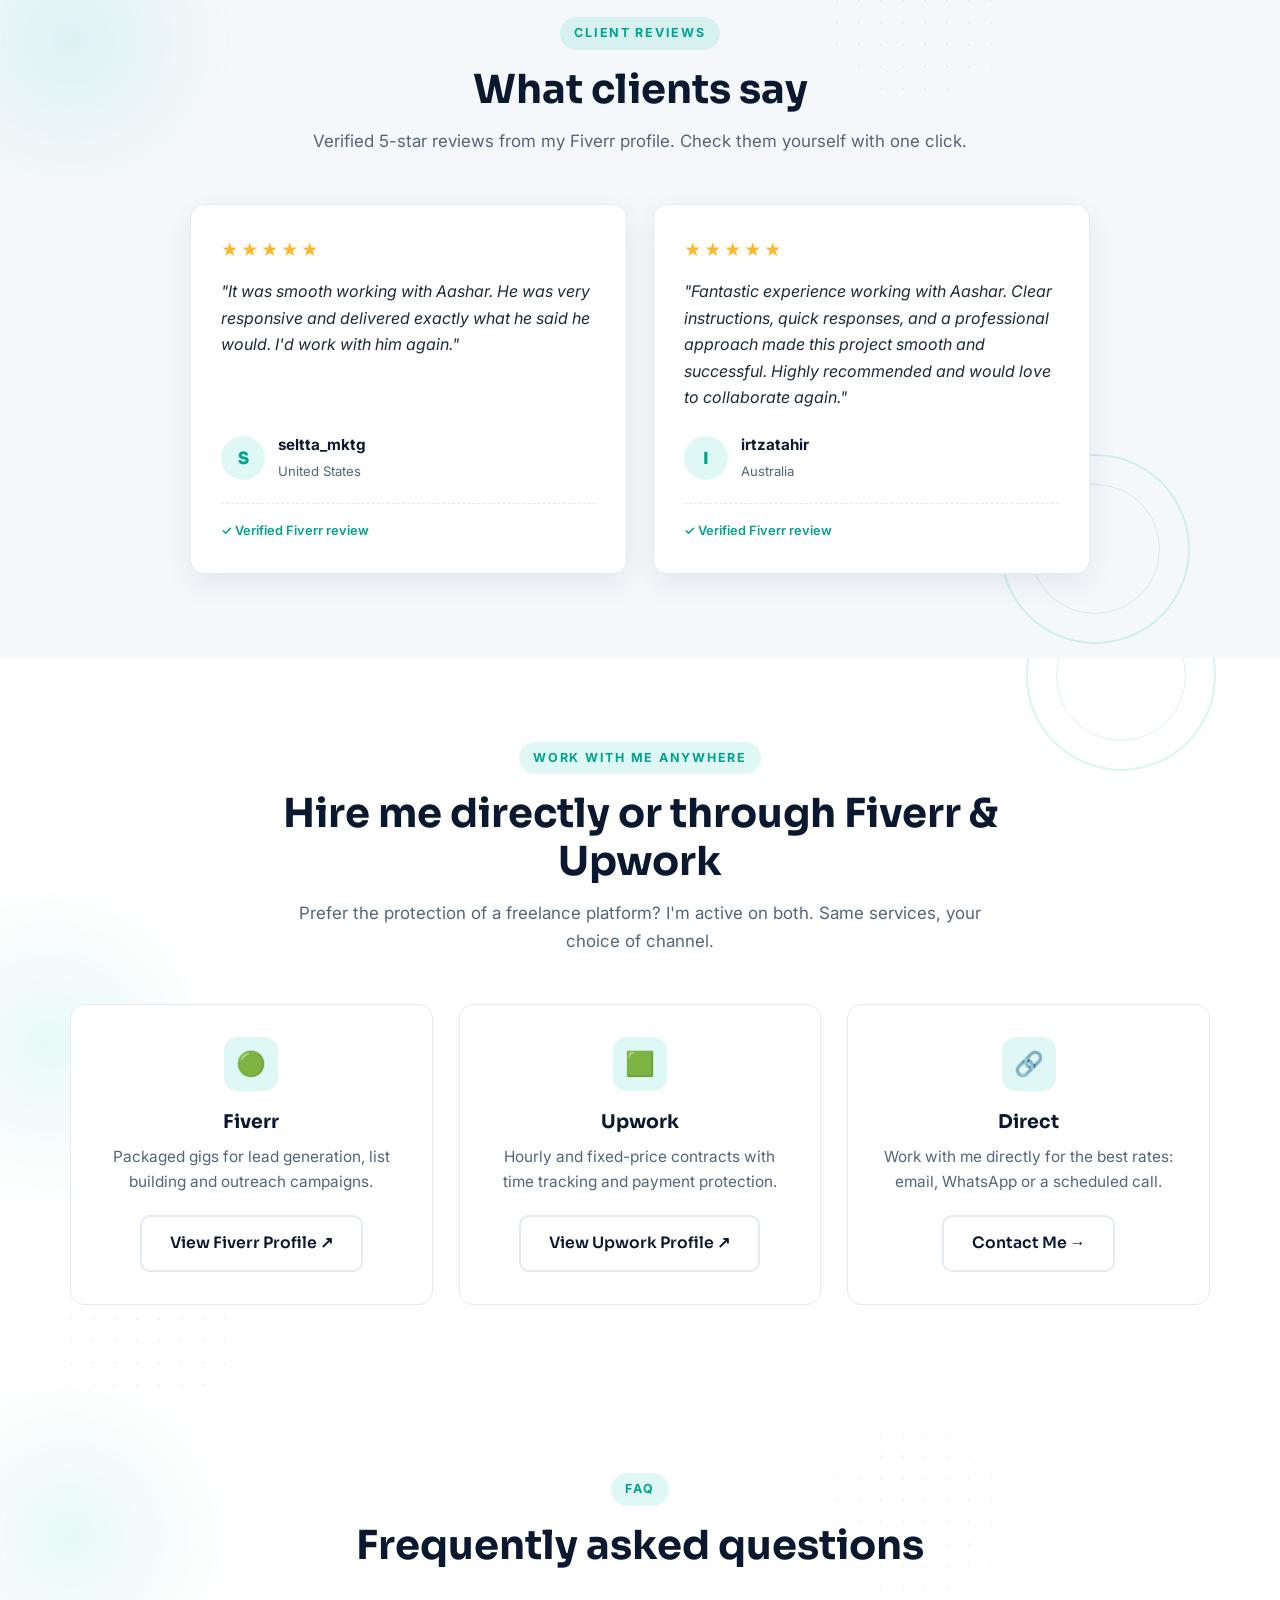
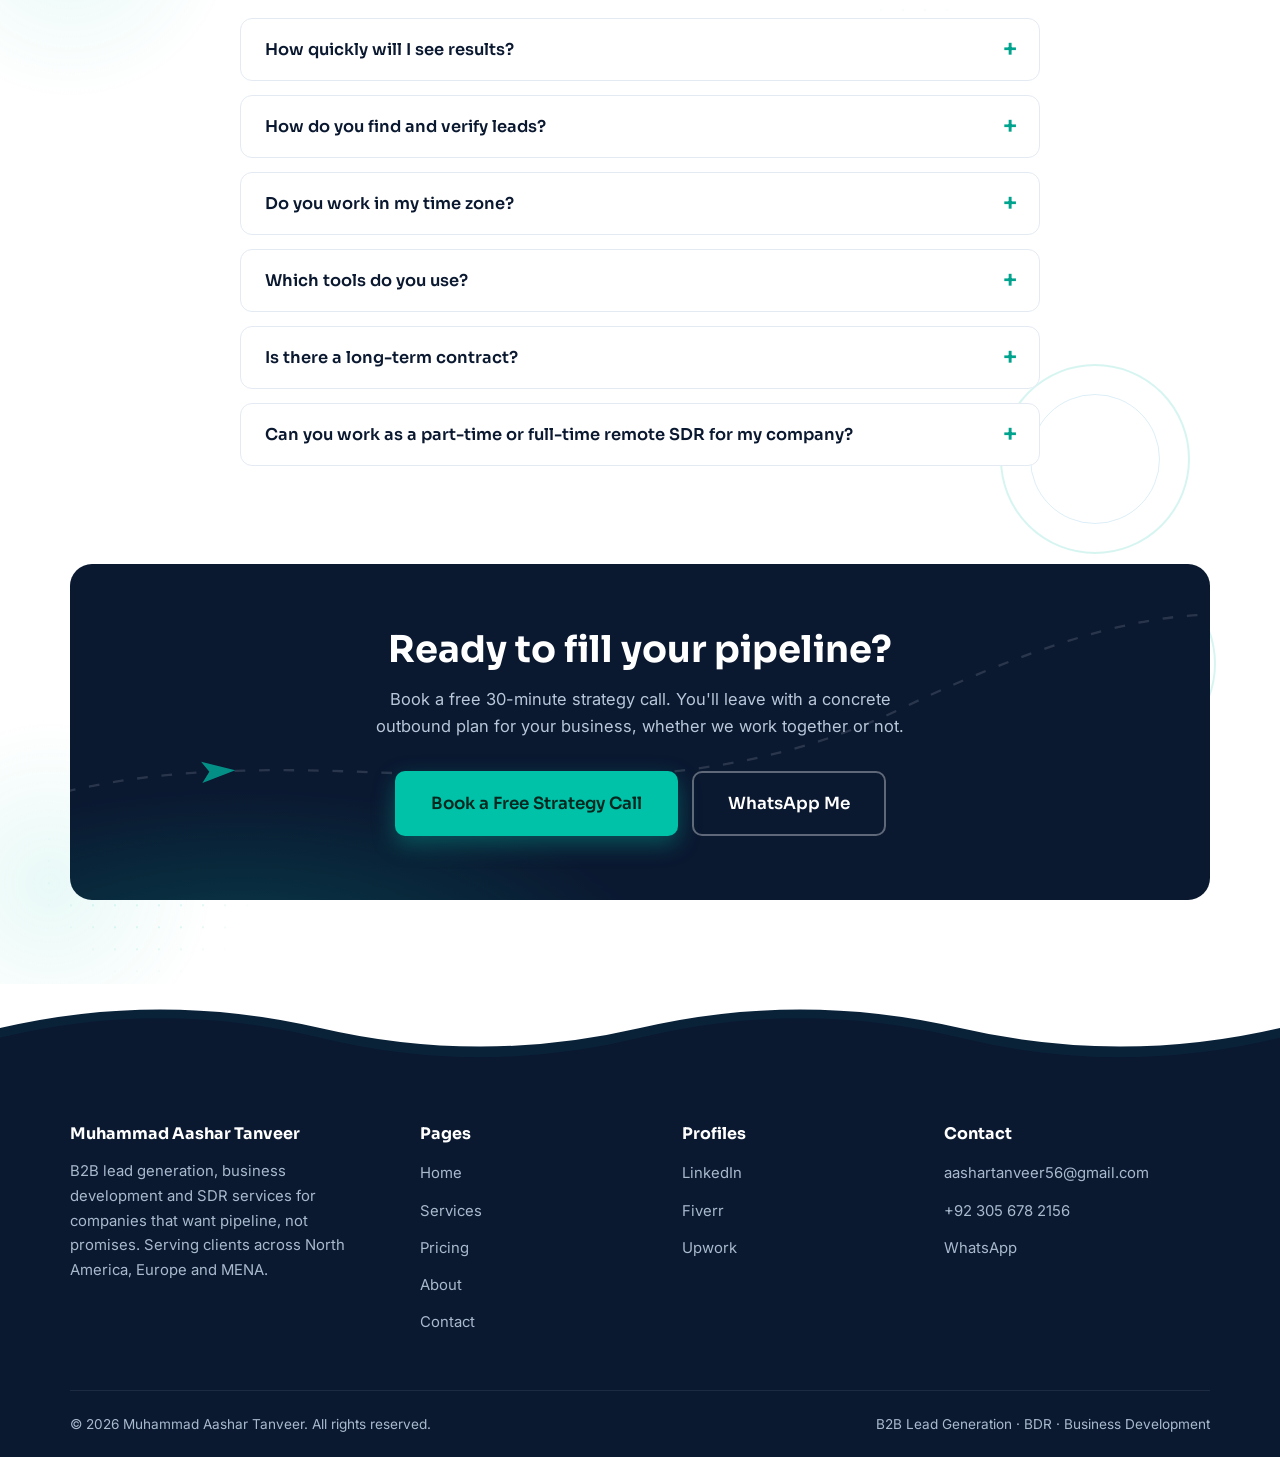
==== commit f19c096e: "Add animated background imagery: globe, pipeline chart, waves, paper plane, story photo Co-Authored-" ====
--- a/index.html
+++ b/index.html
@@ -90,6 +90,30 @@
 
   <!-- ================= HERO ================= -->
   <section class="hero">
+    <svg class="hero-globe" viewBox="0 0 600 600" aria-hidden="true">
+      <g class="globe-spin" stroke="rgba(0,194,168,0.32)" fill="none" stroke-width="1.2">
+        <circle cx="300" cy="300" r="250"/>
+        <ellipse cx="300" cy="300" rx="250" ry="95"/>
+        <ellipse cx="300" cy="300" rx="250" ry="180"/>
+        <ellipse cx="300" cy="300" rx="95" ry="250"/>
+        <ellipse cx="300" cy="300" rx="180" ry="250"/>
+      </g>
+      <g fill="none" stroke-width="1.6">
+        <path class="globe-arc" d="M140,340 Q300,120 460,300" stroke="rgba(0,194,168,0.55)"/>
+        <path class="globe-arc" d="M180,420 Q320,240 470,380" stroke="rgba(56,189,248,0.5)"/>
+        <path class="globe-arc" d="M150,250 Q300,420 450,220" stroke="rgba(255,182,39,0.4)"/>
+      </g>
+      <g>
+        <circle r="5" fill="#00e0c0"><animateMotion dur="5.5s" repeatCount="indefinite" path="M140,340 Q300,120 460,300"/></circle>
+        <circle r="4" fill="#38bdf8"><animateMotion dur="7.5s" repeatCount="indefinite" path="M180,420 Q320,240 470,380"/></circle>
+        <circle r="4" fill="#ffb627"><animateMotion dur="9.5s" repeatCount="indefinite" path="M150,250 Q300,420 450,220"/></circle>
+      </g>
+      <g class="globe-city" fill="rgba(0,224,192,0.9)">
+        <circle cx="140" cy="340" r="4"/><circle cx="460" cy="300" r="4"/>
+        <circle cx="180" cy="420" r="4"/><circle cx="470" cy="380" r="4"/>
+        <circle cx="150" cy="250" r="4"/><circle cx="450" cy="220" r="4"/>
+      </g>
+    </svg>
     <div class="container hero-grid">
       <div>
         <span class="eyebrow">B2B Lead Generation · BDR · Business Development</span>
@@ -205,6 +229,19 @@
 
   <!-- ================= RESULTS ================= -->
   <section class="section-dark">
+    <svg class="chart-bg" viewBox="0 0 1200 400" preserveAspectRatio="none" aria-hidden="true">
+      <defs>
+        <linearGradient id="chartGrad" x1="0" y1="0" x2="0" y2="1">
+          <stop offset="0" stop-color="#00c2a8" stop-opacity="0.18"/>
+          <stop offset="1" stop-color="#00c2a8" stop-opacity="0"/>
+        </linearGradient>
+      </defs>
+      <path class="chart-area" d="M0,340 L120,318 240,328 360,278 480,288 600,228 720,238 840,178 960,148 1080,88 1200,58 L1200,400 L0,400 Z" fill="url(#chartGrad)"/>
+      <path class="chart-line" d="M0,340 L120,318 240,328 360,278 480,288 600,228 720,238 840,178 960,148 1080,88 1200,58" fill="none" stroke="rgba(0,194,168,0.6)" stroke-width="2.5"/>
+      <g class="chart-points" fill="#00e0c0">
+        <circle cx="360" cy="278" r="4"/><circle cx="600" cy="228" r="4"/><circle cx="840" cy="178" r="4"/><circle cx="1080" cy="88" r="4"/>
+      </g>
+    </svg>
     <div class="container">
       <div class="section-head center reveal">
         <span class="eyebrow">Proven Results</span>
@@ -241,7 +278,13 @@
   </section>
 
   <!-- ================= PROCESS ================= -->
-  <section class="bg-soft">
+  <section class="bg-soft has-wave">
+    <div class="wave-divider" aria-hidden="true">
+      <svg viewBox="0 0 1440 90" preserveAspectRatio="none">
+        <path class="wave w2" fill="rgba(0,194,168,0.10)" d="M0,55 q180,-40 360,0 t360,0 t360,0 t360,0 t360,0 t360,0 t360,0 t360,0 L2880,0 L0,0 Z"/>
+        <path class="wave w1" fill="#0a1830" d="M0,45 q180,-38 360,0 t360,0 t360,0 t360,0 t360,0 t360,0 t360,0 t360,0 L2880,0 L0,0 Z"/>
+      </svg>
+    </div>
     <div class="container">
       <div class="section-head center reveal">
         <span class="eyebrow">How It Works</span>
@@ -285,7 +328,13 @@
   </section>
 
   <!-- ================= TESTIMONIALS ================= -->
-  <section class="bg-soft">
+  <section class="bg-soft has-wave">
+    <div class="wave-divider" aria-hidden="true">
+      <svg viewBox="0 0 1440 90" preserveAspectRatio="none">
+        <path class="wave w2" fill="rgba(0,194,168,0.10)" d="M0,55 q180,-40 360,0 t360,0 t360,0 t360,0 t360,0 t360,0 t360,0 t360,0 L2880,0 L0,0 Z"/>
+        <path class="wave w1" fill="#ffffff" d="M0,45 q180,-38 360,0 t360,0 t360,0 t360,0 t360,0 t360,0 t360,0 t360,0 L2880,0 L0,0 Z"/>
+      </svg>
+    </div>
     <div class="container">
       <div class="section-head center reveal">
         <span class="eyebrow">Client Reviews</span>
@@ -386,6 +435,14 @@
   <section style="padding-top:0;">
     <div class="container">
       <div class="cta-band reveal">
+        <svg class="cta-plane" viewBox="0 0 900 220" preserveAspectRatio="xMidYMid slice" aria-hidden="true">
+          <path id="flightPath" class="flight-path" d="M-30,190 C180,70 400,200 620,95 S860,55 930,35" fill="none" stroke="rgba(255,255,255,0.22)" stroke-width="1.5" stroke-dasharray="7 9"/>
+          <path d="M0,-7 L22,0 L0,7 L5,0 Z" fill="#00e0c0">
+            <animateMotion dur="13s" repeatCount="indefinite" rotate="auto">
+              <mpath href="#flightPath"/>
+            </animateMotion>
+          </path>
+        </svg>
         <h2>Ready to fill your pipeline?</h2>
         <p>Book a free 30-minute strategy call. You'll leave with a concrete outbound plan for your business, whether we work together or not.</p>
         <div class="hero-ctas">
@@ -397,7 +454,13 @@
   </section>
 
   <!-- ================= FOOTER ================= -->
-  <footer class="site-footer">
+  <footer class="site-footer has-wave">
+    <div class="wave-divider" aria-hidden="true">
+      <svg viewBox="0 0 1440 90" preserveAspectRatio="none">
+        <path class="wave w2" fill="rgba(0,194,168,0.12)" d="M0,55 q180,-40 360,0 t360,0 t360,0 t360,0 t360,0 t360,0 t360,0 t360,0 L2880,0 L0,0 Z"/>
+        <path class="wave w1" fill="#ffffff" d="M0,45 q180,-38 360,0 t360,0 t360,0 t360,0 t360,0 t360,0 t360,0 t360,0 L2880,0 L0,0 Z"/>
+      </svg>
+    </div>
     <div class="container footer-grid">
       <div>
         <h4>Muhammad Aashar Tanveer</h4>
--- a/css/style.css
+++ b/css/style.css
@@ -894,6 +894,195 @@
   pointer-events: none;
 }
 
+/* --- Particle network canvas (hero / page-hero) --- */
+.hero, .page-hero { position: relative; overflow: hidden; }
+.fx-canvas {
+  position: absolute;
+  inset: 0;
+  z-index: 0;
+  pointer-events: none;
+}
+.hero .container, .page-hero .container { position: relative; z-index: 1; }
+
+/* --- Parallax background shapes --- */
+.has-bg-fx { position: relative; overflow: hidden; }
+.has-bg-fx > .container { position: relative; z-index: 1; }
+.bg-shape {
+  position: absolute;
+  z-index: 0;
+  pointer-events: none;
+  will-change: transform;
+}
+.bg-shape.ring {
+  width: 190px; height: 190px;
+  border: 2px solid rgba(0, 194, 168, 0.16);
+  border-radius: 50%;
+}
+.bg-shape.ring::after {
+  content: "";
+  position: absolute;
+  inset: 28px;
+  border: 1.5px solid rgba(2, 132, 199, 0.14);
+  border-radius: 50%;
+}
+.bg-shape.blob {
+  width: 340px; height: 340px;
+  border-radius: 50%;
+  background: radial-gradient(circle, rgba(0, 194, 168, 0.09), transparent 68%);
+}
+.bg-shape.dots {
+  width: 220px; height: 220px;
+  background-image: radial-gradient(rgba(0, 194, 168, 0.22) 1.5px, transparent 1.5px);
+  background-size: 22px 22px;
+  opacity: 0.55;
+  -webkit-mask-image: radial-gradient(circle, #000 40%, transparent 75%);
+  mask-image: radial-gradient(circle, #000 40%, transparent 75%);
+}
+.section-dark .bg-shape.ring { border-color: rgba(0, 194, 168, 0.22); }
+.section-dark .bg-shape.dots { opacity: 0.4; }
+
+/* --- Animated hero globe --- */
+@keyframes spinSlow {
+  to { transform: rotate(360deg); }
+}
+@keyframes arcDash {
+  to { stroke-dashoffset: -32; }
+}
+@keyframes cityPulse {
+  0%, 100% { opacity: 0.9; transform: scale(1); }
+  50%      { opacity: 0.4; transform: scale(1.6); }
+}
+.hero-globe {
+  position: absolute;
+  right: -160px;
+  top: 50%;
+  width: 660px;
+  height: 660px;
+  transform: translateY(-50%);
+  opacity: 0.55;
+  z-index: 0;
+  pointer-events: none;
+}
+.globe-spin {
+  transform-origin: 300px 300px;
+  transform-box: view-box;
+  animation: spinSlow 70s linear infinite;
+}
+.globe-arc {
+  stroke-dasharray: 6 10;
+  animation: arcDash 1.4s linear infinite;
+}
+.globe-city circle {
+  transform-box: fill-box;
+  transform-origin: center;
+  animation: cityPulse 2.6s ease-in-out infinite;
+}
+.globe-city circle:nth-child(2n) { animation-delay: 0.9s; }
+.globe-city circle:nth-child(3n) { animation-delay: 1.6s; }
+
+/* --- Animated pipeline chart (dark results section) --- */
+@keyframes chartDraw {
+  0%   { stroke-dashoffset: 2200; }
+  55%, 100% { stroke-dashoffset: 0; }
+}
+@keyframes chartGlow {
+  0%, 100% { opacity: 0.5; }
+  50%      { opacity: 0.9; }
+}
+.chart-bg {
+  position: absolute;
+  inset: auto 0 0 0;
+  width: 100%;
+  height: 78%;
+  z-index: 0;
+  pointer-events: none;
+}
+.chart-line {
+  stroke-dasharray: 2200;
+  animation: chartDraw 10s ease-in-out infinite;
+}
+.chart-area { animation: chartGlow 6s ease-in-out infinite; }
+.chart-points circle {
+  transform-box: fill-box;
+  transform-origin: center;
+  animation: cityPulse 3s ease-in-out infinite;
+}
+.chart-points circle:nth-child(2n) { animation-delay: 1.2s; }
+
+/* --- Wave section dividers --- */
+@keyframes waveMove {
+  to { transform: translateX(-720px); }
+}
+.wave-divider {
+  position: absolute;
+  top: 0; left: 0;
+  width: 100%;
+  height: 88px;
+  z-index: 0;
+  pointer-events: none;
+  overflow: hidden;
+}
+.wave-divider svg { width: 100%; height: 100%; display: block; overflow: visible; }
+.wave-divider .wave { will-change: transform; }
+.wave-divider .w1 { animation: waveMove 16s linear infinite; }
+.wave-divider .w2 { animation: waveMove 26s linear infinite reverse; }
+.has-wave { padding-top: 130px; }
+footer.has-wave { position: relative; overflow: hidden; padding-top: 140px; }
+footer.has-wave .wave-divider .w2 { fill-opacity: 0.5; }
+
+/* --- CTA paper plane --- */
+.cta-band { position: relative; overflow: hidden; }
+.cta-band > * { position: relative; z-index: 1; }
+@keyframes flightDash {
+  to { stroke-dashoffset: -64; }
+}
+.cta-plane {
+  position: absolute;
+  inset: 0;
+  width: 100%;
+  height: 100%;
+  z-index: 0 !important;
+  pointer-events: none;
+  opacity: 0.6;
+}
+.flight-path { animation: flightDash 2.2s linear infinite; }
+
+/* --- About page story photo --- */
+.story-photo {
+  float: right;
+  width: 215px;
+  height: 215px;
+  margin: 8px 0 20px 32px;
+  position: relative;
+}
+.story-photo img {
+  width: 100%;
+  height: 100%;
+  object-fit: cover;
+  border-radius: 50%;
+  border: 5px solid var(--white);
+  box-shadow: var(--shadow-lg);
+  position: relative;
+  z-index: 1;
+  animation: floatY 6.5s ease-in-out infinite;
+}
+.story-photo::before {
+  content: "";
+  position: absolute;
+  inset: -14px;
+  border-radius: 50%;
+  border: 2px dashed rgba(0, 194, 168, 0.55);
+  animation: spinSlow 45s linear infinite;
+}
+.story-photo::after {
+  content: "";
+  position: absolute;
+  inset: -30px;
+  border-radius: 50%;
+  border: 1.5px solid rgba(2, 132, 199, 0.25);
+  animation: spinSlow 70s linear infinite reverse;
+}
+
 /* --- Reduced motion: switch everything off --- */
 @media (prefers-reduced-motion: reduce) {
   *, *::before, *::after {
@@ -903,6 +1092,7 @@
   }
   .reveal { opacity: 1; transform: none; }
   .marquee-track { animation: none; }
+  .hero-globe, .cta-plane { display: none; }
 }
 
 /* ---------- Responsive ---------- */
@@ -928,6 +1118,7 @@
   .nav-links .btn { margin: 10px 0 14px; justify-content: center; width: 100%; }
   .hero-grid { grid-template-columns: 1fr; gap: 44px; }
   .hero-card { max-width: 420px; margin: 0 auto; }
+  .hero-globe { right: -260px; top: 30%; opacity: 0.3; }
   .cards-grid, .pricing-grid { grid-template-columns: 1fr 1fr; }
   .steps-grid { grid-template-columns: repeat(2, 1fr); }
   .testi-grid { grid-template-columns: 1fr; }
@@ -942,5 +1133,7 @@
   .stats-grid { grid-template-columns: 1fr 1fr; }
   .form-row { grid-template-columns: 1fr; }
   .cta-band { padding: 48px 24px; }
+  .story-photo { float: none; margin: 0 auto 26px; }
+  .has-wave { padding-top: 110px; }
   .footer-grid { grid-template-columns: 1fr; }
 }
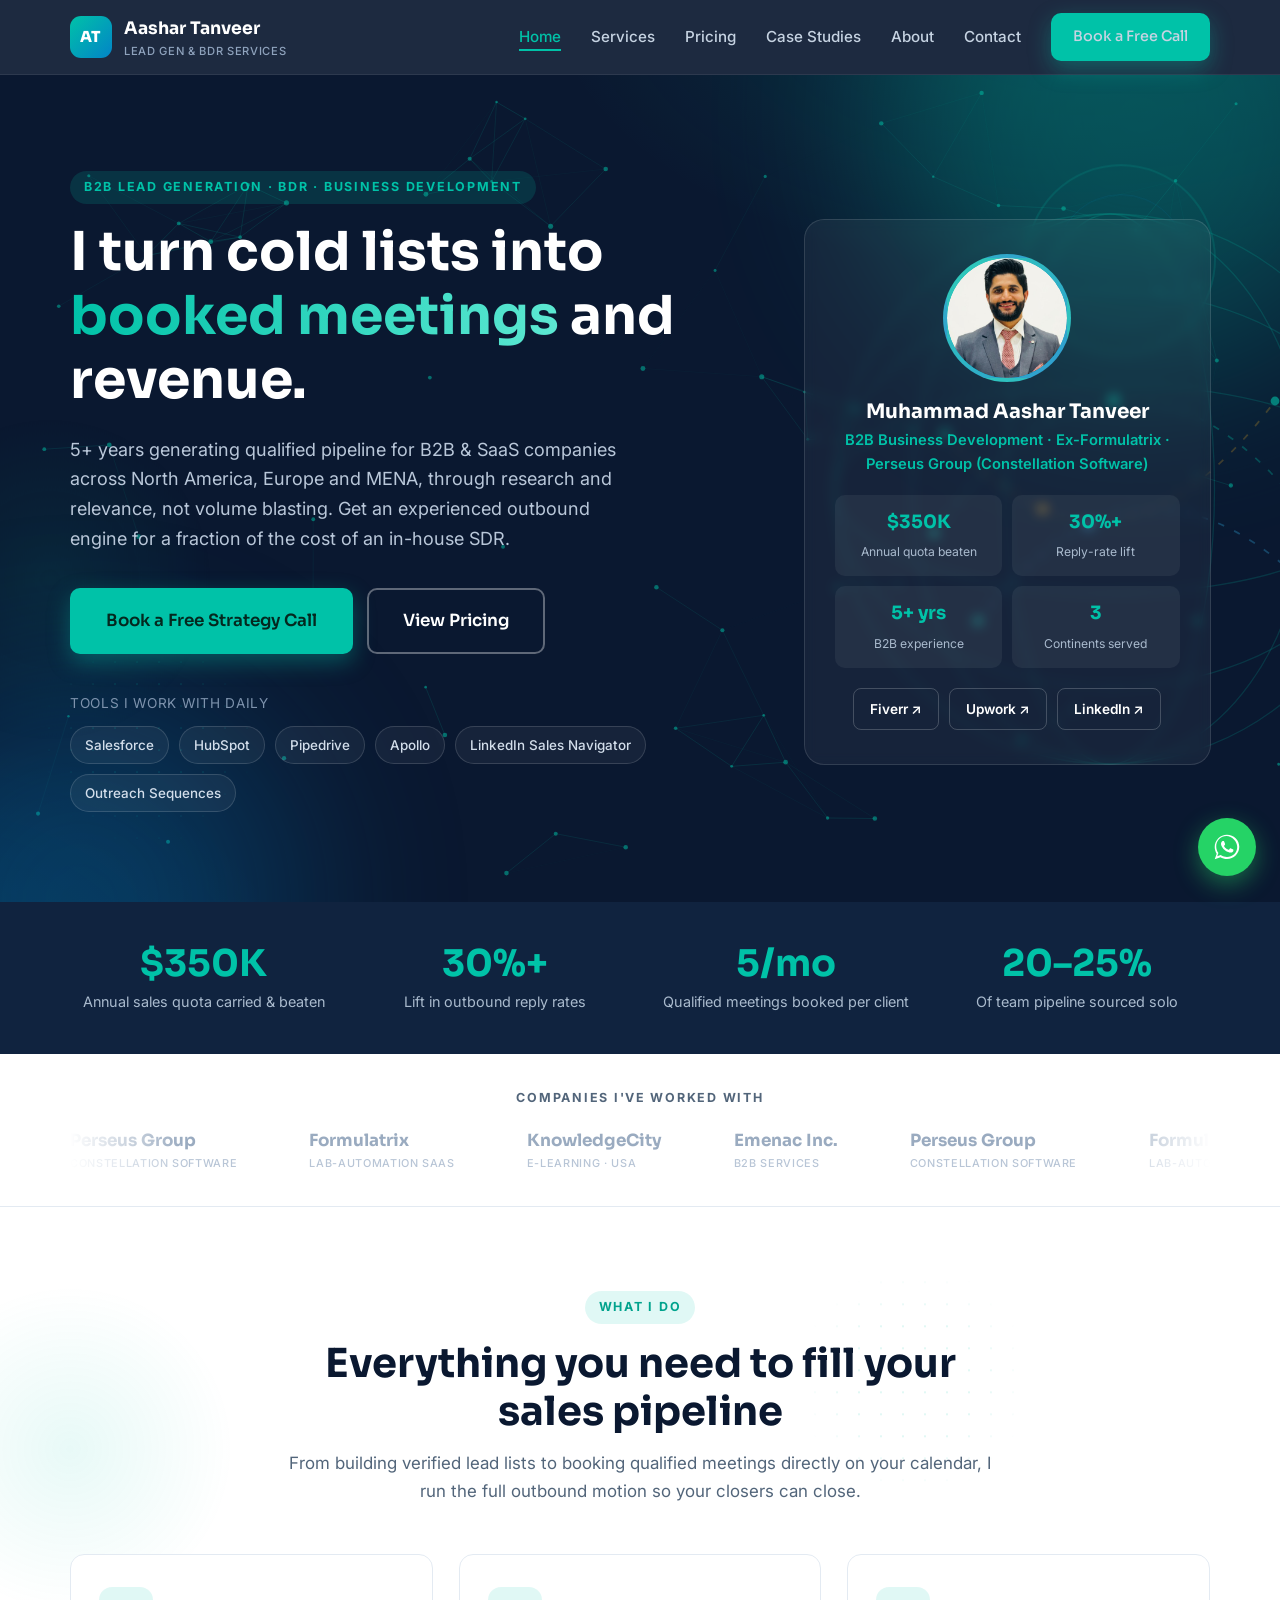
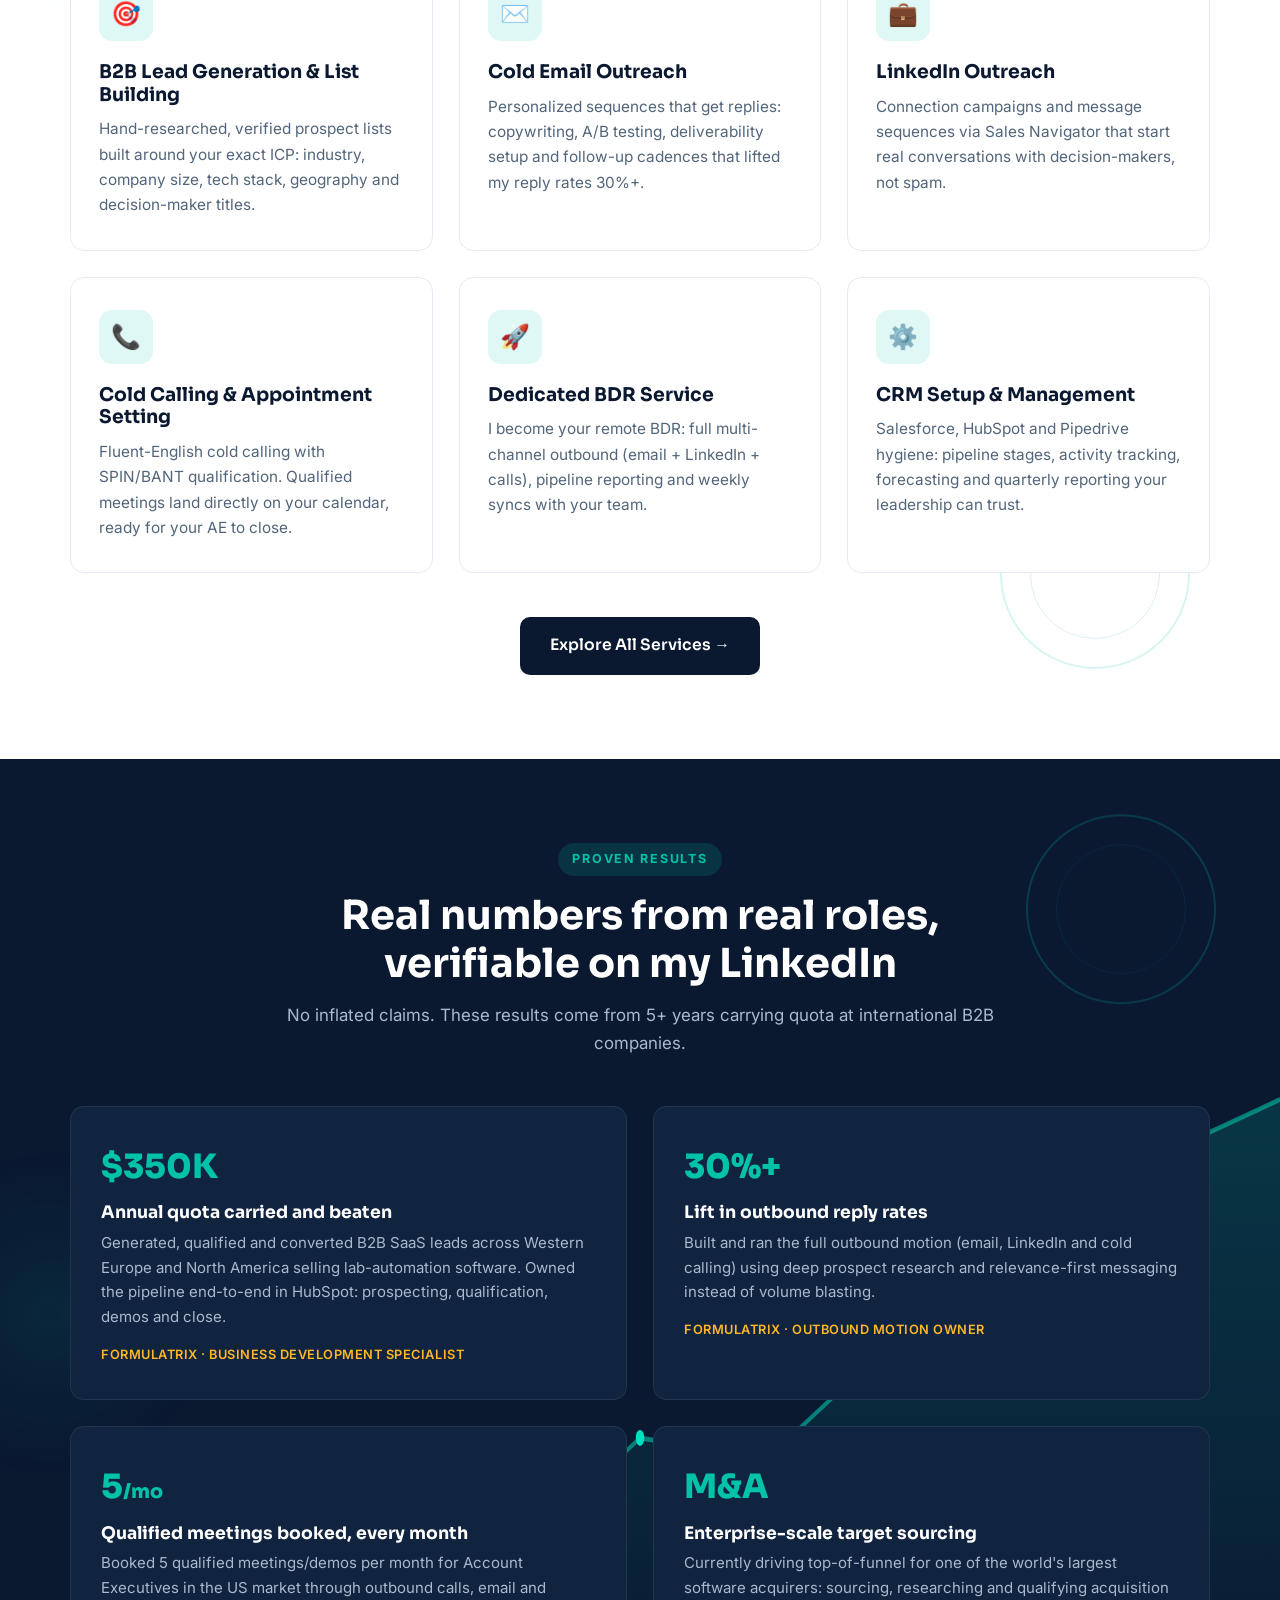
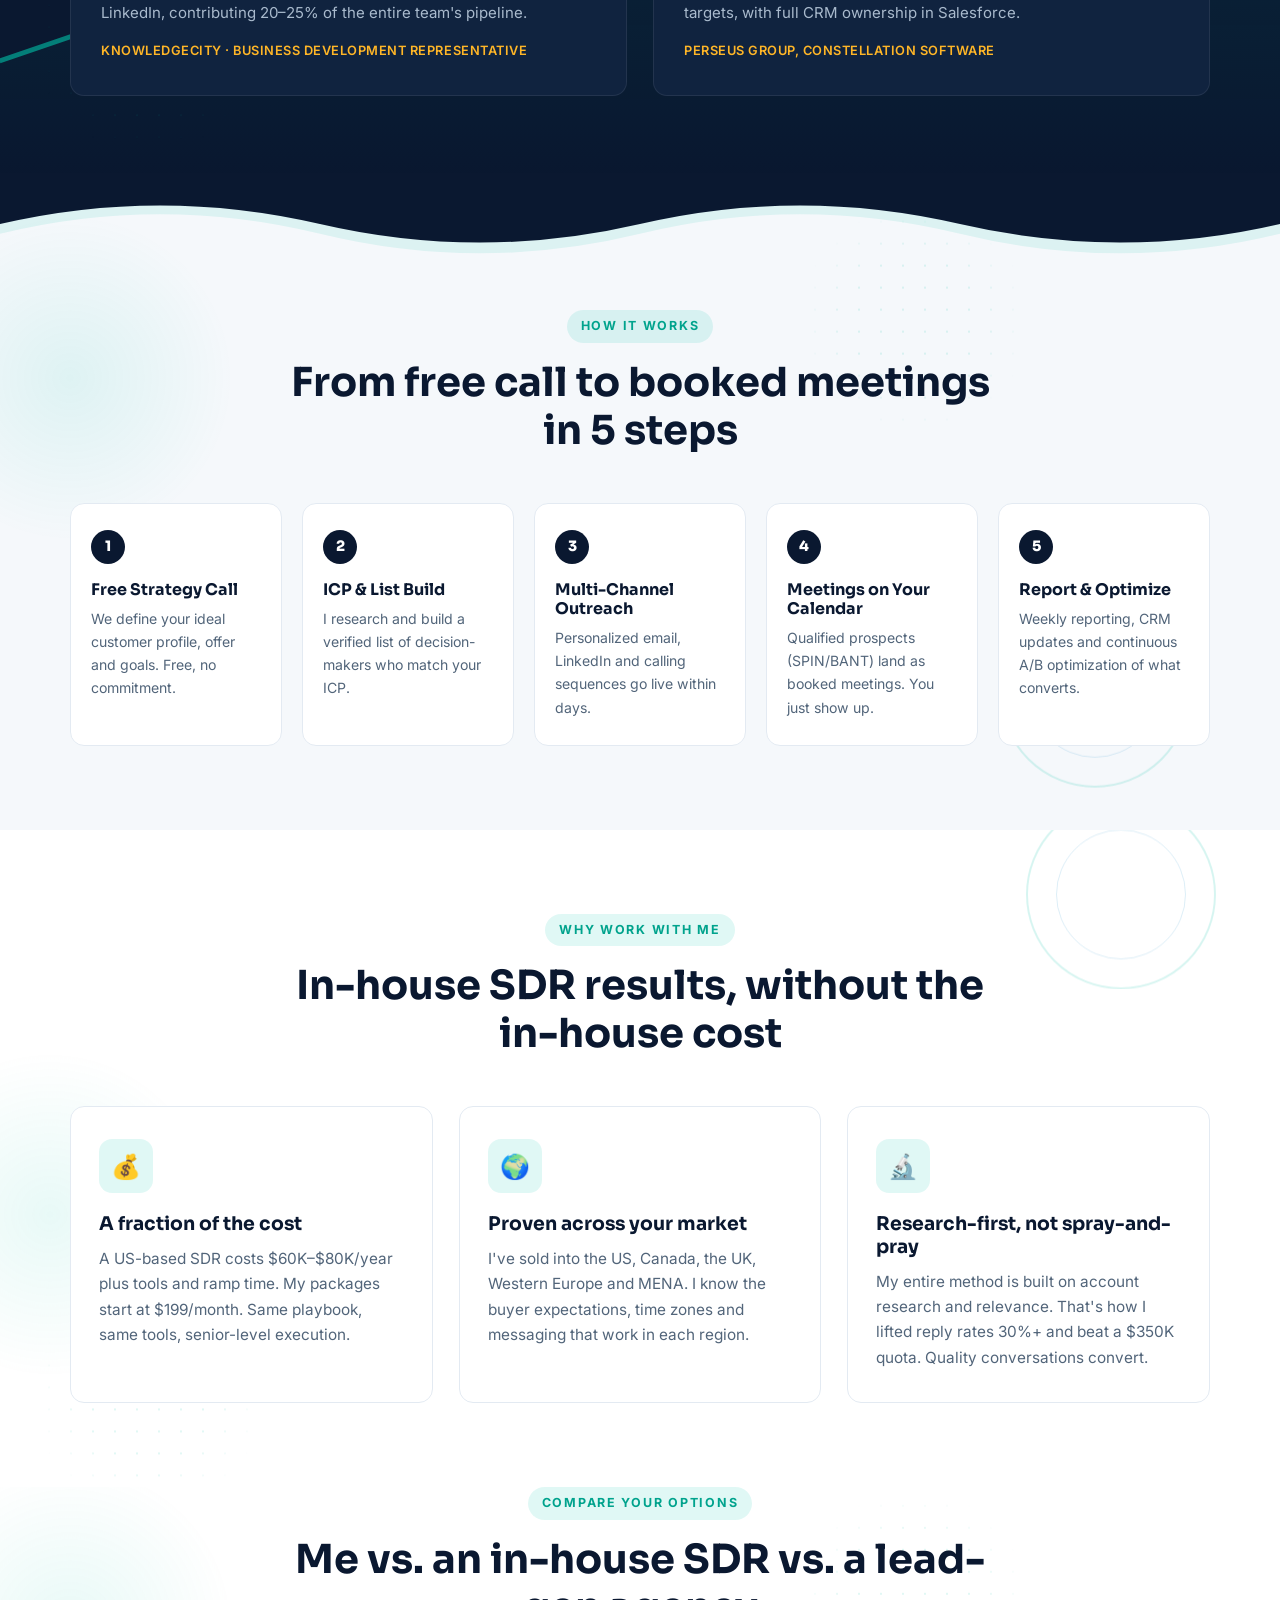
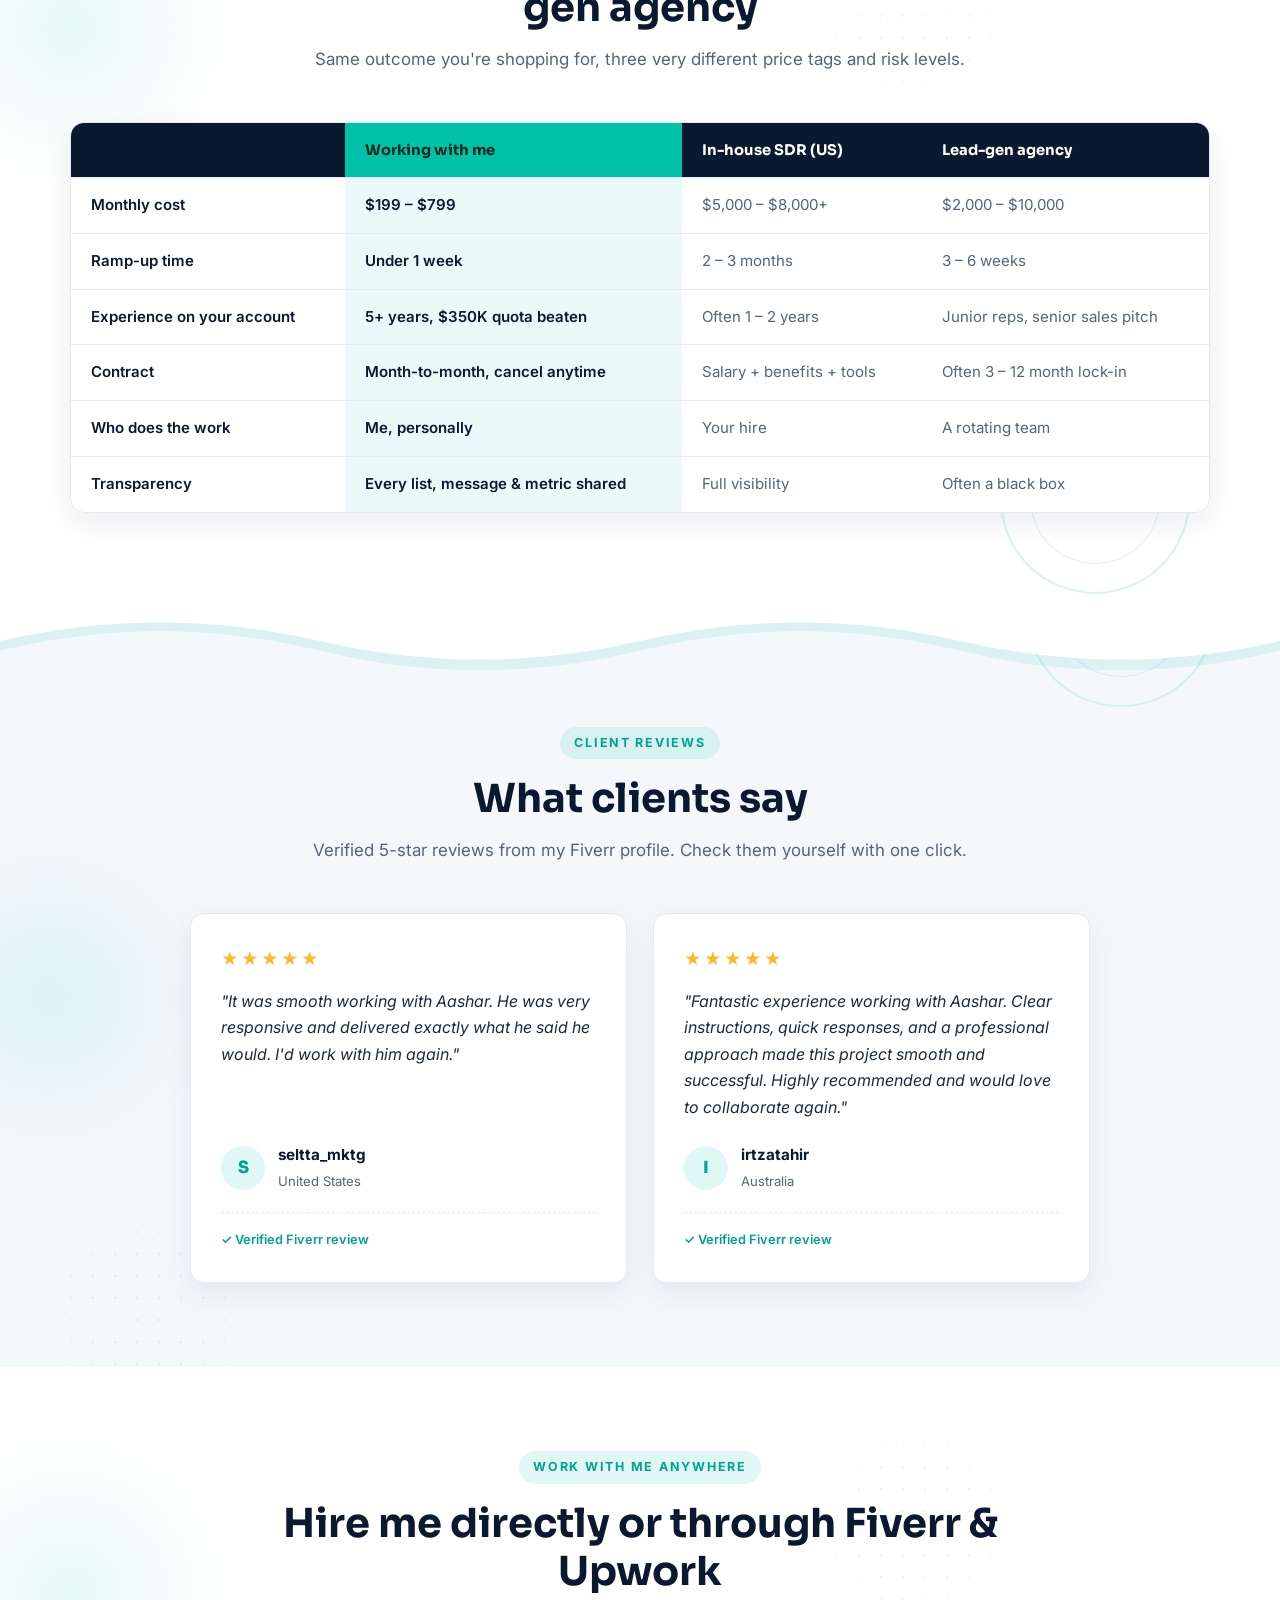
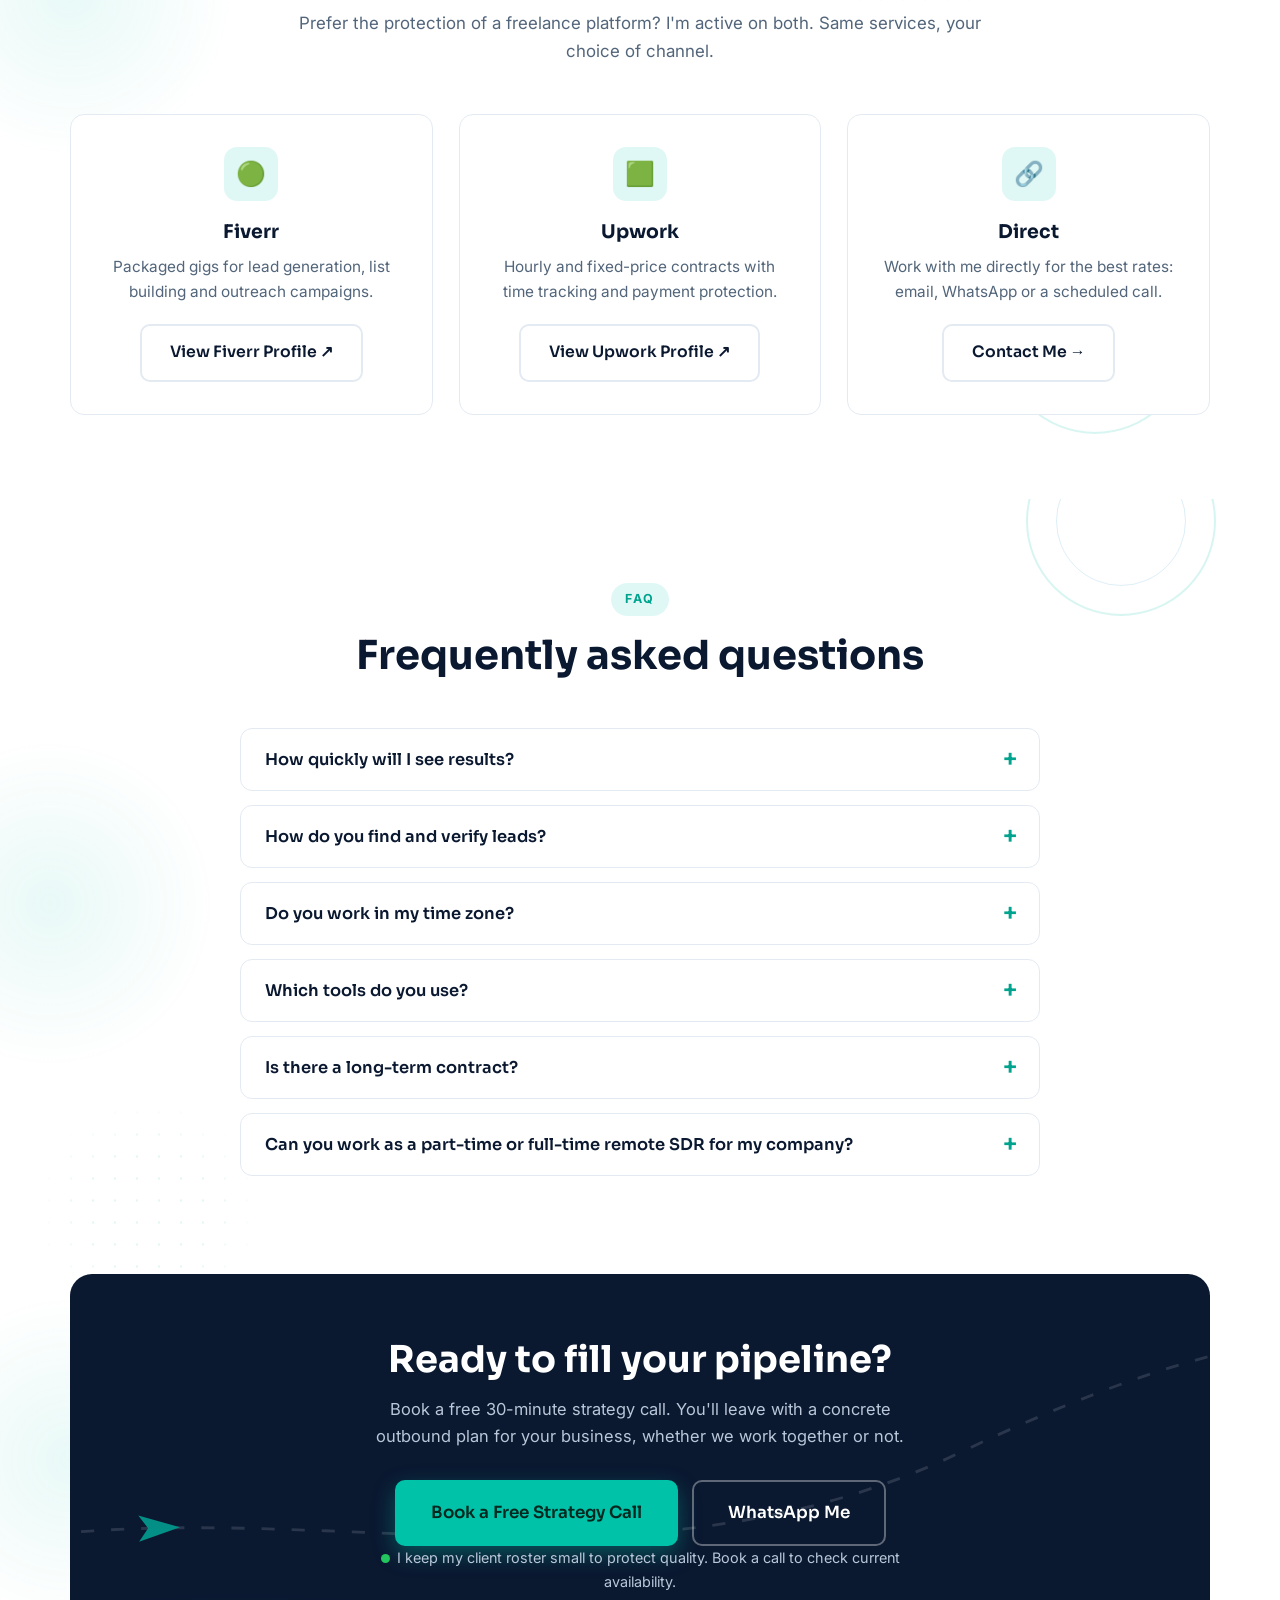
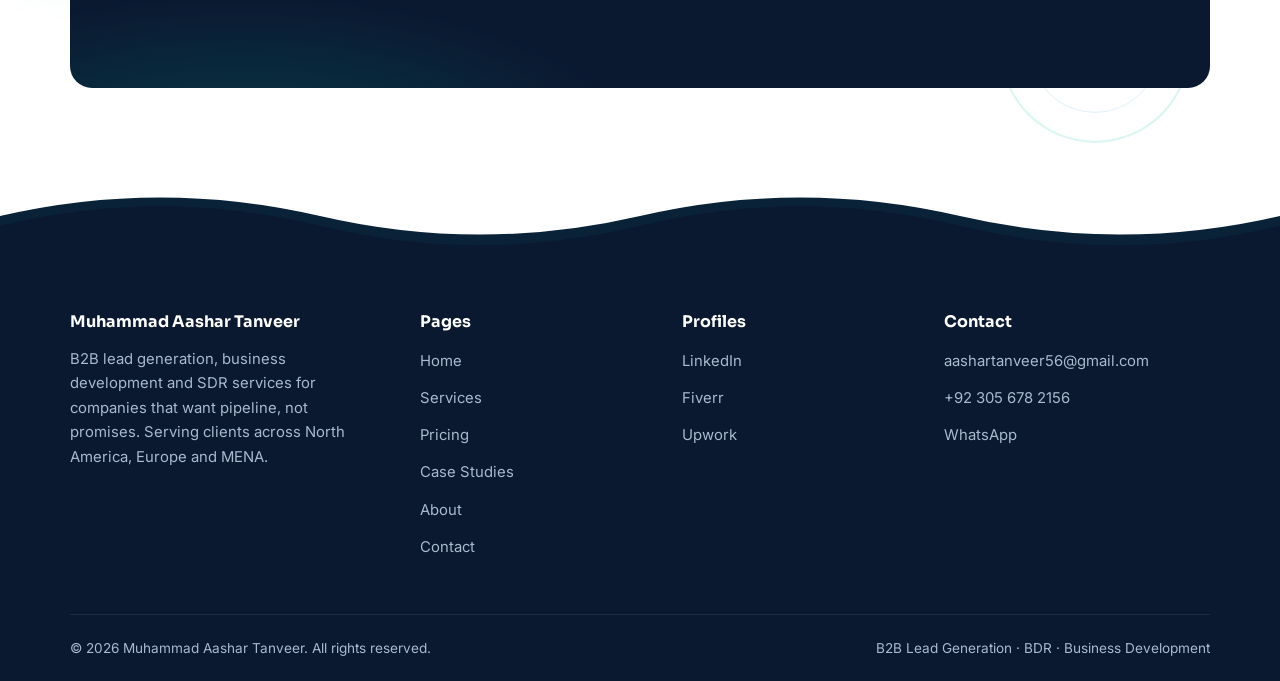
==== commit 94e146b4: "Add case studies page, comparison table, availability note and FAQ schema Co-Authored-By: Claude Fab" ====
--- a/index.html
+++ b/index.html
@@ -67,6 +67,44 @@
     "founder": { "@type": "Person", "name": "Muhammad Aashar Tanveer" }
   }
   </script>
+  <script type="application/ld+json">
+  {
+    "@context": "https://schema.org",
+    "@type": "FAQPage",
+    "mainEntity": [
+      {
+        "@type": "Question",
+        "name": "How quickly will I see results from B2B lead generation?",
+        "acceptedAnswer": { "@type": "Answer", "text": "List building and outreach start within the first week. Most clients see first replies within 1-2 weeks and first booked meetings within 2-4 weeks, depending on market and offer. Outbound compounds: months 2 and 3 consistently outperform month 1." }
+      },
+      {
+        "@type": "Question",
+        "name": "How do you find and verify leads?",
+        "acceptedAnswer": { "@type": "Answer", "text": "I combine LinkedIn Sales Navigator, Apollo and manual research to build lists matched to your exact ICP, then verify every email before outreach to protect your domain reputation and keep bounce rates low." }
+      },
+      {
+        "@type": "Question",
+        "name": "Do you work in US, UK or European time zones?",
+        "acceptedAnswer": { "@type": "Answer", "text": "Yes. I have 5+ years of experience working with US, Canadian, UK and European teams and structure my day for meaningful overlap with your business hours, including calls and same-day responses." }
+      },
+      {
+        "@type": "Question",
+        "name": "Which sales tools do you use?",
+        "acceptedAnswer": { "@type": "Answer", "text": "Salesforce, HubSpot and Pipedrive for CRM; Apollo and LinkedIn Sales Navigator for prospecting; plus standard sequencing and enrichment tools. I can work inside your existing stack or recommend an affordable one." }
+      },
+      {
+        "@type": "Question",
+        "name": "Is there a long-term contract?",
+        "acceptedAnswer": { "@type": "Answer", "text": "No. All packages are month-to-month and you can cancel anytime." }
+      },
+      {
+        "@type": "Question",
+        "name": "Can you work as a remote SDR or BDR for my company?",
+        "acceptedAnswer": { "@type": "Answer", "text": "Yes. The Dedicated BDR package embeds me in your team, CRM and stand-ups as your remote BDR at a fraction of the cost of a local hire. I am also open to longer-term SDR/BDR roles." }
+      }
+    ]
+  }
+  </script>
 </head>
 <body>
 
@@ -81,6 +119,7 @@
         <li><a href="index.html" class="active">Home</a></li>
         <li><a href="services.html">Services</a></li>
         <li><a href="pricing.html">Pricing</a></li>
+        <li><a href="case-studies.html">Case Studies</a></li>
         <li><a href="about.html">About</a></li>
         <li><a href="contact.html">Contact</a></li>
         <li><a href="contact.html" class="btn btn-primary">Book a Free Call</a></li>
@@ -327,6 +366,37 @@
     </div>
   </section>
 
+  <!-- ================= COMPARISON ================= -->
+  <section style="padding-top:0;">
+    <div class="container">
+      <div class="section-head center reveal">
+        <span class="eyebrow">Compare Your Options</span>
+        <h2>Me vs. an in-house SDR vs. a lead-gen agency</h2>
+        <p>Same outcome you're shopping for, three very different price tags and risk levels.</p>
+      </div>
+      <div class="compare-wrap reveal">
+        <table class="compare">
+          <thead>
+            <tr>
+              <th></th>
+              <th class="hl-col">Working with me</th>
+              <th>In-house SDR (US)</th>
+              <th>Lead-gen agency</th>
+            </tr>
+          </thead>
+          <tbody>
+            <tr><td>Monthly cost</td><td class="hl-col">$199 – $799</td><td>$5,000 – $8,000+</td><td>$2,000 – $10,000</td></tr>
+            <tr><td>Ramp-up time</td><td class="hl-col">Under 1 week</td><td>2 – 3 months</td><td>3 – 6 weeks</td></tr>
+            <tr><td>Experience on your account</td><td class="hl-col">5+ years, $350K quota beaten</td><td>Often 1 – 2 years</td><td>Junior reps, senior sales pitch</td></tr>
+            <tr><td>Contract</td><td class="hl-col">Month-to-month, cancel anytime</td><td>Salary + benefits + tools</td><td>Often 3 – 12 month lock-in</td></tr>
+            <tr><td>Who does the work</td><td class="hl-col">Me, personally</td><td>Your hire</td><td>A rotating team</td></tr>
+            <tr><td>Transparency</td><td class="hl-col">Every list, message &amp; metric shared</td><td>Full visibility</td><td>Often a black box</td></tr>
+          </tbody>
+        </table>
+      </div>
+    </div>
+  </section>
+
   <!-- ================= TESTIMONIALS ================= -->
   <section class="bg-soft has-wave">
     <div class="wave-divider" aria-hidden="true">
@@ -449,6 +519,7 @@
           <a href="contact.html" class="btn btn-primary btn-lg">Book a Free Strategy Call</a>
           <a href="https://wa.me/923056782156" target="_blank" rel="noopener" class="btn btn-outline btn-lg">WhatsApp Me</a>
         </div>
+        <p class="availability"><span class="dot"></span>I keep my client roster small to protect quality. Book a call to check current availability.</p>
       </div>
     </div>
   </section>
@@ -472,6 +543,7 @@
           <li><a href="index.html">Home</a></li>
           <li><a href="services.html">Services</a></li>
           <li><a href="pricing.html">Pricing</a></li>
+          <li><a href="case-studies.html">Case Studies</a></li>
           <li><a href="about.html">About</a></li>
           <li><a href="contact.html">Contact</a></li>
         </ul>
--- a/css/style.css
+++ b/css/style.css
@@ -453,6 +453,109 @@
   display: inline-flex; align-items: center; gap: 6px;
   margin-top: 18px; padding-top: 16px; border-top: 1px dashed var(--line);
   font-size: 0.8rem; font-weight: 600; color: var(--teal-dark);
+}
+
+/* ---------- Comparison table ---------- */
+.compare-wrap { overflow-x: auto; border-radius: var(--radius); box-shadow: var(--shadow); }
+.compare {
+  width: 100%;
+  min-width: 680px;
+  border-collapse: separate;
+  border-spacing: 0;
+  background: var(--white);
+  border: 1px solid var(--line);
+  border-radius: var(--radius);
+  overflow: hidden;
+}
+.compare th, .compare td {
+  padding: 15px 20px;
+  text-align: left;
+  font-size: 0.94rem;
+  border-bottom: 1px solid var(--line);
+  color: var(--slate);
+}
+.compare thead th {
+  background: var(--navy);
+  color: var(--white);
+  font-family: var(--font-head);
+  font-size: 0.92rem;
+}
+.compare thead th.hl-col { background: var(--teal); color: #04281f; }
+.compare td.hl-col { background: rgba(0, 194, 168, 0.08); font-weight: 600; color: var(--navy); }
+.compare td:first-child { font-weight: 600; color: var(--navy); }
+.compare tbody tr:last-child td { border-bottom: none; }
+
+/* ---------- CTA availability note ---------- */
+.availability {
+  margin-top: 22px;
+  font-size: 0.9rem;
+  color: #a9bacd;
+}
+.availability .dot {
+  display: inline-block;
+  width: 9px; height: 9px;
+  border-radius: 50%;
+  background: #22c55e;
+  margin-right: 7px;
+}
+
+/* ---------- Case studies ---------- */
+.case-card {
+  background: var(--white);
+  border: 1px solid var(--line);
+  border-radius: 18px;
+  padding: 42px 38px;
+  margin-bottom: 36px;
+  box-shadow: var(--shadow);
+}
+.case-tag {
+  display: inline-block;
+  font-size: 0.75rem;
+  font-weight: 700;
+  letter-spacing: 0.1em;
+  text-transform: uppercase;
+  color: var(--teal-dark);
+  background: var(--teal-soft);
+  padding: 5px 13px;
+  border-radius: 100px;
+  margin-bottom: 14px;
+}
+.case-card h3 { font-size: 1.45rem; margin-bottom: 8px; }
+.case-card .case-sub { color: var(--slate); font-size: 0.98rem; margin-bottom: 26px; }
+.case-grid {
+  display: grid;
+  grid-template-columns: repeat(4, 1fr);
+  gap: 18px;
+}
+.case-step {
+  background: var(--bg-soft);
+  border: 1px solid var(--line);
+  border-radius: 12px;
+  padding: 20px 18px;
+}
+.case-step h4 {
+  font-size: 0.75rem;
+  font-weight: 800;
+  letter-spacing: 0.1em;
+  text-transform: uppercase;
+  color: var(--teal-dark);
+  margin-bottom: 9px;
+}
+.case-step p { font-size: 0.9rem; color: var(--slate); }
+.case-results {
+  display: flex;
+  flex-wrap: wrap;
+  gap: 12px;
+  margin-top: 24px;
+}
+.case-results span {
+  background: var(--navy);
+  color: var(--teal);
+  font-family: var(--font-head);
+  font-weight: 700;
+  font-size: 0.9rem;
+  padding: 9px 18px;
+  border-radius: 100px;
 }
 
 /* ---------- Timeline (about) ---------- */
@@ -1123,6 +1226,7 @@
   .steps-grid { grid-template-columns: repeat(2, 1fr); }
   .testi-grid { grid-template-columns: 1fr; }
   .results-grid { grid-template-columns: 1fr; }
+  .case-grid { grid-template-columns: 1fr 1fr; }
   .contact-grid { grid-template-columns: 1fr; }
   .footer-grid { grid-template-columns: 1fr 1fr; }
 }
@@ -1135,5 +1239,7 @@
   .cta-band { padding: 48px 24px; }
   .story-photo { float: none; margin: 0 auto 26px; }
   .has-wave { padding-top: 110px; }
+  .case-grid { grid-template-columns: 1fr; }
+  .case-card { padding: 30px 24px; }
   .footer-grid { grid-template-columns: 1fr; }
 }
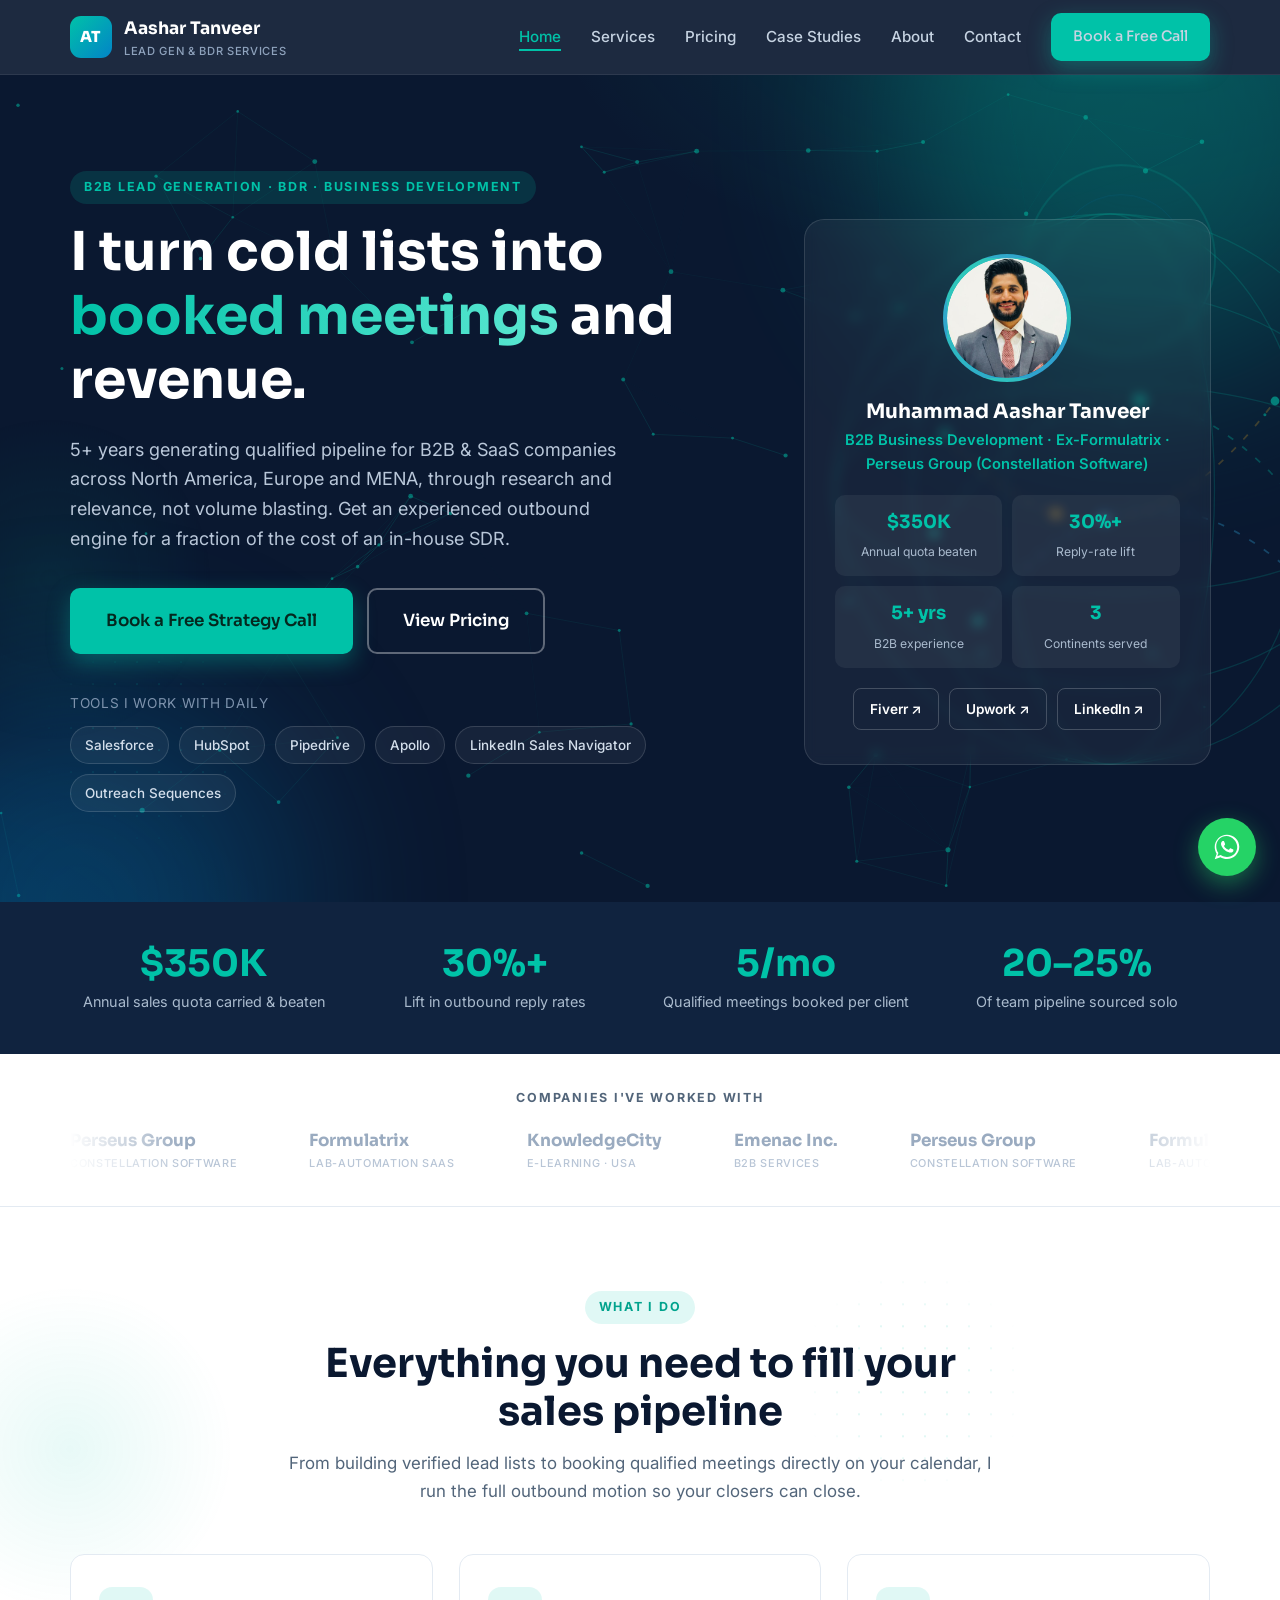
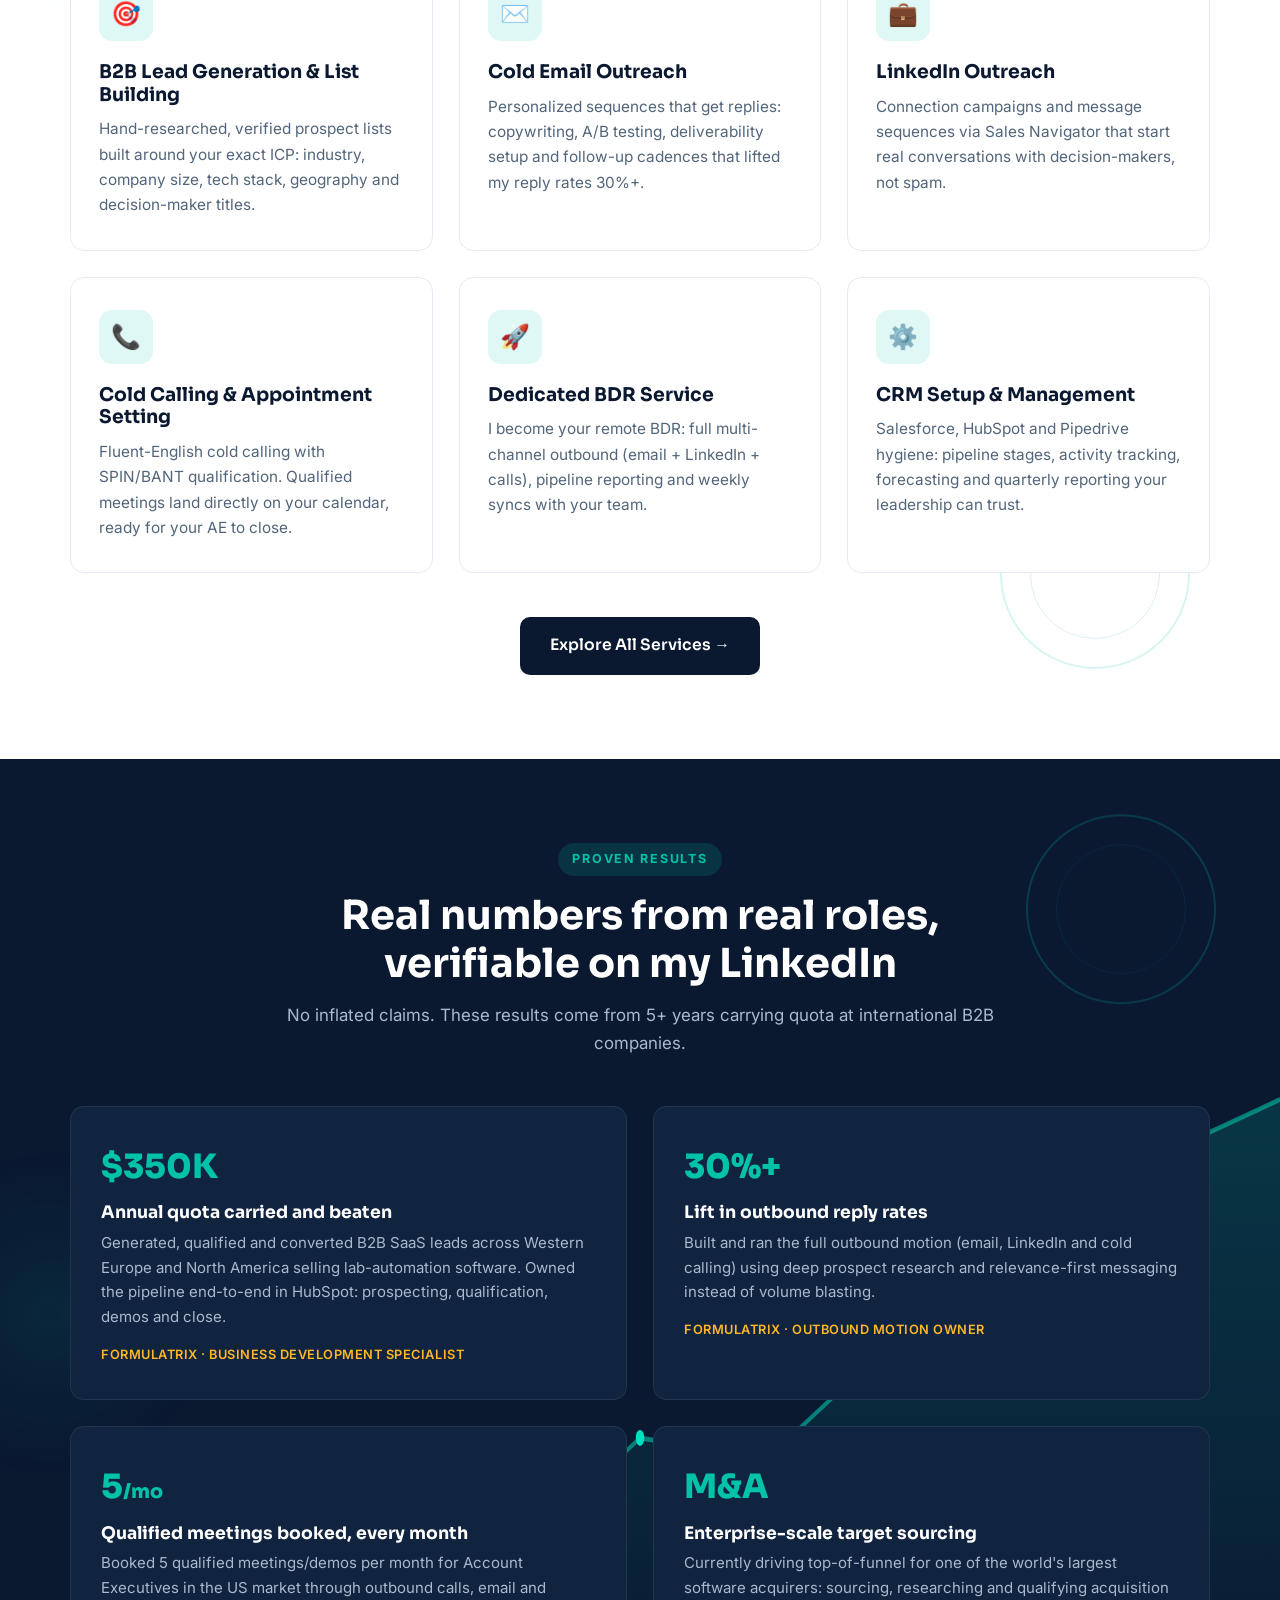
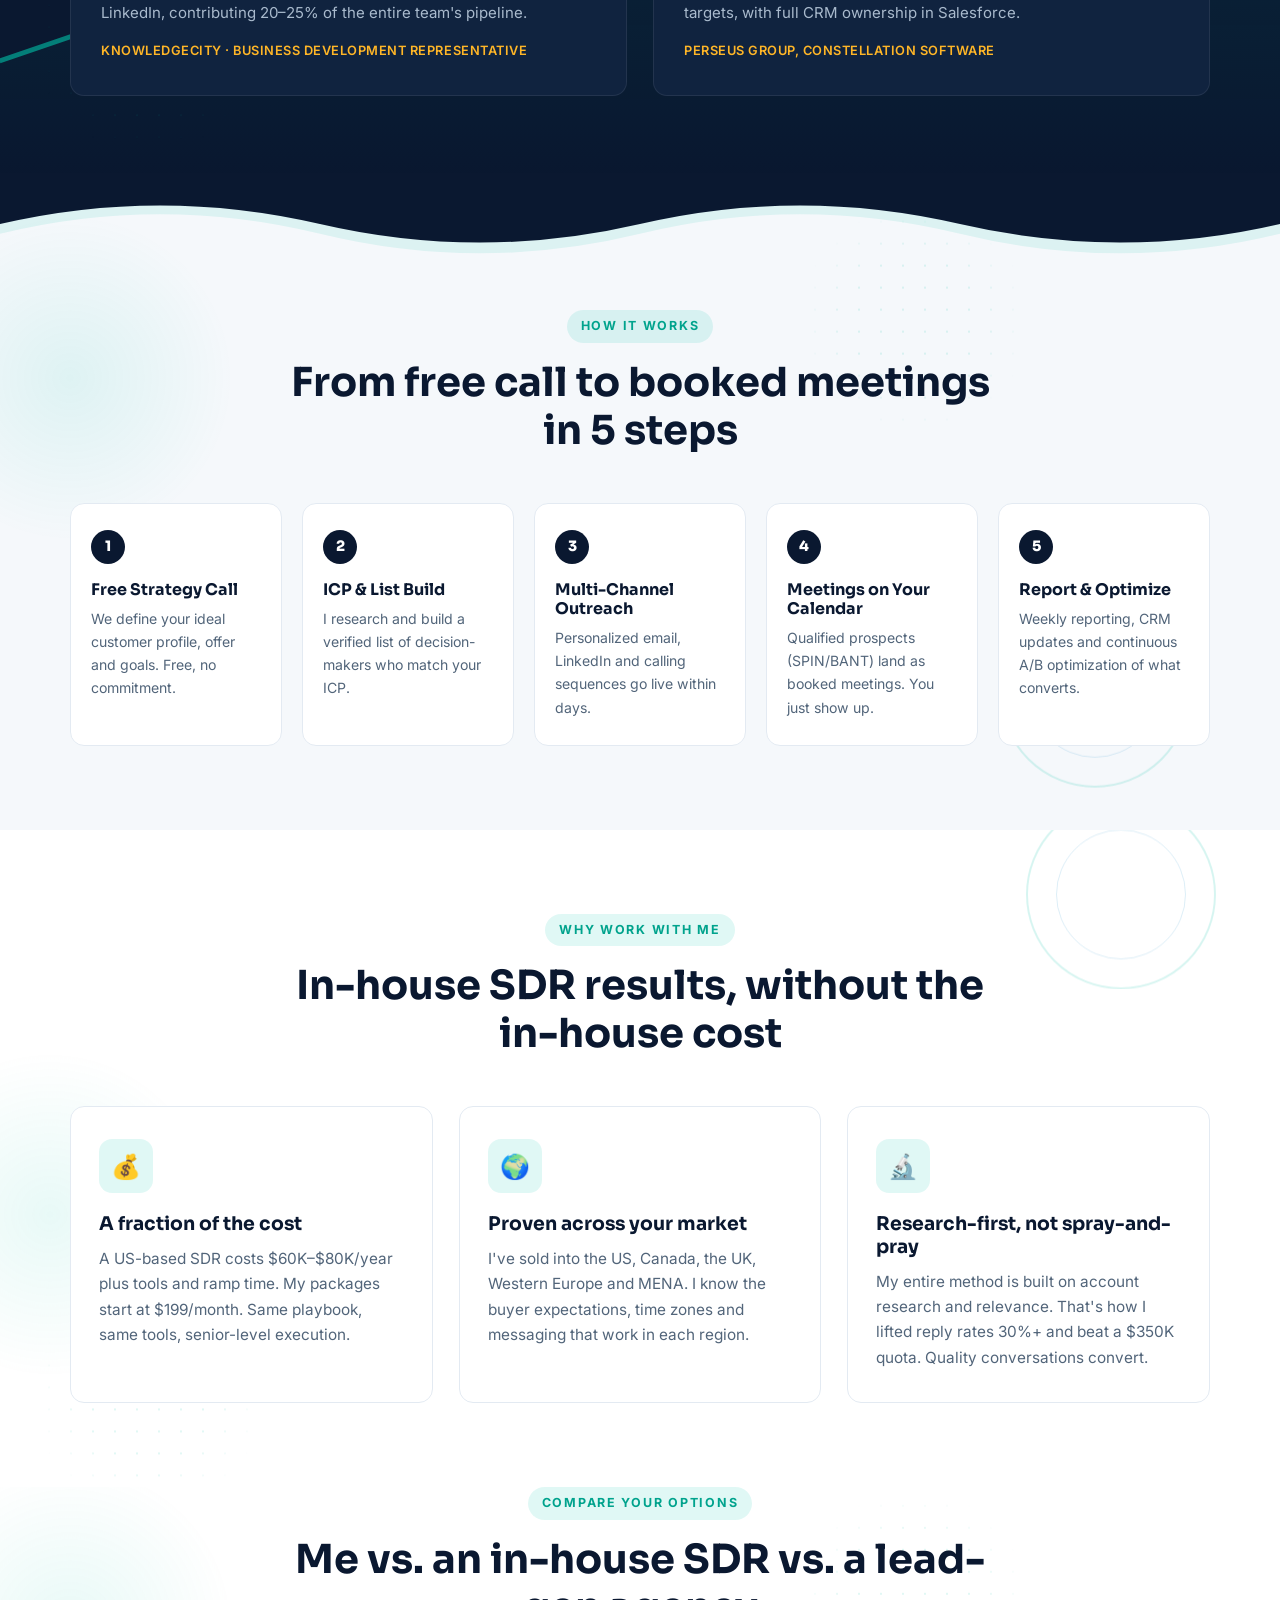
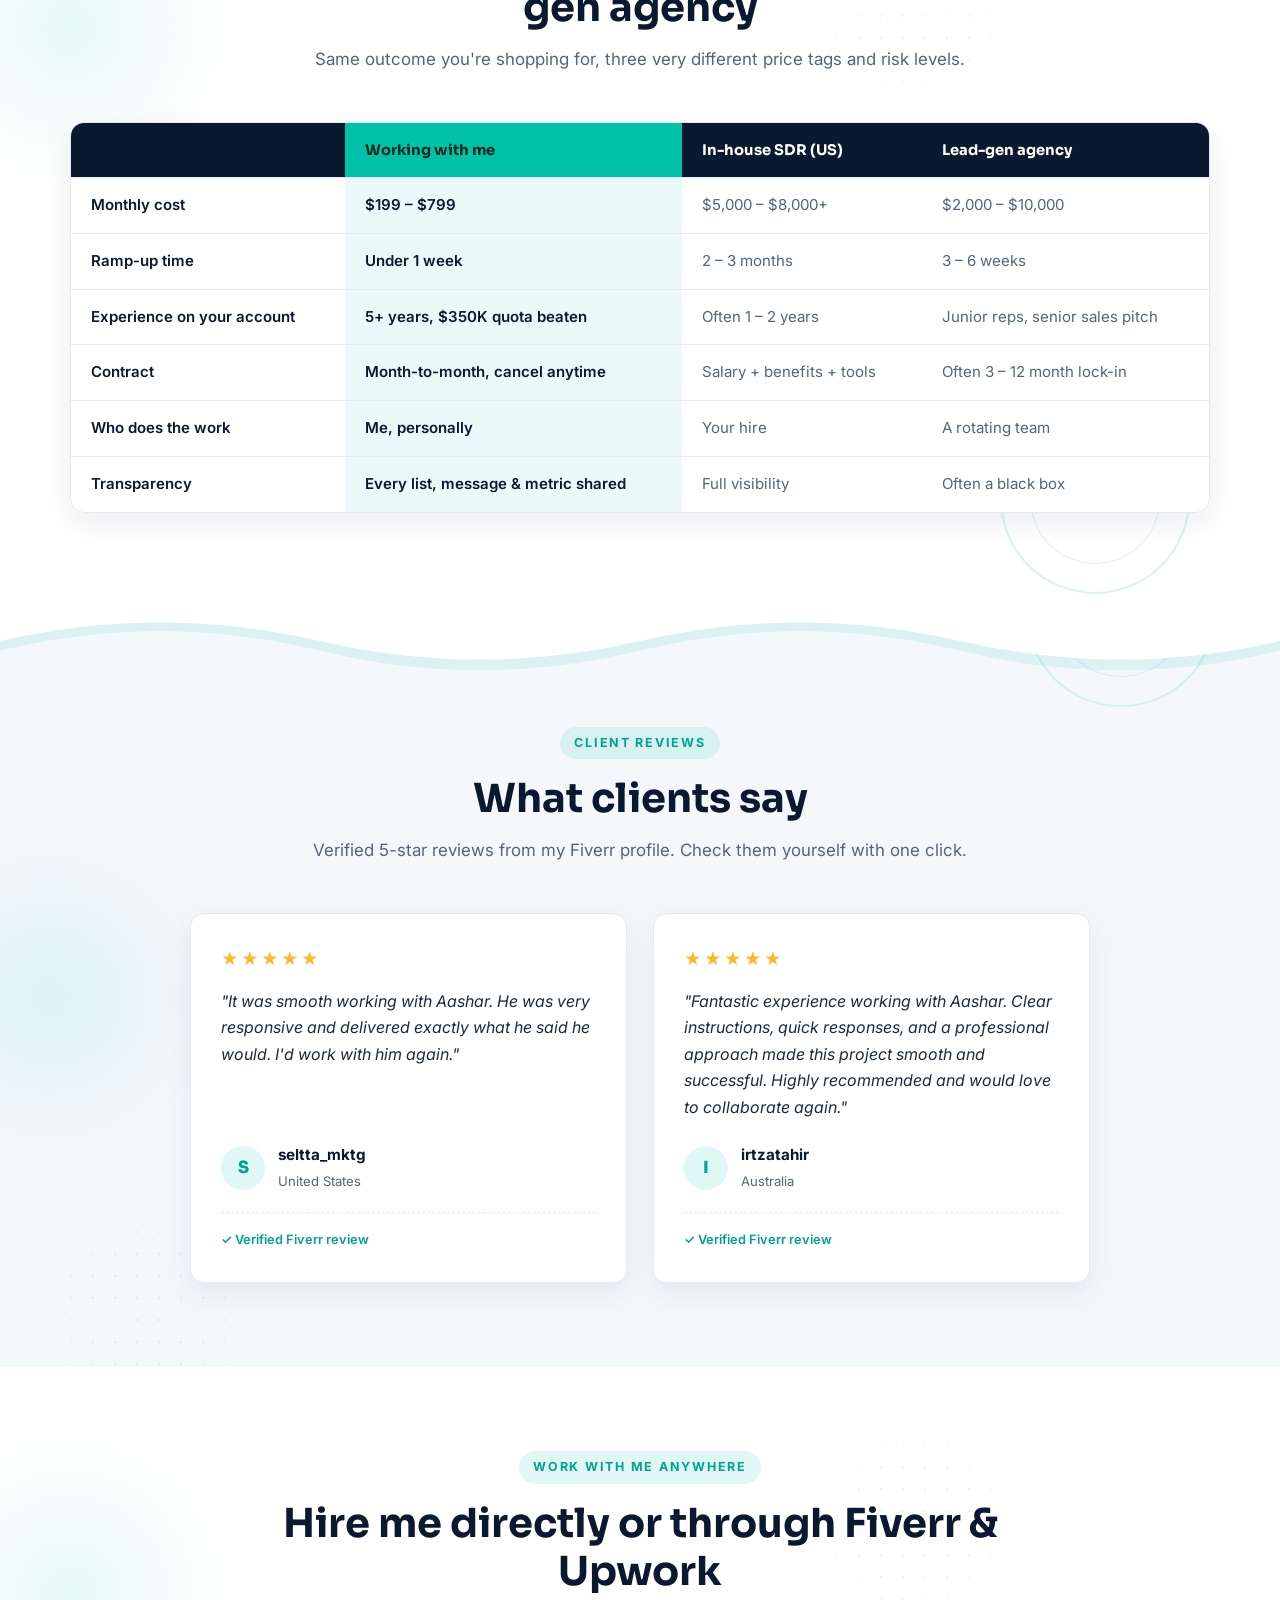
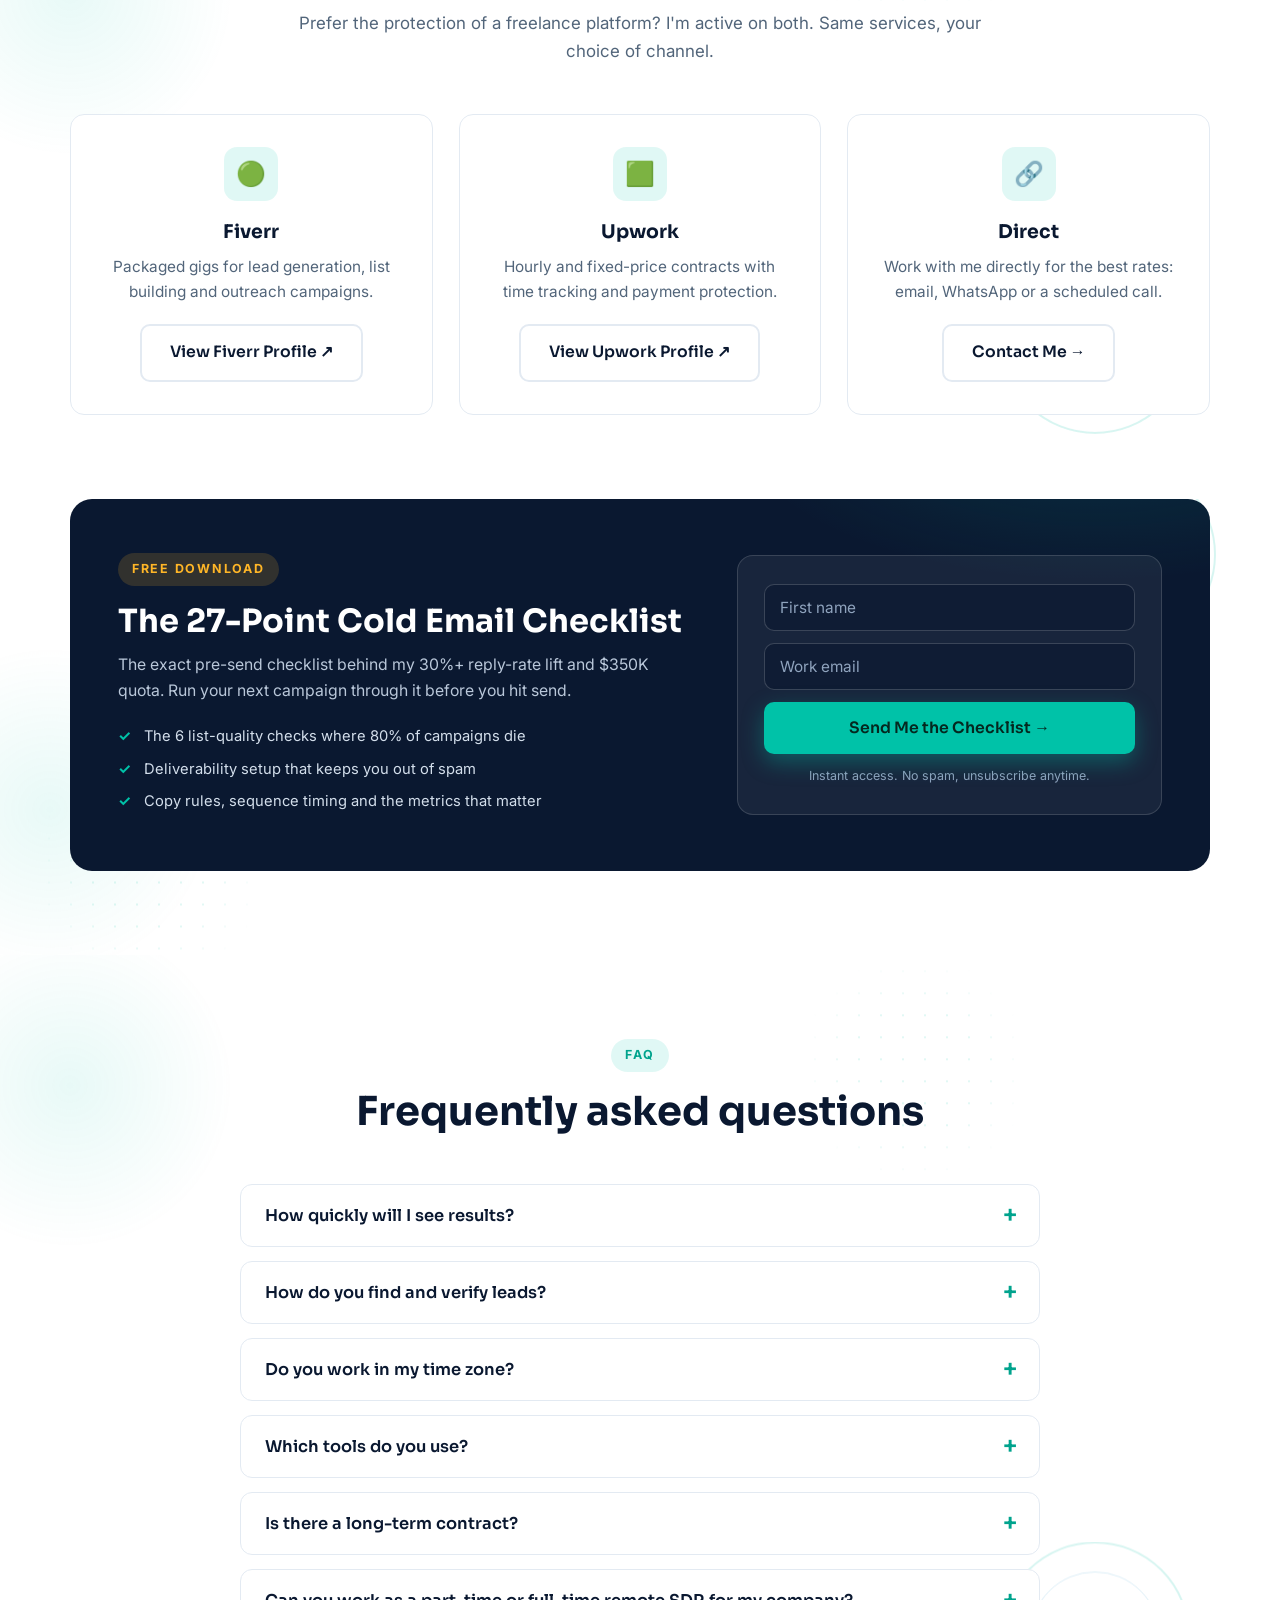
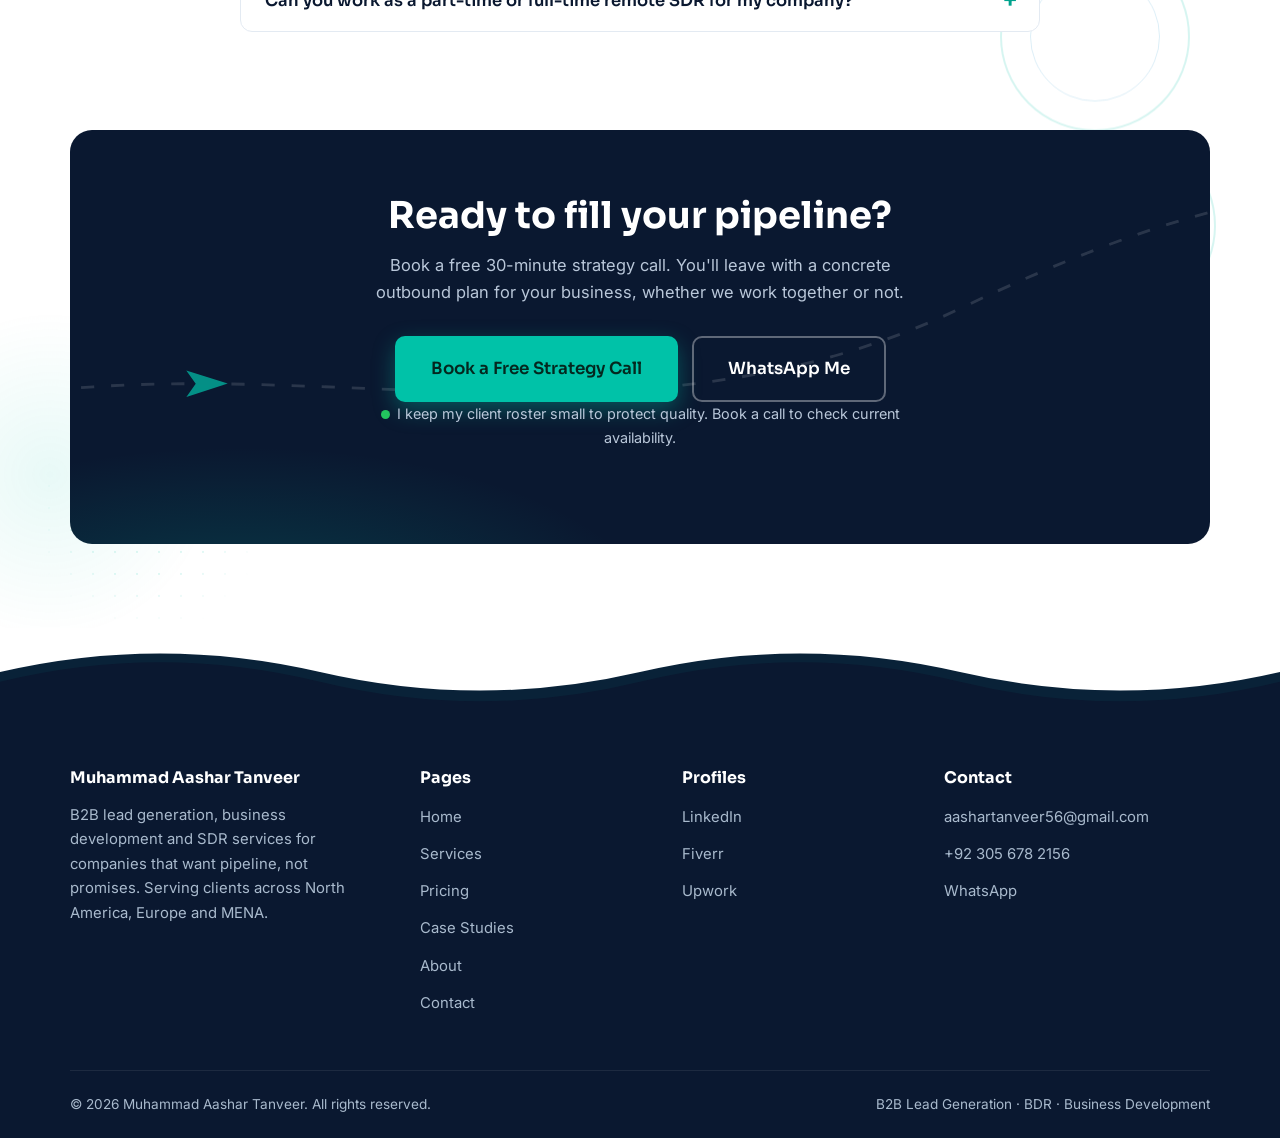
==== commit 8d94cb5e: "Add GA4 analytics scaffold and cold-email checklist lead magnet Co-Authored-By: Claude Fable 5 <nore" ====
--- a/index.html
+++ b/index.html
@@ -465,6 +465,36 @@
     </div>
   </section>
 
+  <!-- ================= LEAD MAGNET ================= -->
+  <section style="padding-top:0;">
+    <div class="container">
+      <div class="magnet-band reveal">
+        <div>
+          <span class="eyebrow">Free Download</span>
+          <h2>The 27-Point Cold Email Checklist</h2>
+          <p>The exact pre-send checklist behind my 30%+ reply-rate lift and $350K quota. Run your next campaign through it before you hit send.</p>
+          <ul class="magnet-points">
+            <li>The 6 list-quality checks where 80% of campaigns die</li>
+            <li>Deliverability setup that keeps you out of spam</li>
+            <li>Copy rules, sequence timing and the metrics that matter</li>
+          </ul>
+        </div>
+        <form class="magnet-form" action="https://formsubmit.co/aashartanveer56@gmail.com" method="POST">
+          <input type="hidden" name="_subject" value="New checklist lead: aashartanveer.github.io">
+          <input type="hidden" name="_captcha" value="false">
+          <input type="hidden" name="_template" value="table">
+          <input type="hidden" name="_next" value="https://aashartanveer.github.io/checklist.html">
+          <input type="hidden" name="lead_magnet" value="cold-email-checklist">
+          <input type="text" name="_honey" style="display:none">
+          <input type="text" name="name" placeholder="First name">
+          <input type="email" name="email" required placeholder="Work email">
+          <button type="submit" class="btn btn-primary">Send Me the Checklist →</button>
+          <p class="fine">Instant access. No spam, unsubscribe anytime.</p>
+        </form>
+      </div>
+    </div>
+  </section>
+
   <!-- ================= FAQ ================= -->
   <section>
     <div class="container">
@@ -576,6 +606,7 @@
   </a>
 
   <script src="js/main.js"></script>
+  <script src="js/analytics.js"></script>
   <script src="js/prices.js"></script>
 </body>
 </html>
--- a/css/style.css
+++ b/css/style.css
@@ -556,6 +556,117 @@
   font-size: 0.9rem;
   padding: 9px 18px;
   border-radius: 100px;
+}
+
+/* ---------- Lead magnet band ---------- */
+.magnet-band {
+  background:
+    radial-gradient(600px 260px at 90% -20%, rgba(0, 194, 168, 0.14), transparent 60%),
+    var(--navy);
+  border-radius: 22px;
+  padding: 54px 48px;
+  color: var(--white);
+  display: grid;
+  grid-template-columns: 1.15fr 0.85fr;
+  gap: 44px;
+  align-items: center;
+}
+.magnet-band .eyebrow { background: rgba(255, 182, 39, 0.16); color: var(--amber); }
+.magnet-band h2 { color: var(--white); font-size: clamp(1.4rem, 2.6vw, 2rem); margin-bottom: 12px; }
+.magnet-band p { color: #b9c7d9; font-size: 0.99rem; }
+.magnet-points { list-style: none; margin-top: 16px; }
+.magnet-points li {
+  color: #d3deeb;
+  font-size: 0.92rem;
+  padding: 4px 0 4px 26px;
+  position: relative;
+}
+.magnet-points li::before {
+  content: "✓";
+  position: absolute;
+  left: 0;
+  color: var(--teal);
+  font-weight: 700;
+}
+.magnet-form {
+  background: rgba(255, 255, 255, 0.06);
+  border: 1px solid rgba(255, 255, 255, 0.14);
+  border-radius: 16px;
+  padding: 28px 26px;
+}
+.magnet-form input[type="text"], .magnet-form input[type="email"] {
+  width: 100%;
+  padding: 13px 15px;
+  margin-bottom: 12px;
+  border: 1.5px solid rgba(255, 255, 255, 0.18);
+  border-radius: 10px;
+  background: rgba(10, 24, 48, 0.6);
+  color: var(--white);
+  font-family: var(--font-body);
+  font-size: 0.96rem;
+}
+.magnet-form input::placeholder { color: #8fa3bd; }
+.magnet-form input:focus { outline: none; border-color: var(--teal); }
+.magnet-form .btn { width: 100%; justify-content: center; }
+.magnet-form .fine { font-size: 0.78rem; color: #8fa3bd; text-align: center; margin-top: 12px; }
+
+/* ---------- Checklist page ---------- */
+.check-group { margin-bottom: 46px; }
+.check-group h2 {
+  font-size: 1.35rem;
+  margin-bottom: 20px;
+  display: flex;
+  align-items: center;
+  gap: 14px;
+}
+.check-num {
+  width: 40px; height: 40px;
+  flex-shrink: 0;
+  border-radius: 50%;
+  background: var(--teal);
+  color: #04281f;
+  display: grid;
+  place-items: center;
+  font-size: 1.05rem;
+  font-weight: 800;
+}
+.check-list { list-style: none; }
+.check-list li {
+  position: relative;
+  padding: 13px 16px 13px 52px;
+  margin-bottom: 10px;
+  background: var(--white);
+  border: 1px solid var(--line);
+  border-radius: 12px;
+  color: var(--slate);
+  font-size: 0.97rem;
+}
+.check-list li::before {
+  content: "";
+  position: absolute;
+  left: 16px;
+  top: 15px;
+  width: 22px; height: 22px;
+  border: 2px solid var(--teal);
+  border-radius: 6px;
+  background: var(--teal-soft);
+}
+.check-list li::after {
+  content: "✓";
+  position: absolute;
+  left: 21px;
+  top: 13px;
+  color: var(--teal-dark);
+  font-weight: 800;
+  font-size: 0.9rem;
+}
+
+@media print {
+  .site-header, .wa-float, .cta-band, .site-footer, .scroll-progress, .hero-ctas, .fx-canvas, .bg-shape { display: none !important; }
+  .page-hero { background: none; color: #000; padding: 20px 0; }
+  .page-hero h1, .page-hero p { color: #000; animation: none; }
+  .check-list li { break-inside: avoid; }
+  section { padding: 10px 0; }
 }
 
 /* ---------- Timeline (about) ---------- */
@@ -1227,6 +1338,7 @@
   .testi-grid { grid-template-columns: 1fr; }
   .results-grid { grid-template-columns: 1fr; }
   .case-grid { grid-template-columns: 1fr 1fr; }
+  .magnet-band { grid-template-columns: 1fr; padding: 40px 30px; }
   .contact-grid { grid-template-columns: 1fr; }
   .footer-grid { grid-template-columns: 1fr 1fr; }
 }
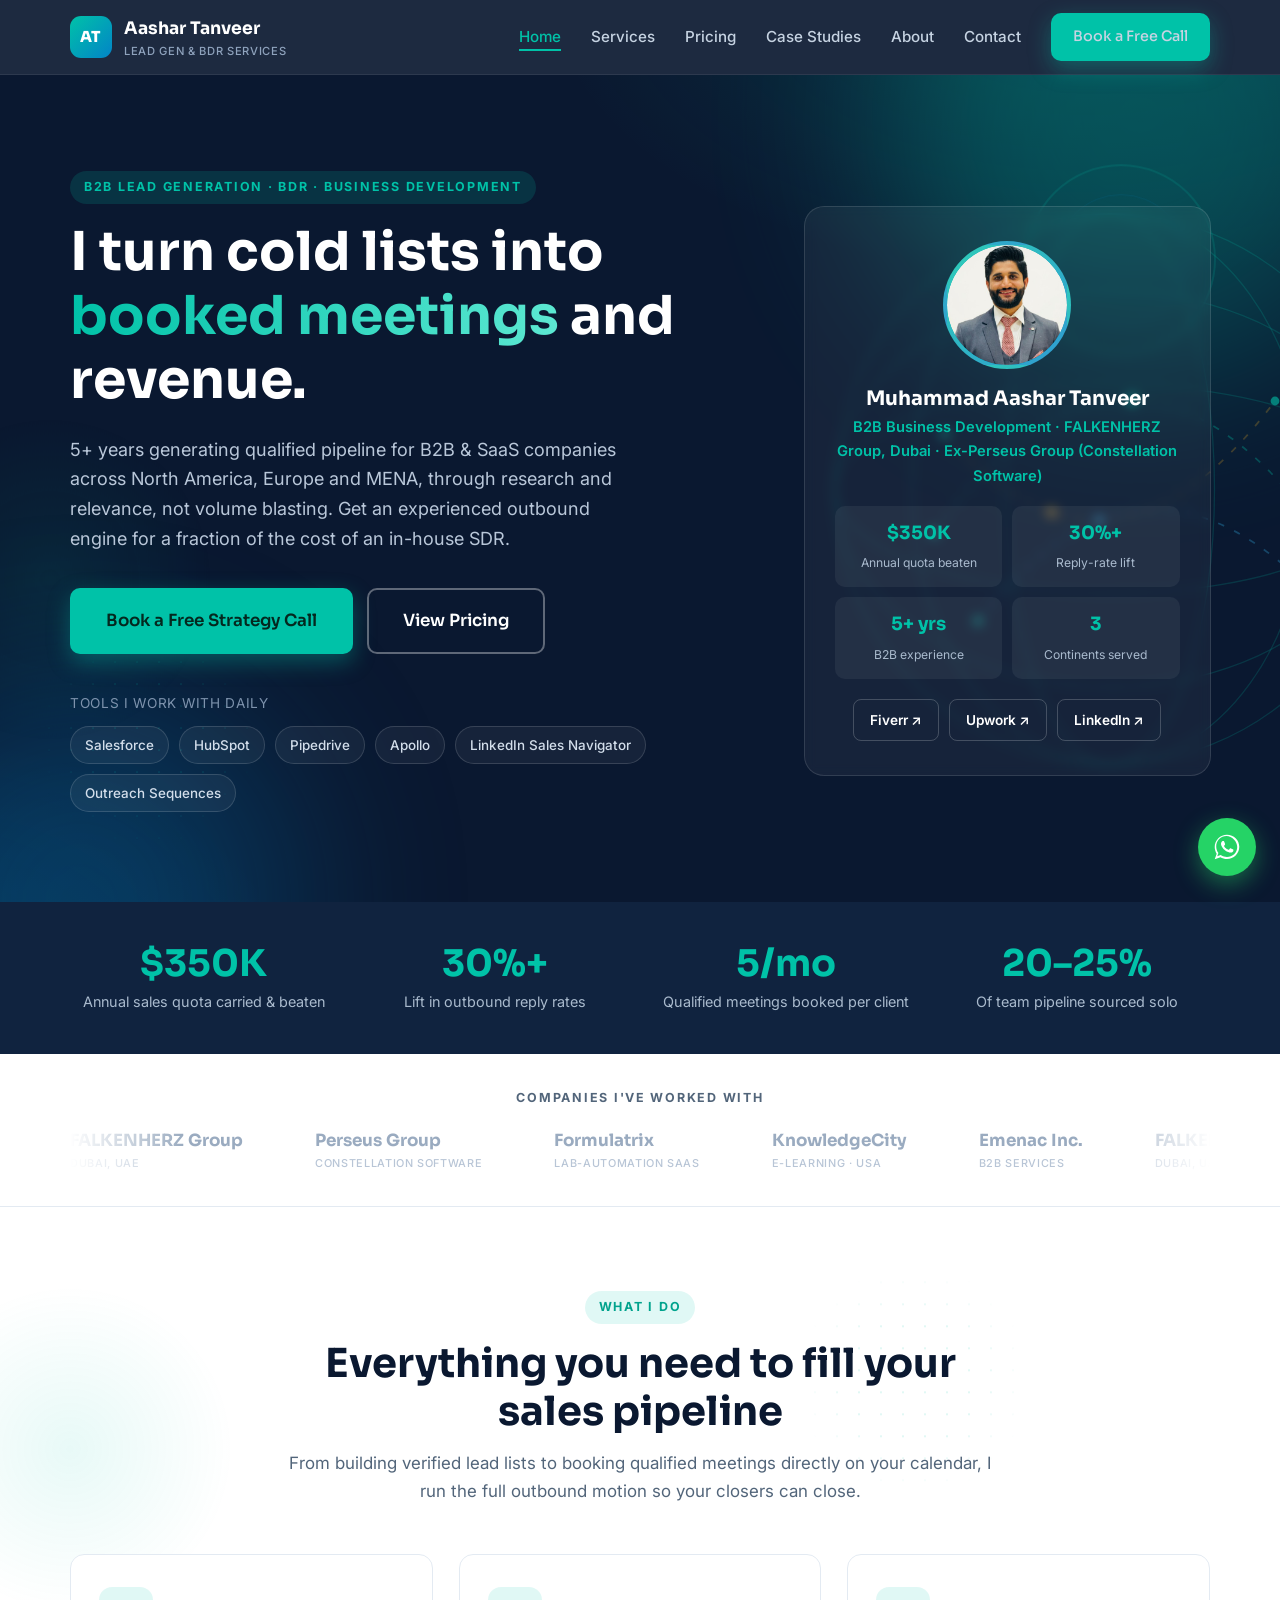
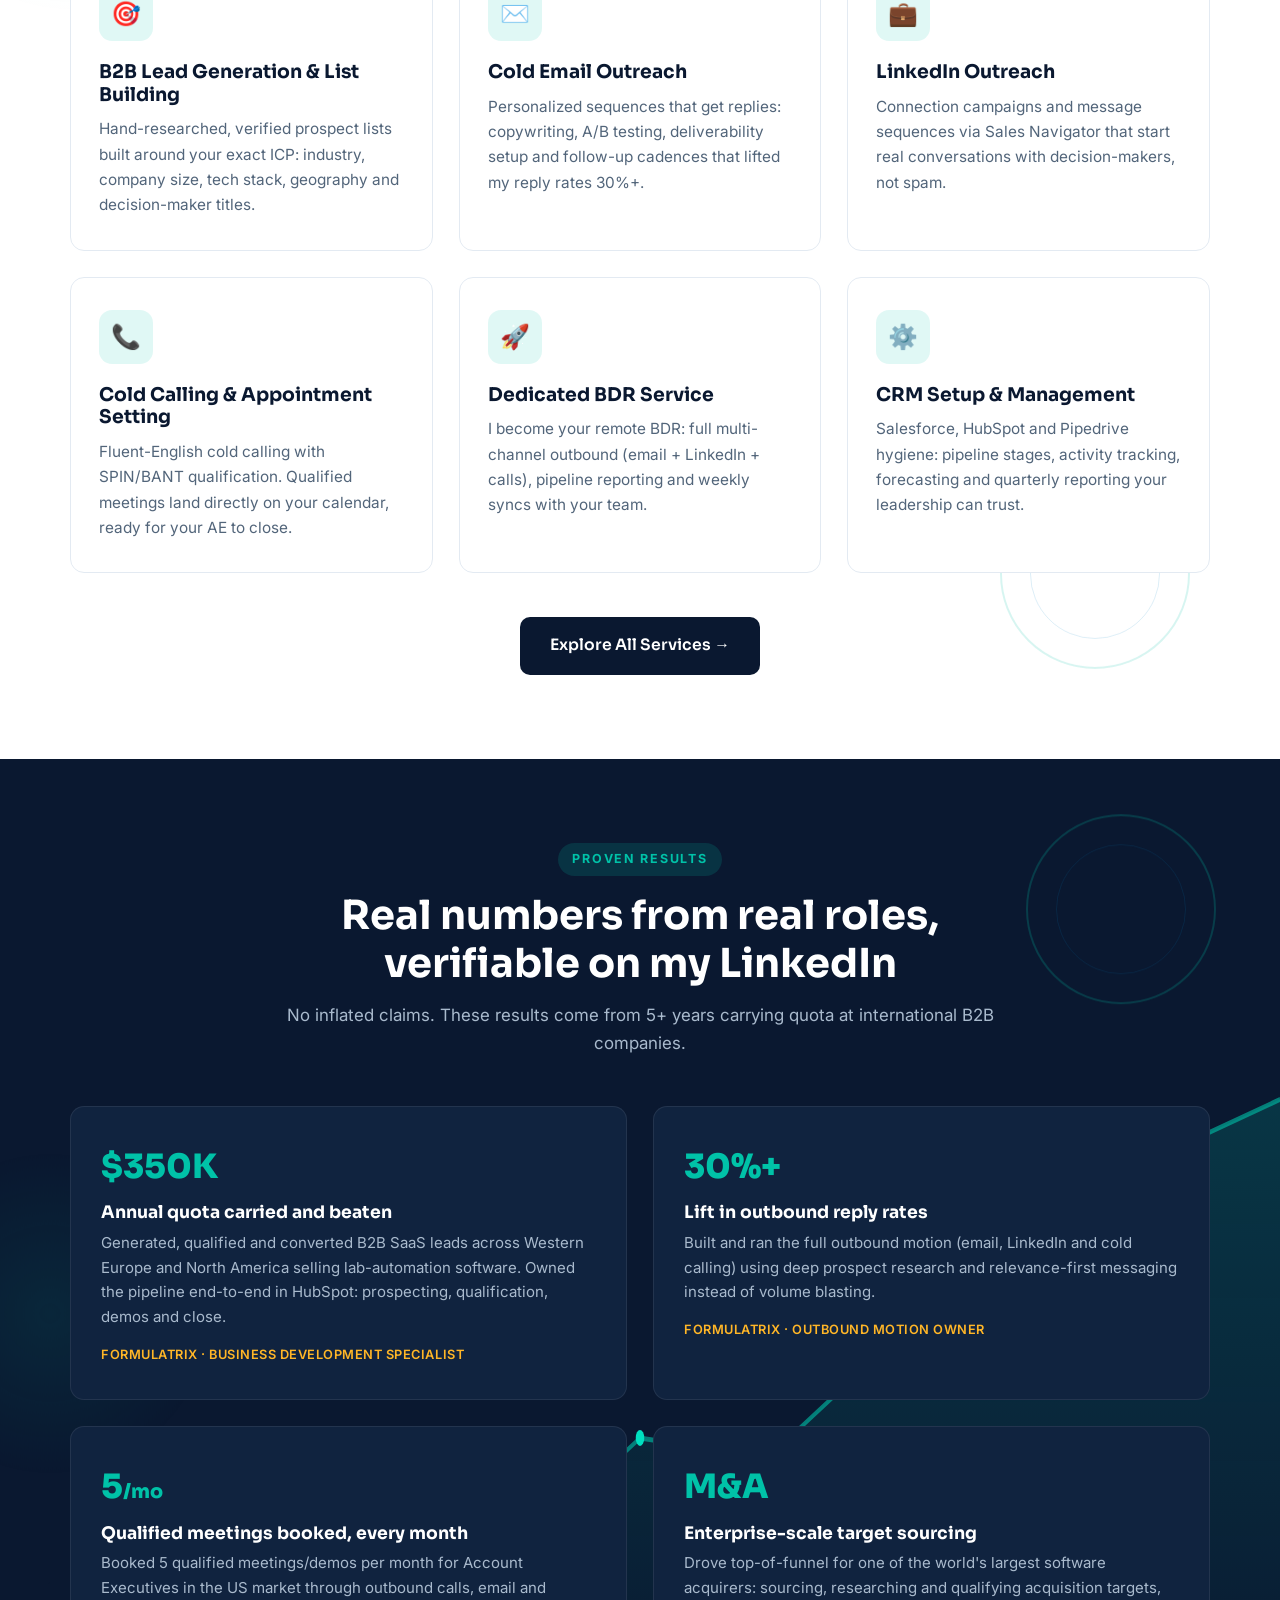
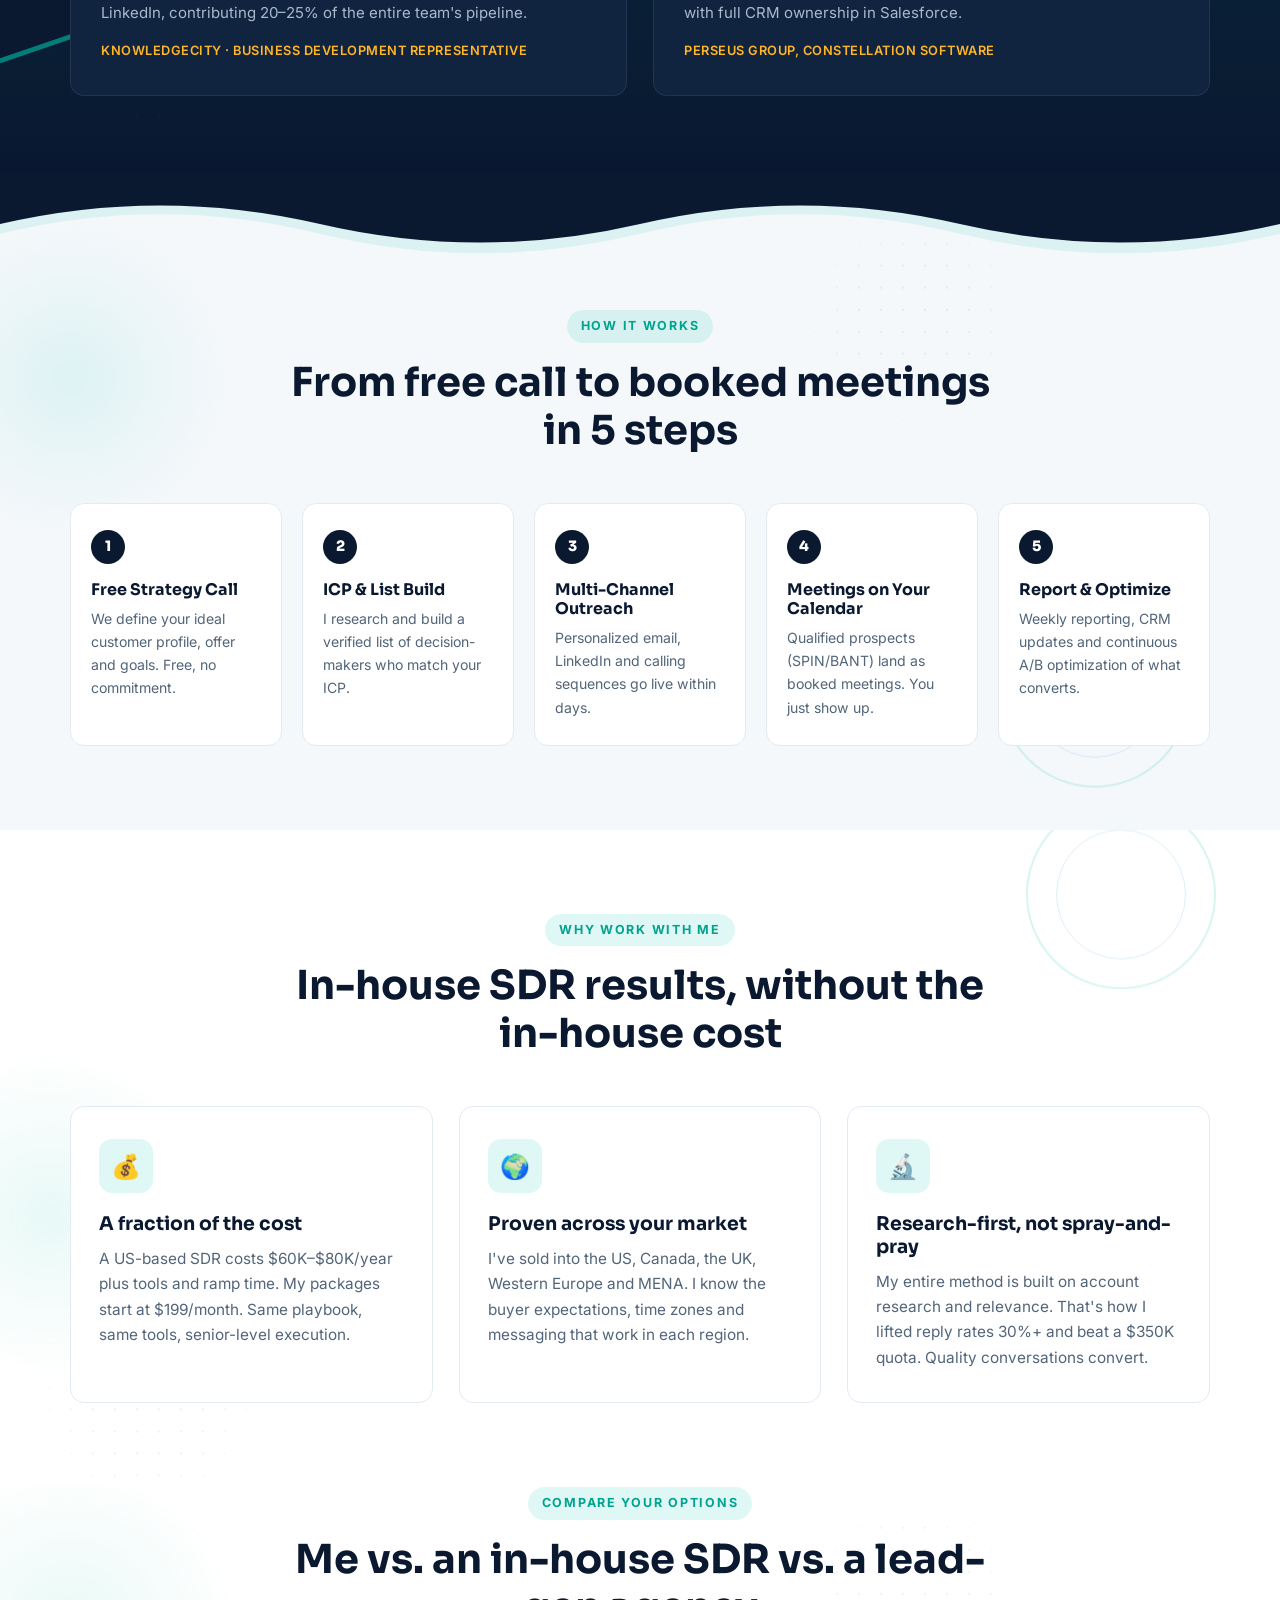
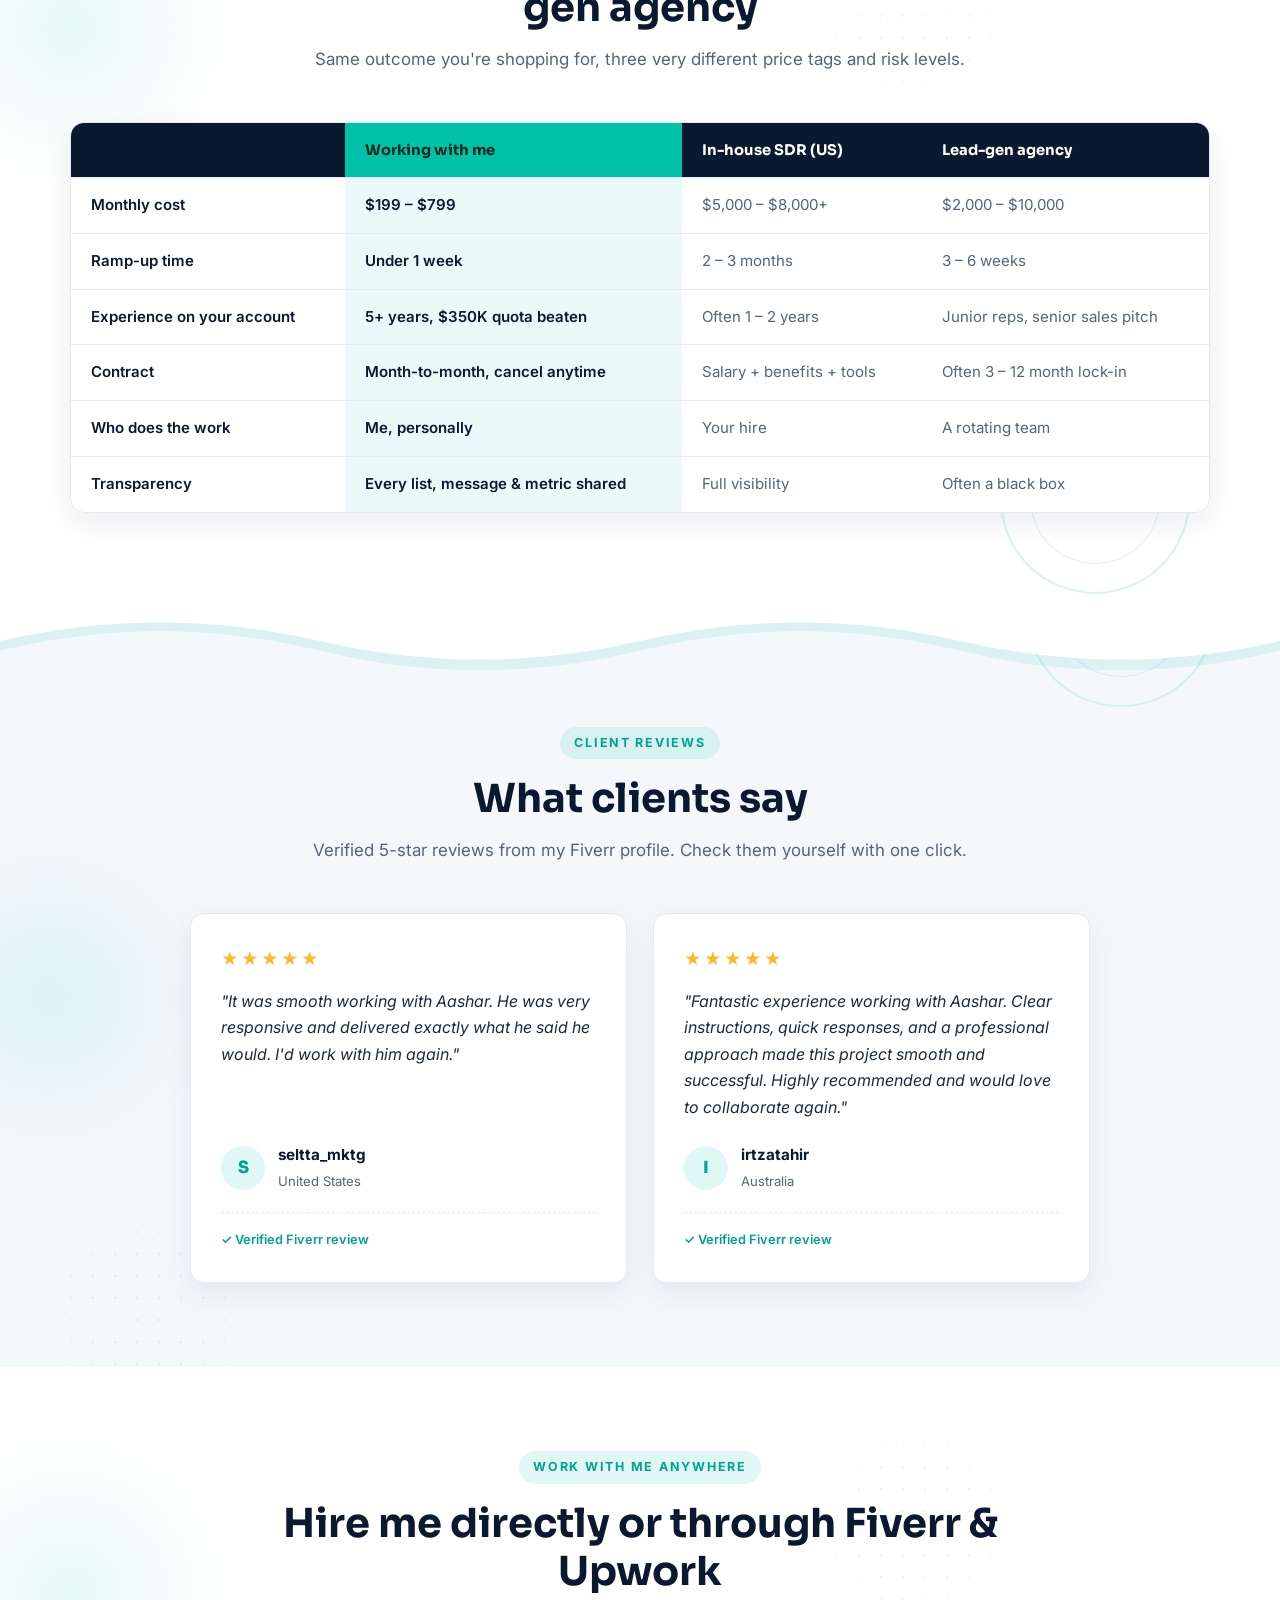
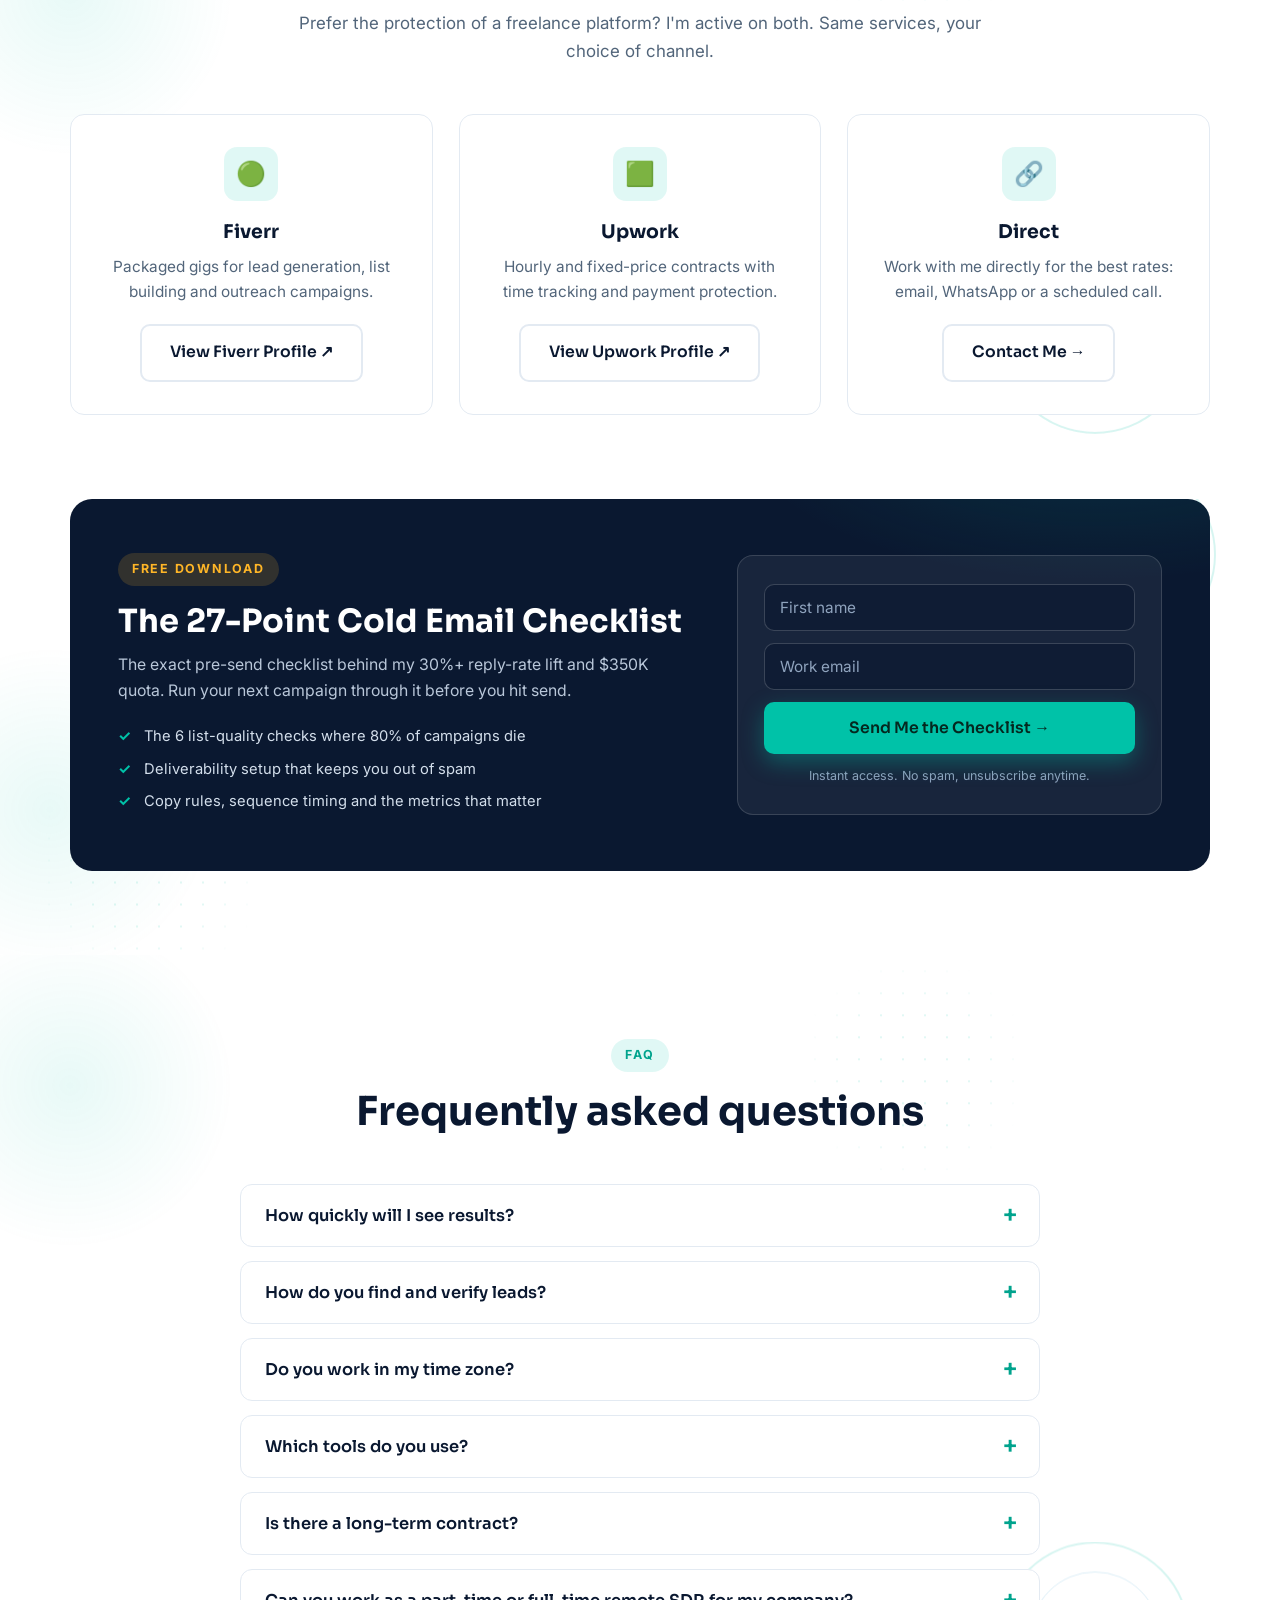
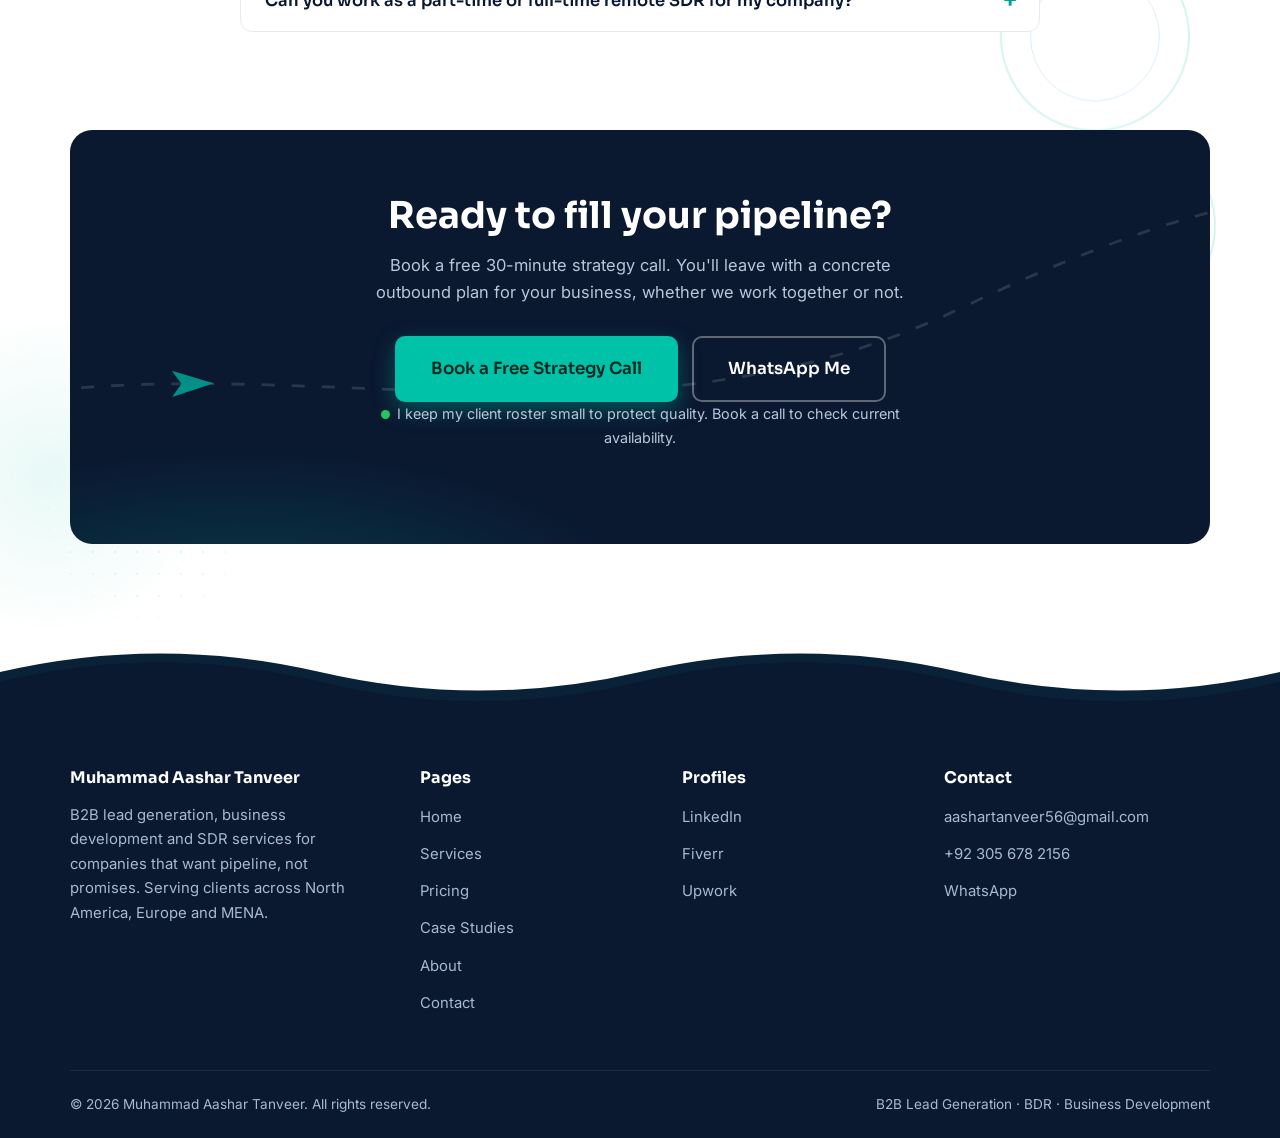
==== commit 0b42ab60: "Update experience: add FALKENHERZ Group (Dubai) role, close out Perseus Group Co-Authored-By: Claude" ====
--- a/index.html
+++ b/index.html
@@ -171,7 +171,7 @@
       <div class="hero-card">
         <div class="avatar" id="avatar"><img src="images/profile.jpg" alt="Muhammad Aashar Tanveer, B2B Lead Generation and BDR Specialist"></div>
         <h3>Muhammad Aashar Tanveer</h3>
-        <p class="role">B2B Business Development · Ex-Formulatrix · Perseus Group (Constellation Software)</p>
+        <p class="role">B2B Business Development · FALKENHERZ Group, Dubai · Ex-Perseus Group (Constellation Software)</p>
         <div class="hero-card-stats">
           <div><strong data-count="350" data-prefix="$" data-suffix="K">$350K</strong><span>Annual quota beaten</span></div>
           <div><strong data-count="30" data-suffix="%+">30%+</strong><span>Reply-rate lift</span></div>
@@ -204,12 +204,14 @@
       <div class="marquee">
         <div class="marquee-track">
           <div class="logo-row">
+            <span>FALKENHERZ Group<small>Dubai, UAE</small></span>
             <span>Perseus Group<small>Constellation Software</small></span>
             <span>Formulatrix<small>Lab-Automation SaaS</small></span>
             <span>KnowledgeCity<small>E-Learning · USA</small></span>
             <span>Emenac Inc.<small>B2B Services</small></span>
           </div>
           <div class="logo-row" aria-hidden="true">
+            <span>FALKENHERZ Group<small>Dubai, UAE</small></span>
             <span>Perseus Group<small>Constellation Software</small></span>
             <span>Formulatrix<small>Lab-Automation SaaS</small></span>
             <span>KnowledgeCity<small>E-Learning · USA</small></span>
@@ -309,7 +311,7 @@
         <div class="result-card reveal">
           <div class="metric">M&amp;A</div>
           <h3>Enterprise-scale target sourcing</h3>
-          <p>Currently driving top-of-funnel for one of the world's largest software acquirers: sourcing, researching and qualifying acquisition targets, with full CRM ownership in Salesforce.</p>
+          <p>Drove top-of-funnel for one of the world's largest software acquirers: sourcing, researching and qualifying acquisition targets, with full CRM ownership in Salesforce.</p>
           <span class="where">PERSEUS GROUP, CONSTELLATION SOFTWARE</span>
         </div>
       </div>
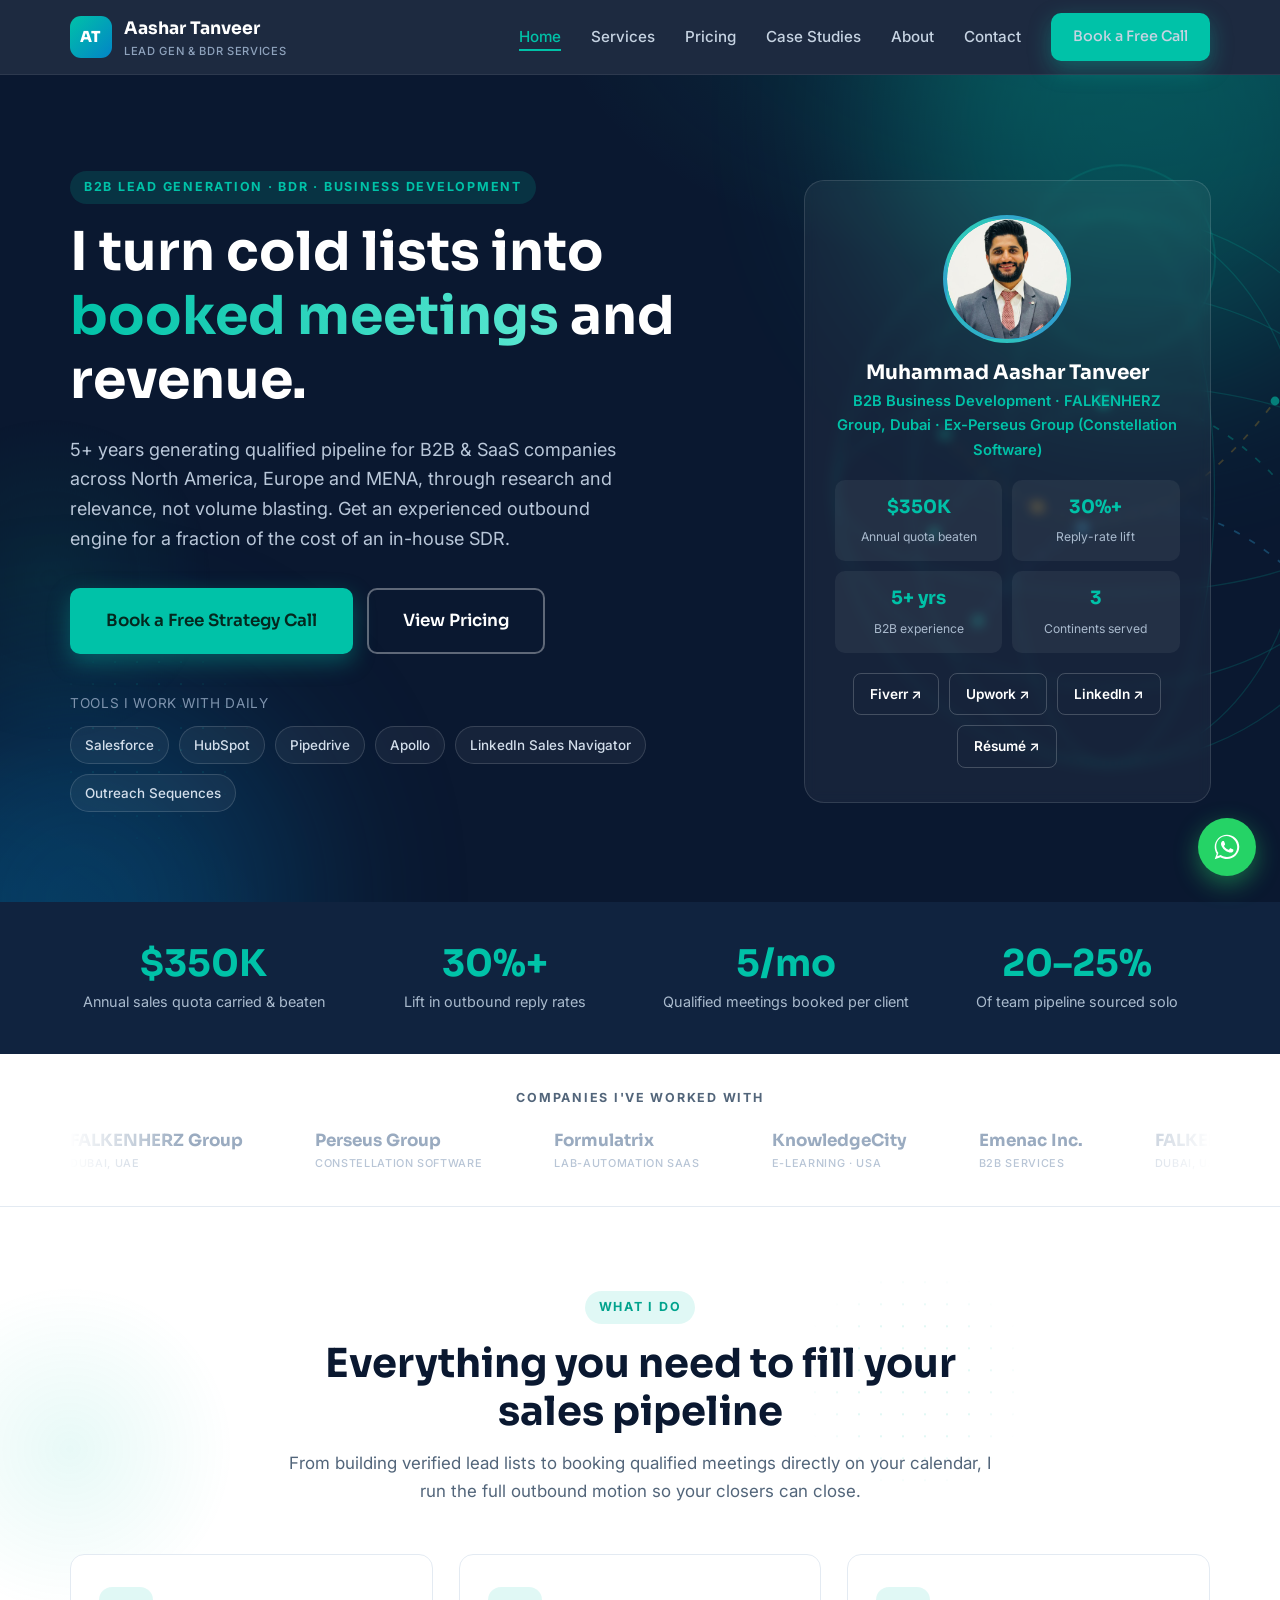
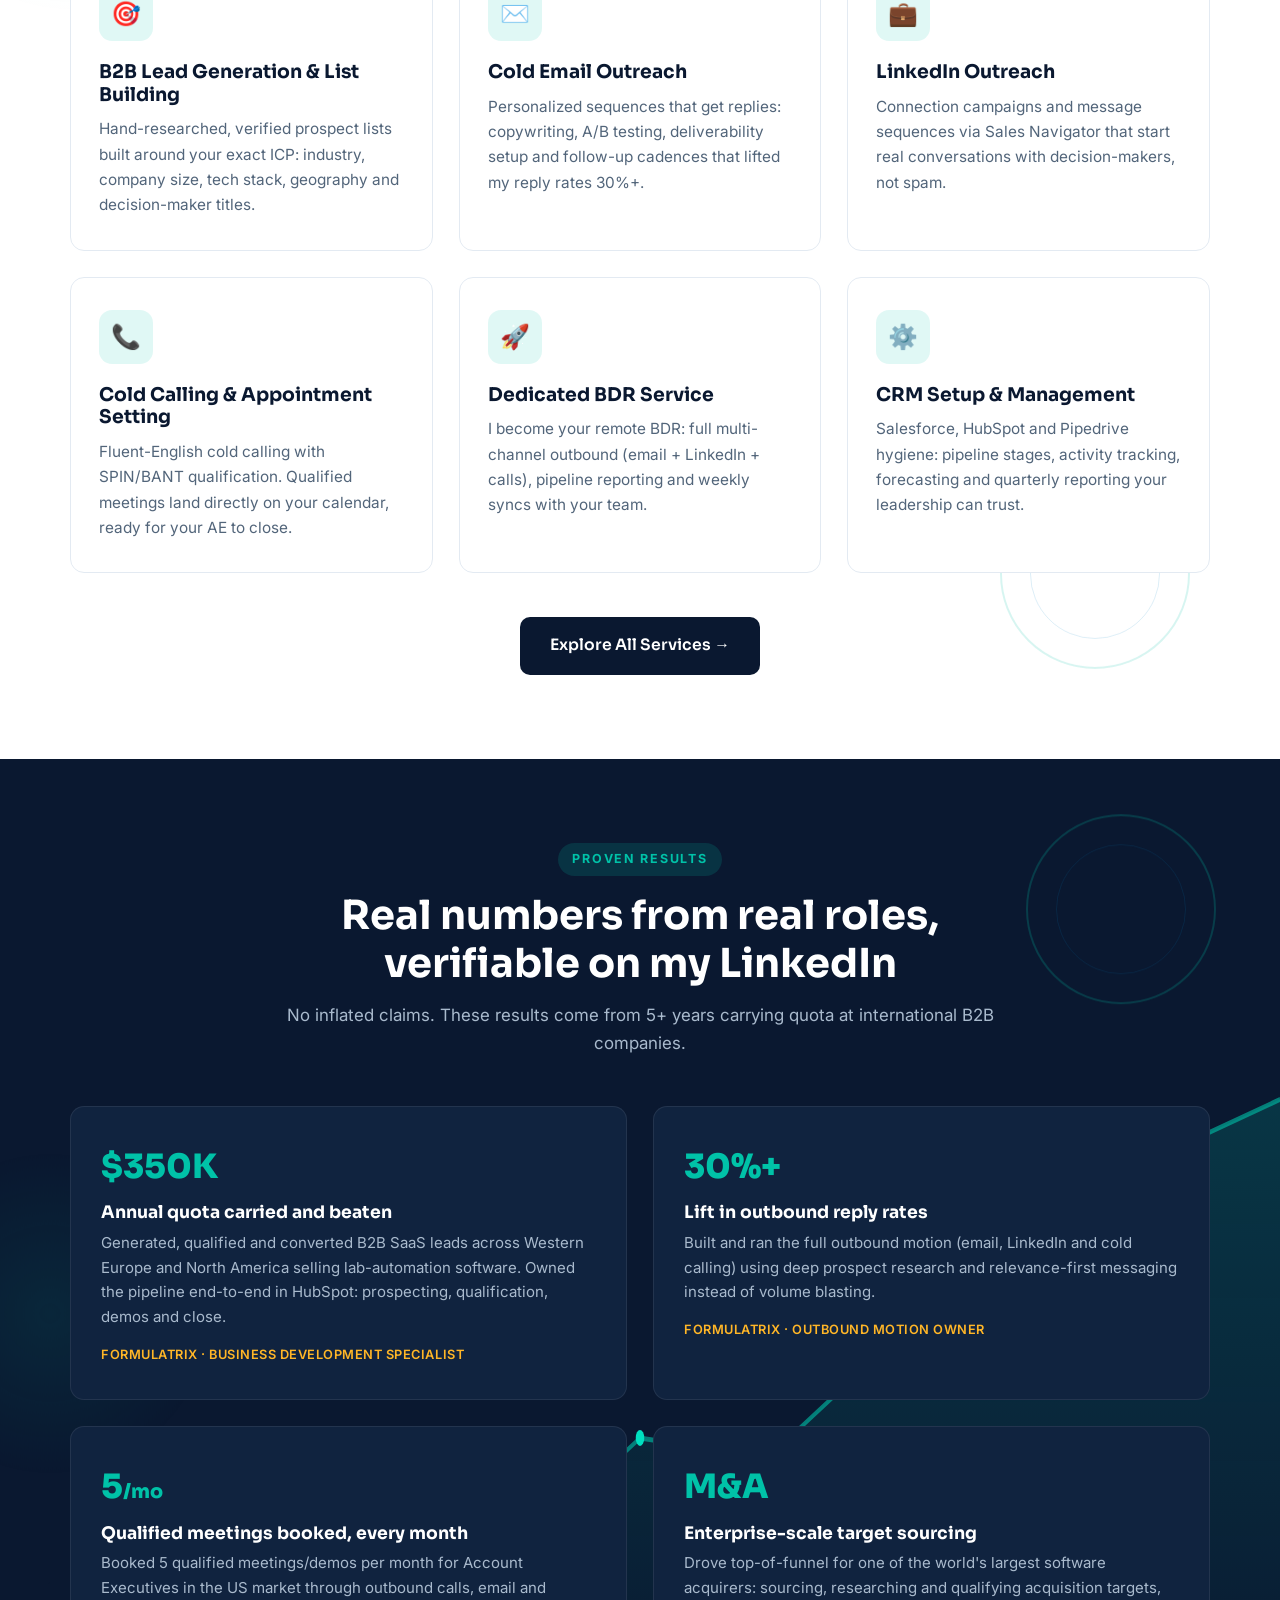
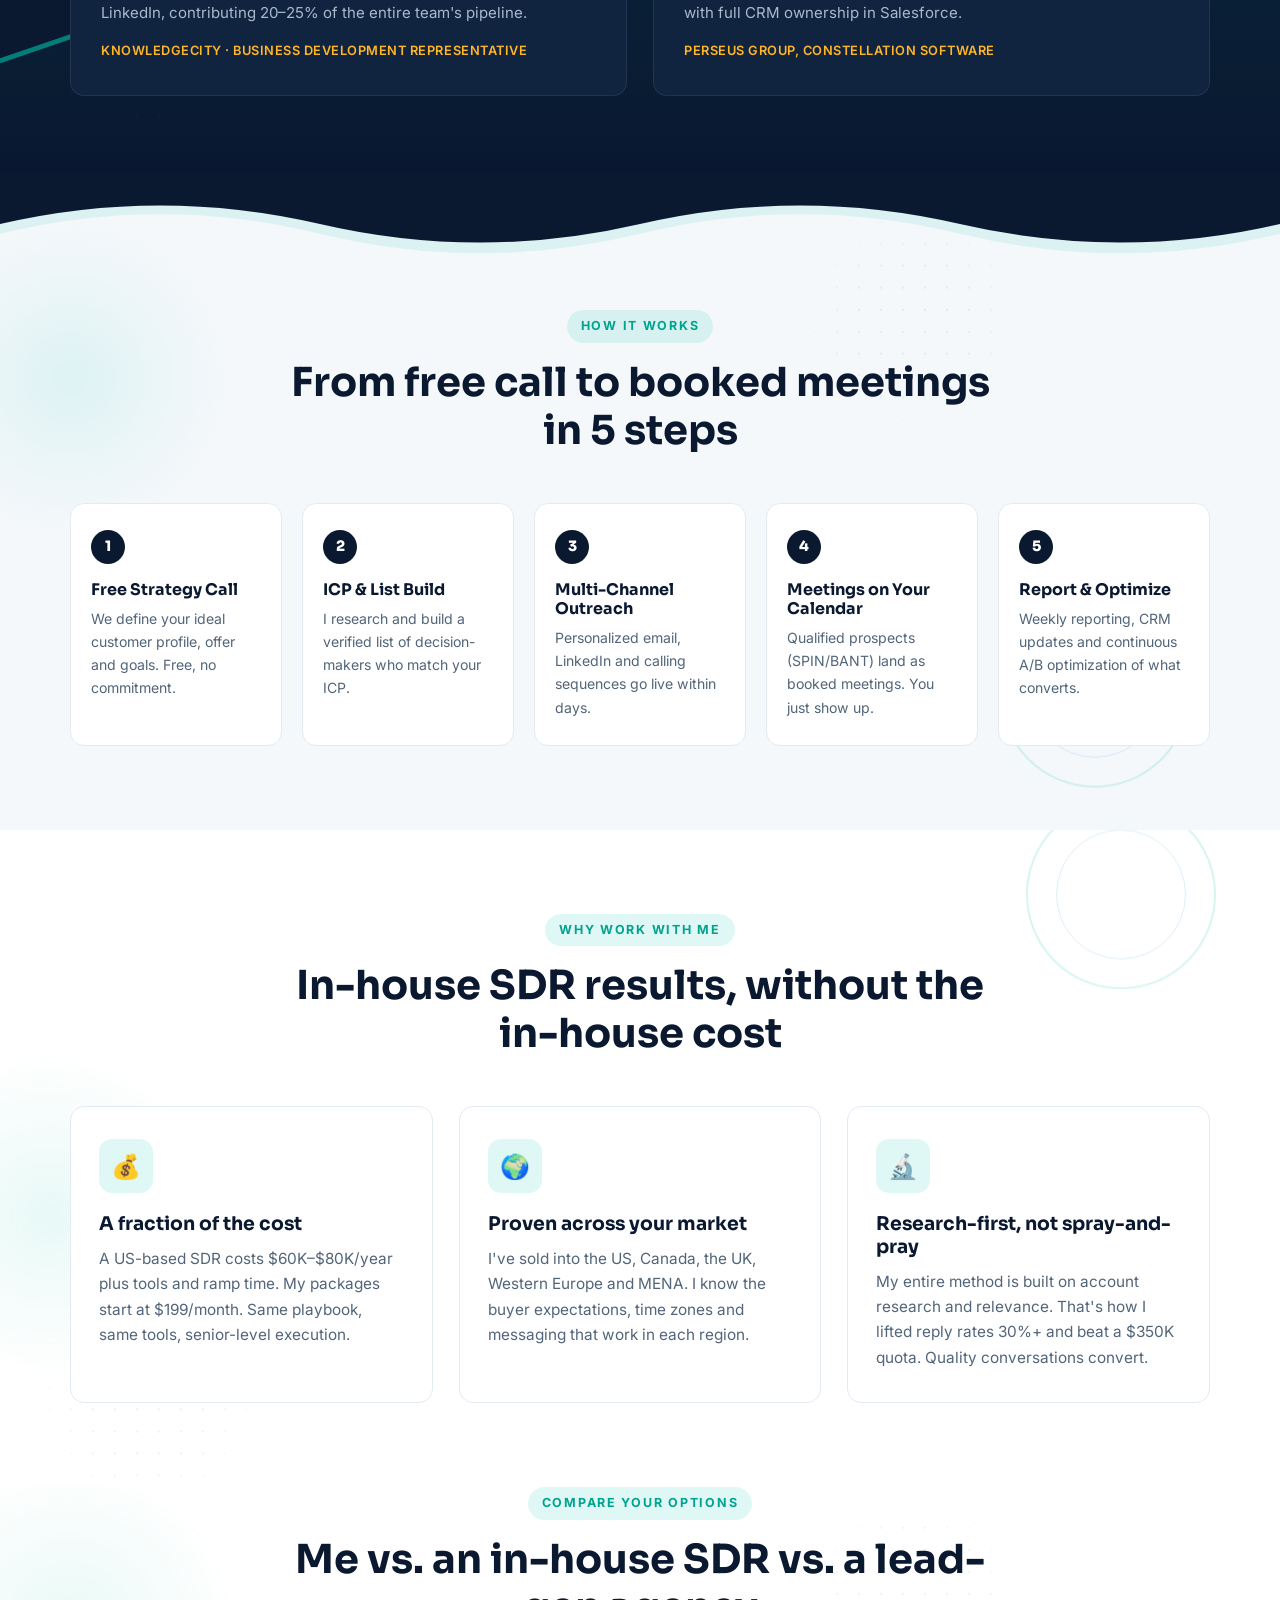
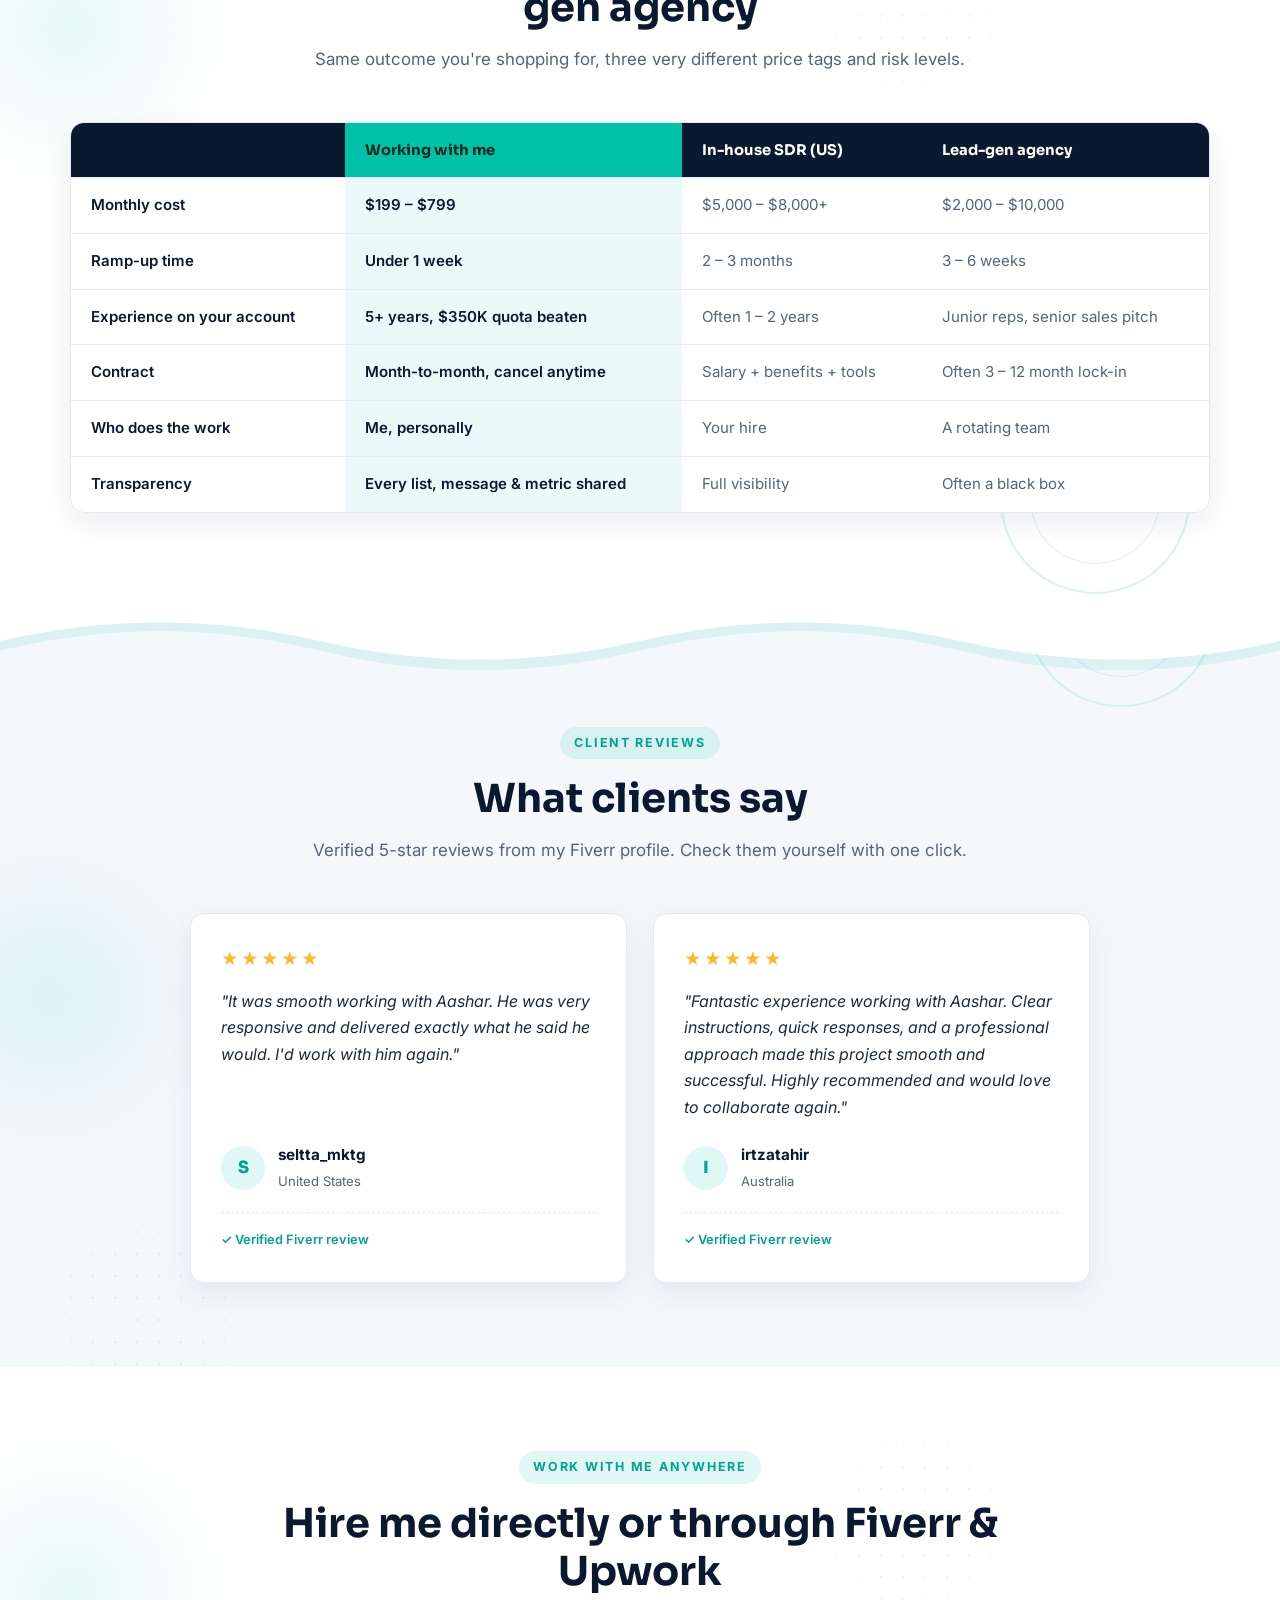
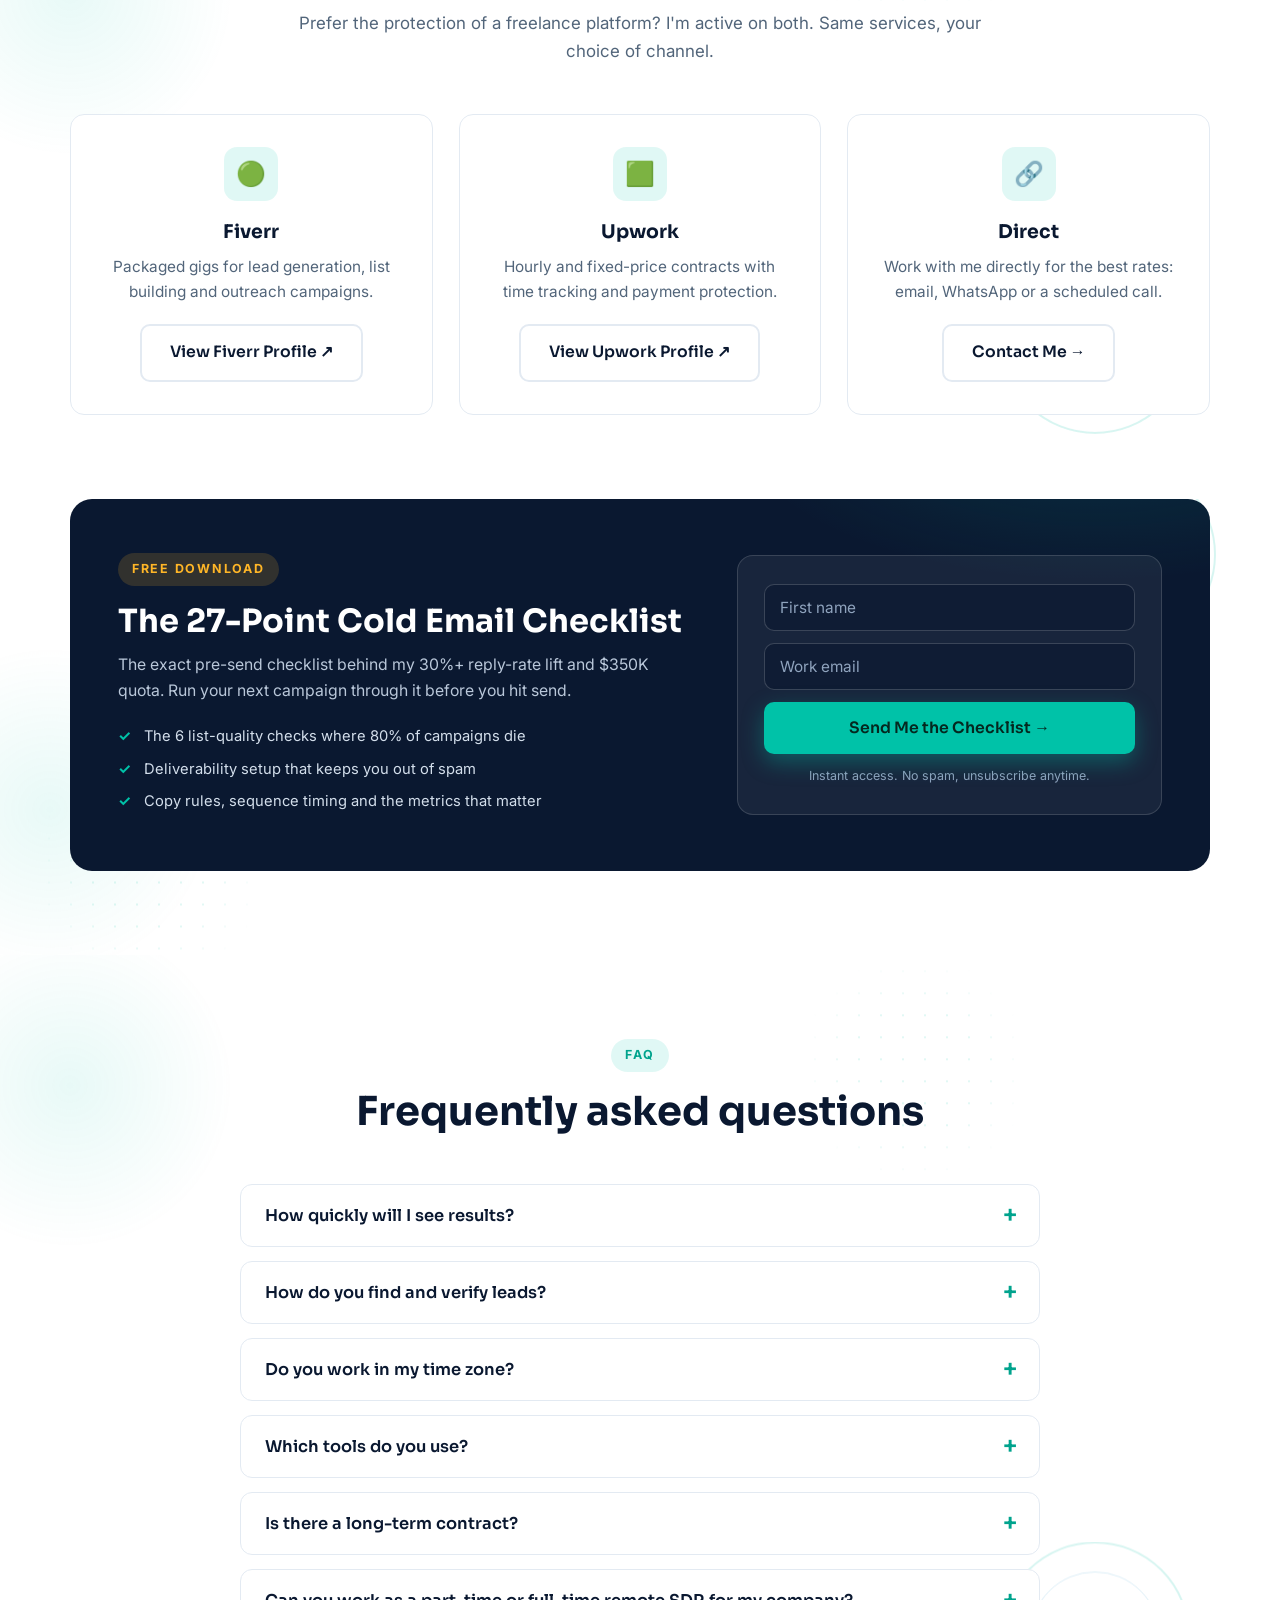
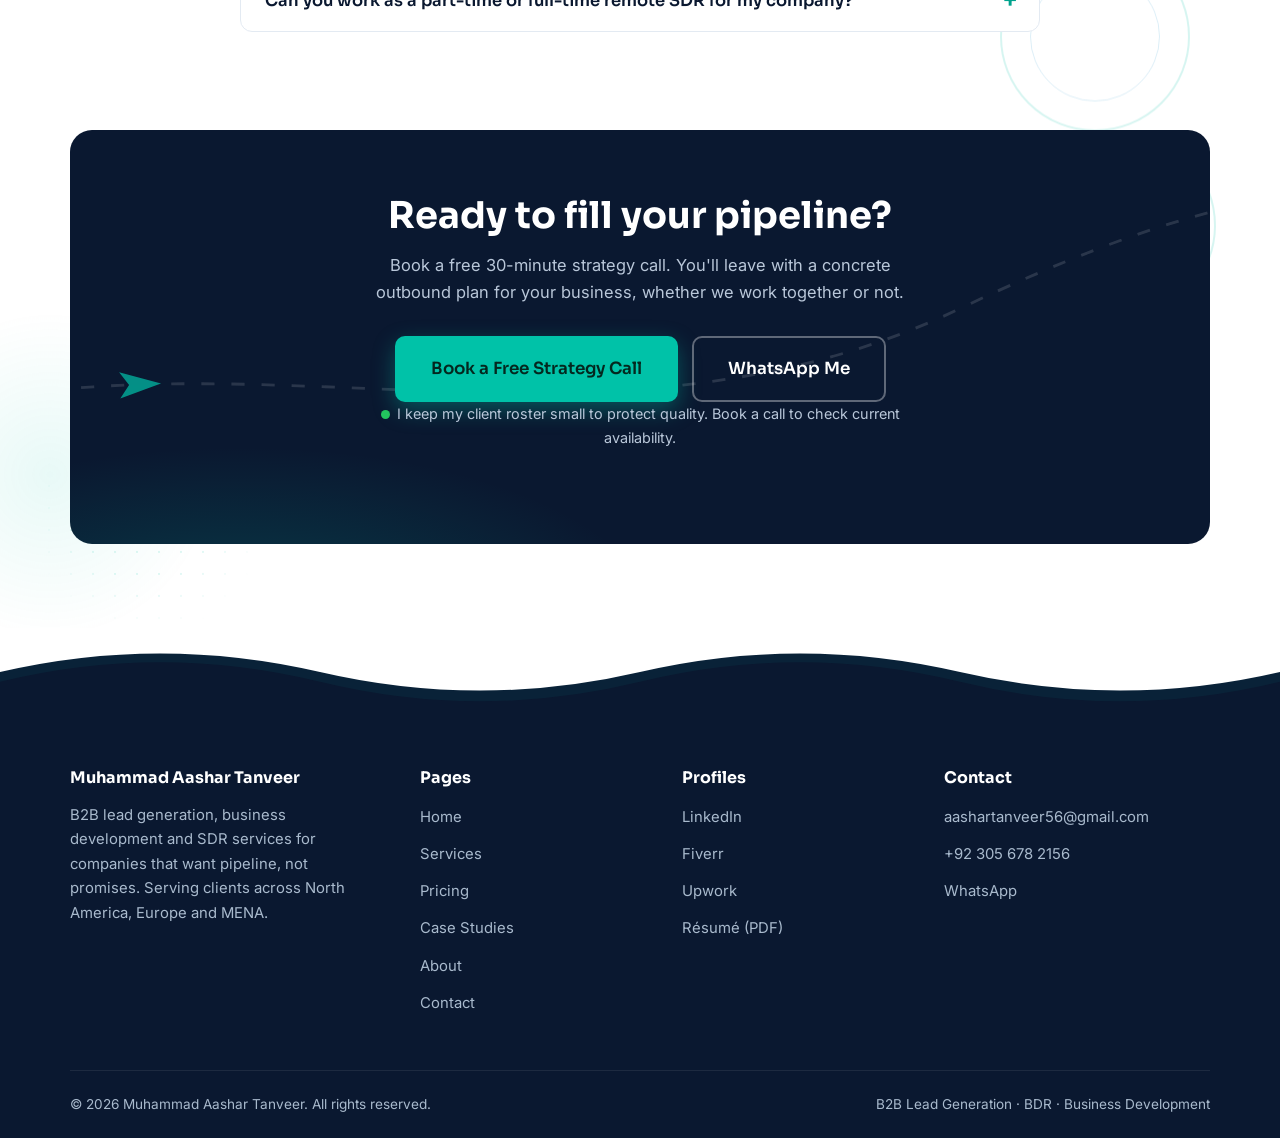
==== commit 6e9c9561: "Add downloadable resume PDF with resume card on About page Co-Authored-By: Claude Opus 4.8 <noreply@" ====
--- a/index.html
+++ b/index.html
@@ -182,6 +182,7 @@
           <a href="https://www.fiverr.com/s/8z1GmG4" target="_blank" rel="noopener">Fiverr ↗</a>
           <a href="https://www.upwork.com/freelancers/~010ec83e0015509658" target="_blank" rel="noopener">Upwork ↗</a>
           <a href="https://www.linkedin.com/in/aashartanveer" target="_blank" rel="noopener">LinkedIn ↗</a>
+          <a href="Aashar-Tanveer-Resume.pdf" target="_blank" rel="noopener">Résumé ↗</a>
         </div>
       </div>
     </div>
@@ -586,6 +587,7 @@
           <li><a href="https://www.linkedin.com/in/aashartanveer" target="_blank" rel="noopener">LinkedIn</a></li>
           <li><a href="https://www.fiverr.com/s/8z1GmG4" target="_blank" rel="noopener">Fiverr</a></li>
           <li><a href="https://www.upwork.com/freelancers/~010ec83e0015509658" target="_blank" rel="noopener">Upwork</a></li>
+          <li><a href="Aashar-Tanveer-Resume.pdf" target="_blank" rel="noopener">Résumé (PDF)</a></li>
         </ul>
       </div>
       <div>
--- a/css/style.css
+++ b/css/style.css
@@ -667,6 +667,41 @@
   .page-hero h1, .page-hero p { color: #000; animation: none; }
   .check-list li { break-inside: avoid; }
   section { padding: 10px 0; }
+}
+
+/* ---------- Resume band ---------- */
+.resume-band {
+  background:
+    radial-gradient(600px 240px at 85% -30%, rgba(0, 194, 168, 0.16), transparent 60%),
+    var(--navy);
+  border-radius: 20px;
+  padding: 40px 44px;
+  display: flex;
+  align-items: center;
+  gap: 30px;
+  color: var(--white);
+  box-shadow: var(--shadow-lg);
+}
+.resume-icon {
+  width: 72px;
+  height: 72px;
+  flex-shrink: 0;
+  border-radius: 16px;
+  background: rgba(0, 194, 168, 0.14);
+  border: 1px solid rgba(0, 194, 168, 0.3);
+  display: grid;
+  place-items: center;
+}
+.resume-icon svg { width: 36px; height: 36px; }
+.resume-band .rb-text { flex-grow: 1; }
+.resume-band h3 { color: var(--white); font-size: 1.3rem; margin-bottom: 6px; }
+.resume-band p { color: #b9c7d9; font-size: 0.97rem; margin: 0; }
+.resume-band .rb-actions { display: flex; gap: 12px; flex-shrink: 0; flex-wrap: wrap; }
+
+@media (max-width: 720px) {
+  .resume-band { flex-direction: column; text-align: center; padding: 34px 24px; }
+  .resume-band .rb-actions { justify-content: center; width: 100%; }
+  .resume-band .rb-actions .btn { flex: 1; justify-content: center; }
 }
 
 /* ---------- Timeline (about) ---------- */
